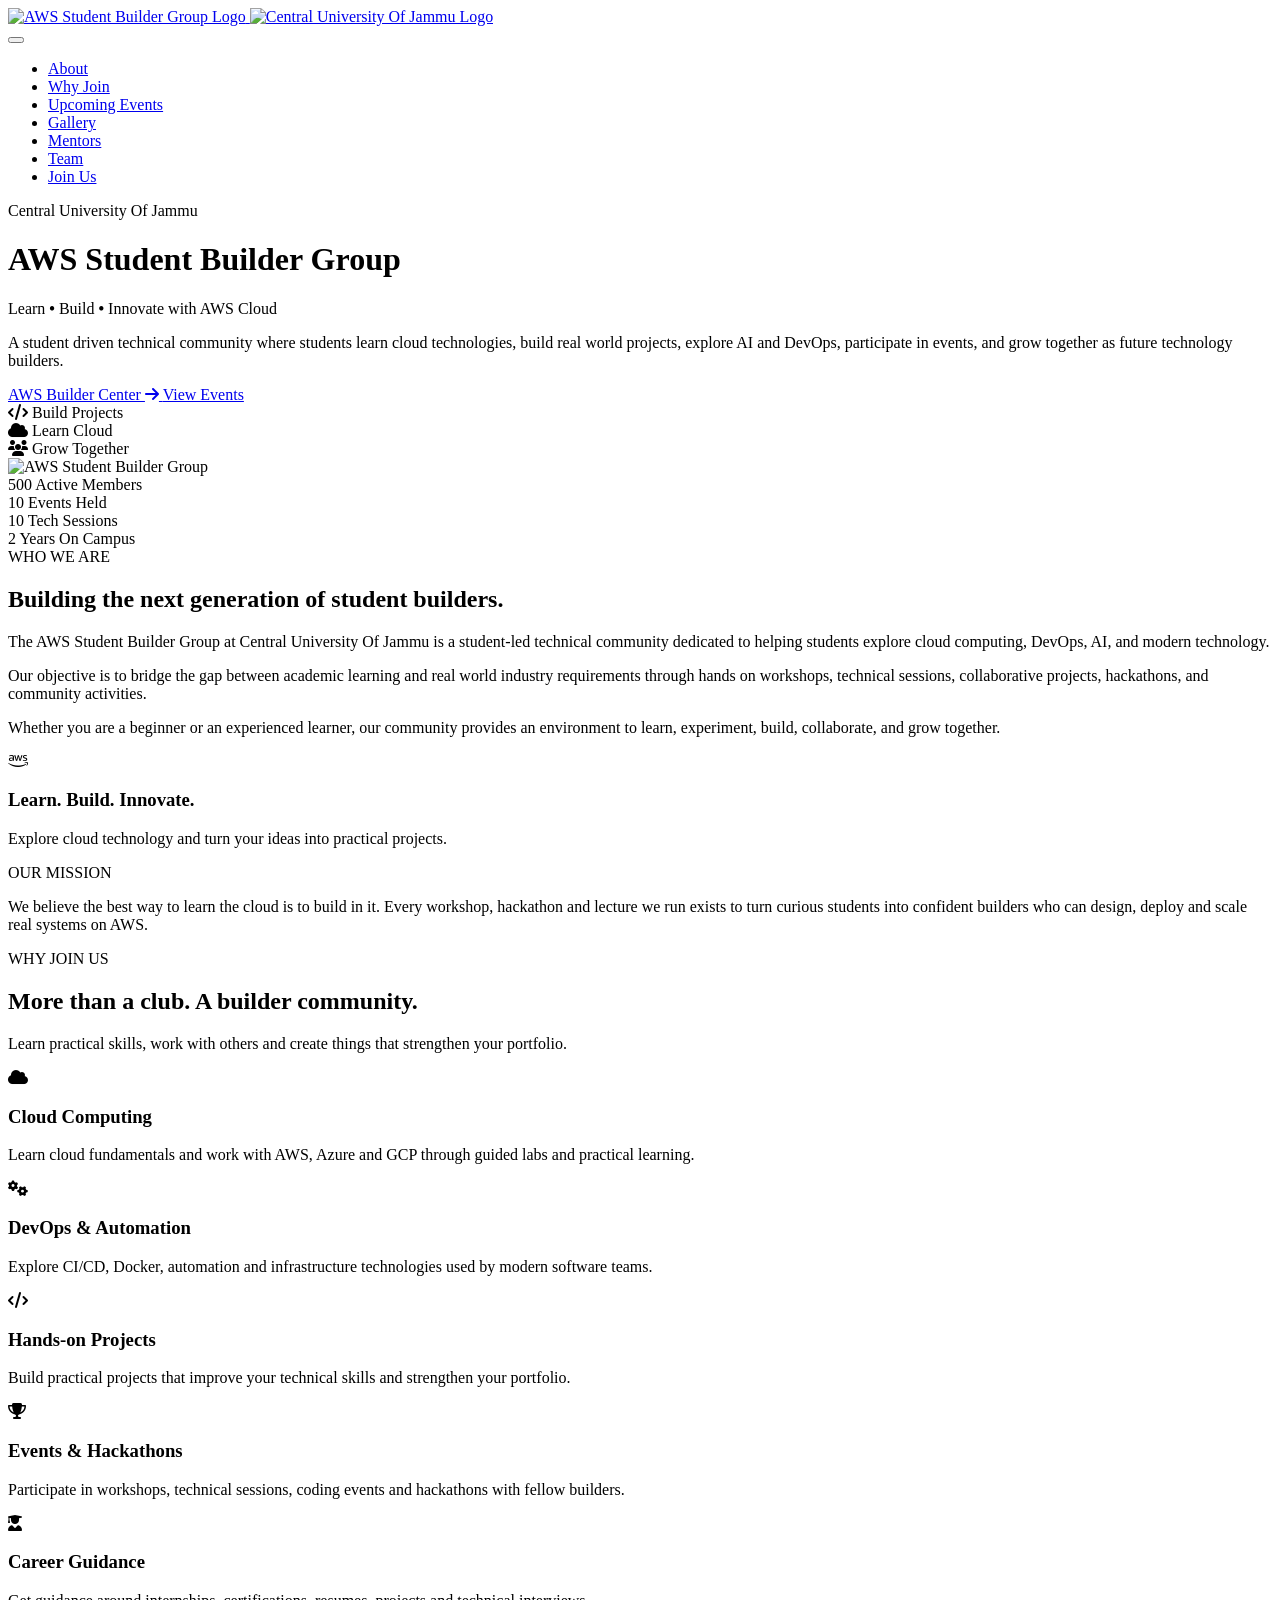
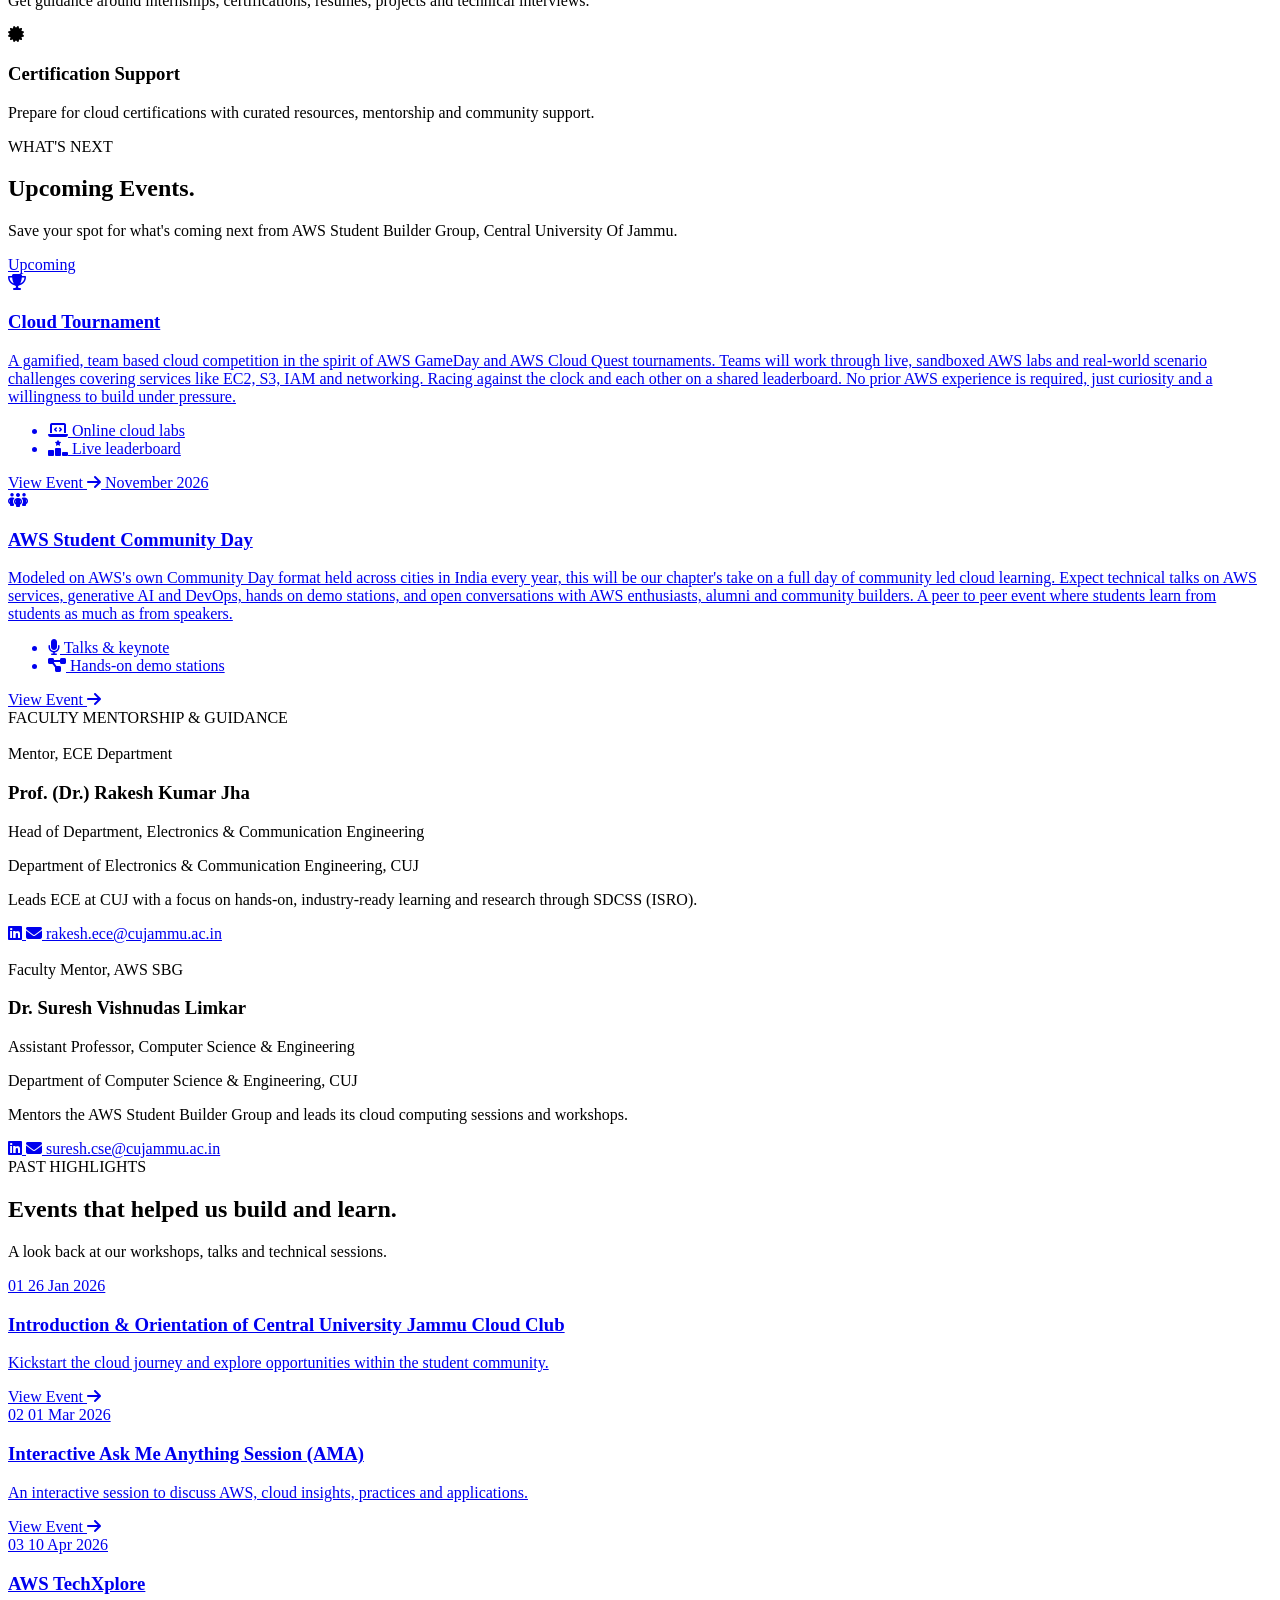
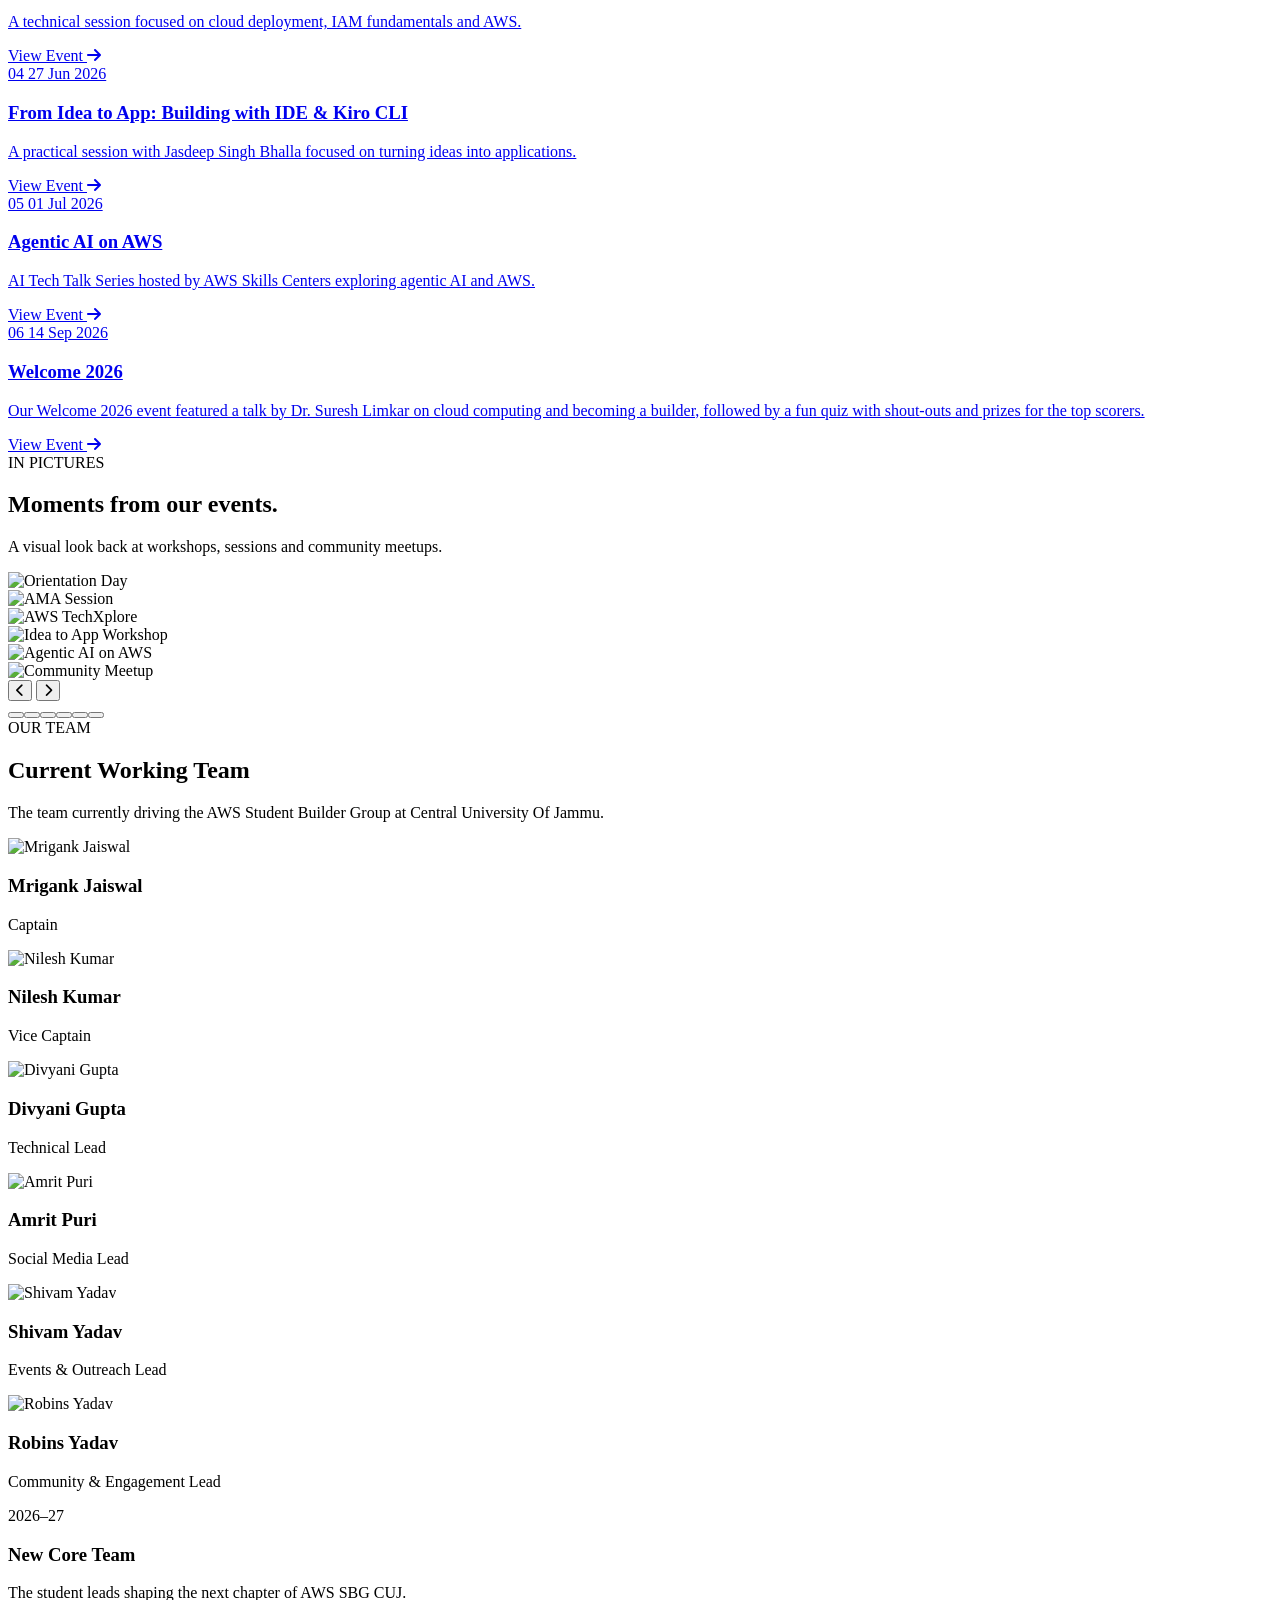
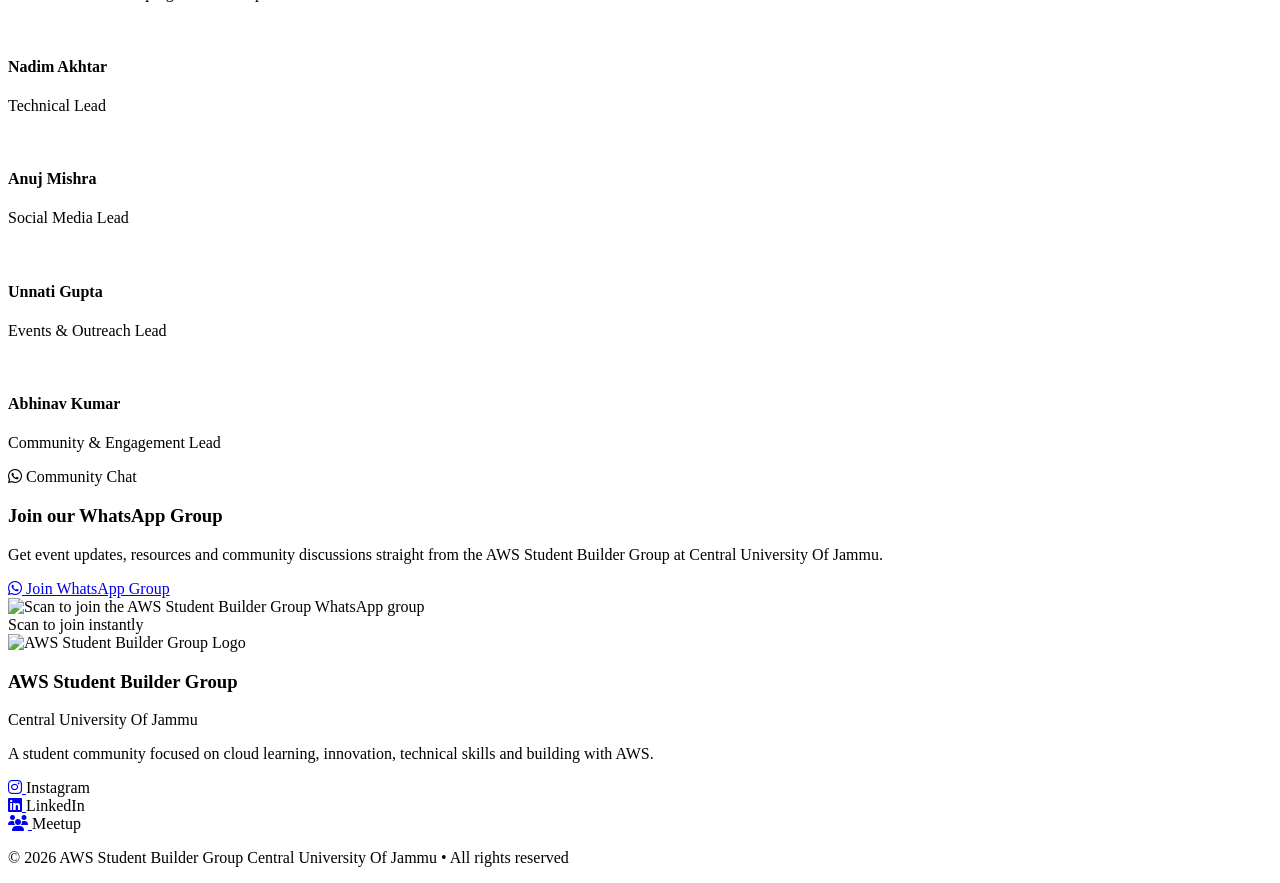
==== index.html @ 8587711b "update Welcome2026 event" ====
<!doctype html>
<html lang="en">
  <head>
    <meta charset="UTF-8" />

    <meta name="viewport" content="width=device-width, initial-scale=1.0" />

    <title>AWS Student Builder Group | Central University Of Jammu</title>

    <!-- Google Font -->

    <link rel="preconnect" href="https://fonts.googleapis.com" />

    <link rel="preconnect" href="https://fonts.gstatic.com" crossorigin />

    <link
      href="https://fonts.googleapis.com/css2?family=Inter:wght@400;500;600;700;800&display=swap"
      rel="stylesheet"
    />

    <!-- Font Awesome -->

    <link
      rel="stylesheet"
      href="https://cdnjs.cloudflare.com/ajax/libs/font-awesome/6.5.1/css/all.min.css"
    />

    <!-- CSS -->

    <link rel="stylesheet" href="style.css" />
  </head>

  <body>
    <!-- Navbar -->

    <nav class="navbar">
      <div class="nav-container">
        <a href="#" class="brand">
          <div class="logo-wrapper">
            <img
              src="assets/cloudclublogo.png"
              alt="AWS Student Builder Group Logo"
              class="nav-logo"
            />

            <img
              src="assets/cujlogo.png"
              alt="Central University Of Jammu Logo"
              class="nav-logo"
            />
          </div>
        </a>

        <!-- Hamburger -->

        <button
          class="hamburger"
          id="hamburger"
          aria-label="Open navigation menu"
          type="button"
        >
          <span></span>
          <span></span>
          <span></span>
        </button>

        <!-- Navigation -->

        <ul class="nav-links" id="navLinks">
          <li>
            <a href="#about">About</a>
          </li>

          <li>
            <a href="#why-join">Why Join</a>
          </li>

          <li>
            <a href="#upcoming-events">Upcoming Events</a>
          </li>

          <li>
            <a href="#gallery">Gallery</a>
          </li>

          <li>
            <a href="#mentors">Mentors</a>
          </li>

          <li>
            <a href="#members">Team</a>
          </li>

          <li>
            <a
              href="https://www.meetup.com/aws-sbg-at-central-university-of-jammu/?utm_medium"
              class="nav-btn"
              target="_blank"
              rel="noopener noreferrer"
            >
              Join Us
            </a>
          </li>
        </ul>
      </div>
    </nav>

    <!-- Hero Section -->

    <header class="hero">
      <div class="hero-background">
        <div class="hero-orb orb-one"></div>
        <div class="hero-orb orb-two"></div>

        <div class="hero-grid"></div>
      </div>

      <div class="hero-container">
        <!-- Left Side -->

        <div class="hero-content">
          <p class="hero-university">Central University Of Jammu</p>

          <h1>
            AWS Student
            <span>Builder Group</span>
          </h1>

          <p class="hero-subtitle">
            Learn
            <b>•</b>
            Build
            <b>•</b>
            Innovate with AWS Cloud
          </p>

          <p class="hero-description">
            A student driven technical community where students learn cloud
            technologies, build real world projects, explore AI and DevOps,
            participate in events, and grow together as future technology
            builders.
          </p>

          <div class="hero-buttons">
            <a
              href="https://bit.ly/3S8YEXM"
              class="btn primary"
              target="_blank"
              rel="noopener noreferrer"
            >
              AWS Builder Center
              <i class="fa-solid fa-arrow-right"></i>
            </a>

            <a href="#upcoming-events" class="btn secondary"> View Events </a>
          </div>

          <div class="hero-mini-info">
            <div>
              <i class="fa-solid fa-code"></i>
              <span>Build Projects</span>
            </div>

            <div>
              <i class="fa-solid fa-cloud"></i>
              <span>Learn Cloud</span>
            </div>

            <div>
              <i class="fa-solid fa-users"></i>
              <span>Grow Together</span>
            </div>
          </div>
        </div>

        <!-- Right Side Logo -->

        <div class="hero-logo-area">
          <img
            src="assets/cloudclublogo.png"
            alt="AWS Student Builder Group"
            class="hero-logo"
          />
        </div>
      </div>
    </header>

    <!-- Stats Bar -->

    <section class="stats-section">
      <div class="section-container stats-container">
        <div class="stat-item">
          <span class="stat-number" data-target="500" data-suffix="+"> 0 </span>

          <span class="stat-label"> Active Members </span>
        </div>

        <div class="stat-divider"></div>

        <div class="stat-item">
          <span class="stat-number" data-target="10" data-suffix="+"> 0 </span>

          <span class="stat-label"> Events Held </span>
        </div>

        <div class="stat-divider"></div>

        <div class="stat-item">
          <span class="stat-number" data-target="10" data-suffix="+"> 0 </span>

          <span class="stat-label"> Tech Sessions </span>
        </div>

        <div class="stat-divider"></div>

        <div class="stat-item">
          <span class="stat-number" data-target="2" data-suffix="+"> 0 </span>

          <span class="stat-label"> Years On Campus </span>
        </div>
      </div>
    </section>

    <!-- About Section -->

    <section id="about" class="section about-section">
      <div class="section-container">
        <div class="section-heading">
          <span class="section-label"> WHO WE ARE </span>

          <h2>
            Building the next generation
            <span>of student builders.</span>
          </h2>
        </div>

        <div class="about-grid">
          <div class="about-text">
            <p>
              The AWS Student Builder Group at Central University Of Jammu is a
              student-led technical community dedicated to helping students
              explore cloud computing, DevOps, AI, and modern technology.
            </p>

            <p>
              Our objective is to bridge the gap between academic learning and
              real world industry requirements through hands on workshops,
              technical sessions, collaborative projects, hackathons, and
              community activities.
            </p>

            <p>
              Whether you are a beginner or an experienced learner, our
              community provides an environment to learn, experiment, build,
              collaborate, and grow together.
            </p>
          </div>

          <div class="about-highlight">
            <div class="highlight-icon">
              <i class="fa-brands fa-aws"></i>
            </div>

            <h3>Learn. Build. Innovate.</h3>

            <p>
              Explore cloud technology and turn your ideas into practical
              projects.
            </p>
          </div>
        </div>
      </div>
    </section>

    <!-- Mission / Scroll Reveal Section -->

    <section id="mission" class="section mission-section">
      <div class="section-container">
        <span class="section-label"> OUR MISSION </span>

        <p class="reveal-text" data-reveal>
          We believe the best way to learn the cloud is to build in it. Every
          workshop, hackathon and lecture we run exists to turn curious students
          into confident builders who can design, deploy and scale real systems
          on AWS.
        </p>
      </div>
    </section>

    <!-- Why Join Section -->

    <section id="why-join" class="section light-section">
      <div class="section-container">
        <div class="section-heading centered">
          <span class="section-label"> WHY JOIN US </span>

          <h2>
            More than a club.
            <span>A builder community.</span>
          </h2>

          <p>
            Learn practical skills, work with others and create things that
            strengthen your portfolio.
          </p>
        </div>

        <div class="feature-grid">
          <div class="feature-card">
            <div class="feature-icon">
              <i class="fa-solid fa-cloud"></i>
            </div>

            <h3>Cloud Computing</h3>

            <p>
              Learn cloud fundamentals and work with AWS, Azure and GCP through
              guided labs and practical learning.
            </p>
          </div>

          <div class="feature-card">
            <div class="feature-icon">
              <i class="fa-solid fa-gears"></i>
            </div>

            <h3>DevOps & Automation</h3>

            <p>
              Explore CI/CD, Docker, automation and infrastructure technologies
              used by modern software teams.
            </p>
          </div>

          <div class="feature-card">
            <div class="feature-icon">
              <i class="fa-solid fa-code"></i>
            </div>

            <h3>Hands-on Projects</h3>

            <p>
              Build practical projects that improve your technical skills and
              strengthen your portfolio.
            </p>
          </div>

          <div class="feature-card">
            <div class="feature-icon">
              <i class="fa-solid fa-trophy"></i>
            </div>

            <h3>Events & Hackathons</h3>

            <p>
              Participate in workshops, technical sessions, coding events and
              hackathons with fellow builders.
            </p>
          </div>

          <div class="feature-card">
            <div class="feature-icon">
              <i class="fa-solid fa-user-graduate"></i>
            </div>

            <h3>Career Guidance</h3>

            <p>
              Get guidance around internships, certifications, resumes, projects
              and technical interviews.
            </p>
          </div>

          <div class="feature-card">
            <div class="feature-icon">
              <i class="fa-solid fa-certificate"></i>
            </div>

            <h3>Certification Support</h3>

            <p>
              Prepare for cloud certifications with curated resources,
              mentorship and community support.
            </p>
          </div>
        </div>
      </div>
    </section>

    <!-- Upcoming Events Section -->

    <section id="upcoming-events" class="section upcoming-section">
      <div class="section-container">
        <div class="section-heading centered">
          <span class="section-label"> WHAT'S NEXT </span>

          <h2>
            Upcoming
            <span>Events.</span>
          </h2>

          <p>
            Save your spot for what's coming next from AWS Student Builder
            Group, Central University Of Jammu.
          </p>
        </div>

        <div class="upcoming-grid">
          <!-- Upcoming Event 1 -->

          <a href="event.html?event=cloud-tournament" class="upcoming-card">
            <span class="upcoming-badge"> Upcoming </span>

            <div class="upcoming-icon">
              <i class="fa-solid fa-trophy"></i>
            </div>

            <h3>Cloud Tournament</h3>

            <p>
              A gamified, team based cloud competition in the spirit of AWS
              GameDay and AWS Cloud Quest tournaments. Teams will work through
              live, sandboxed AWS labs and real-world scenario challenges
              covering services like EC2, S3, IAM and networking. Racing against
              the clock and each other on a shared leaderboard. No prior AWS
              experience is required, just curiosity and a willingness to build
              under pressure.
            </p>

            <ul class="upcoming-meta">
              <li>
                <i class="fa-solid fa-laptop-code"></i>
                Online cloud labs
              </li>
              <li>
                <i class="fa-solid fa-ranking-star"></i>
                Live leaderboard
              </li>
            </ul>

            <span class="event-link">
              View Event
              <i class="fa-solid fa-arrow-right"></i>
            </span>
          </a>

          <!-- Upcoming Event 2 -->

          <a href="event.html?event=community-day" class="upcoming-card">
            <span class="upcoming-badge"> November 2026 </span>

            <div class="upcoming-icon">
              <i class="fa-solid fa-people-group"></i>
            </div>

            <h3>AWS Student Community Day</h3>

            <p>
              Modeled on AWS's own Community Day format held across cities in
              India every year, this will be our chapter's take on a full day of
              community led cloud learning. Expect technical talks on AWS
              services, generative AI and DevOps, hands on demo stations, and
              open conversations with AWS enthusiasts, alumni and community
              builders. A peer to peer event where students learn from students
              as much as from speakers.
            </p>

            <ul class="upcoming-meta">
              <li>
                <i class="fa-solid fa-microphone"></i>
                Talks & keynote
              </li>
              <li>
                <i class="fa-solid fa-diagram-project"></i>
                Hands-on demo stations
              </li>
            </ul>

            <span class="event-link">
              View Event
              <i class="fa-solid fa-arrow-right"></i>
            </span>
          </a>
        </div>
      </div>
    </section>

    <!-- Mentors Section -->

    <section id="mentors" class="section mentor-section">
      <div class="section-container">
        <span class="section-label mentor-kicker">
          FACULTY MENTORSHIP &amp; GUIDANCE
        </span>

        <div class="mentor-grid">
          <!-- Mentor 1 -->

          <div class="mentor-card">
            <div class="mentor-photo">
              <img src="assets/mentors/rakesh-kumar-jha.png" alt="" />
            </div>

            <div class="mentor-info">
              <span class="mentor-badge"> Mentor, ECE Department </span>

              <h3>Prof. (Dr.) Rakesh Kumar Jha</h3>

              <p class="mentor-title">
                Head of Department, Electronics &amp; Communication Engineering
              </p>

              <p class="mentor-dept">
                Department of Electronics &amp; Communication Engineering, CUJ
              </p>

              <p class="mentor-about">
                Leads ECE at CUJ with a focus on hands-on, industry-ready
                learning and research through SDCSS (ISRO).
              </p>

              <div class="mentor-contact">
                <a
                  href="https://www.linkedin.com/in/prof-rakesh-kumar-jha-42522222/"
                  aria-label="LinkedIn"
                >
                  <i class="fab fa-linkedin"></i>
                </a>

                <a href="mailto:rakesh.ece@cujammu.ac.in" aria-label="Email">
                  <i class="fa-solid fa-envelope"></i>
                  rakesh.ece@cujammu.ac.in
                </a>
              </div>
            </div>
          </div>

          <!-- Mentor 2 -->

          <div class="mentor-card">
            <div class="mentor-photo">
              <img src="assets/mentors/suresh-limkar.png" alt="" />
            </div>

            <div class="mentor-info">
              <span class="mentor-badge"> Faculty Mentor, AWS SBG </span>

              <h3>Dr. Suresh Vishnudas Limkar</h3>

              <p class="mentor-title">
                Assistant Professor, Computer Science &amp; Engineering
              </p>

              <p class="mentor-dept">
                Department of Computer Science &amp; Engineering, CUJ
              </p>

              <p class="mentor-about">
                Mentors the AWS Student Builder Group and leads its cloud
                computing sessions and workshops.
              </p>

              <div class="mentor-contact">
                <a
                  href="https://www.linkedin.com/in/suresh-limkar-7b8b7322a/"
                  aria-label="LinkedIn"
                >
                  <i class="fab fa-linkedin"></i>
                </a>

                <a href="mailto:suresh.cse@cujammu.ac.in" aria-label="Email">
                  <i class="fa-solid fa-envelope"></i>
                  suresh.cse@cujammu.ac.in
                </a>
              </div>
            </div>
          </div>
        </div>
      </div>
    </section>

    <!-- Past Events / Highlights Section -->

    <section id="past-events" class="section events-section">
      <div class="section-container">
        <div class="section-heading centered">
          <span class="section-label"> PAST HIGHLIGHTS </span>

          <h2>
            Events that helped us
            <span>build and learn.</span>
          </h2>

          <p>A look back at our workshops, talks and technical sessions.</p>
        </div>

        <div class="events-grid">
          <!-- Event 1 -->

          <a href="event.html?event=orientation" class="event-card">
            <div class="event-card-top">
              <span class="event-number"> 01 </span>

              <span class="event-date"> 26 Jan 2026 </span>
            </div>

            <h3>
              Introduction & Orientation of Central University Jammu Cloud Club
            </h3>

            <p>
              Kickstart the cloud journey and explore opportunities within the
              student community.
            </p>

            <span class="event-link">
              View Event
              <i class="fa-solid fa-arrow-right"></i>
            </span>
          </a>

          <!-- Event 2 -->

          <a href="event.html?event=ama" class="event-card">
            <div class="event-card-top">
              <span class="event-number"> 02 </span>

              <span class="event-date"> 01 Mar 2026 </span>
            </div>

            <h3>Interactive Ask Me Anything Session (AMA)</h3>

            <p>
              An interactive session to discuss AWS, cloud insights, practices
              and applications.
            </p>

            <span class="event-link">
              View Event
              <i class="fa-solid fa-arrow-right"></i>
            </span>
          </a>

          <!-- Event 3 -->

          <a href="event.html?event=techxplore" class="event-card">
            <div class="event-card-top">
              <span class="event-number"> 03 </span>

              <span class="event-date"> 10 Apr 2026 </span>
            </div>

            <h3>AWS TechXplore</h3>

            <p>
              A technical session focused on cloud deployment, IAM fundamentals
              and AWS.
            </p>

            <span class="event-link">
              View Event
              <i class="fa-solid fa-arrow-right"></i>
            </span>
          </a>

          <!-- Event 4 -->

          <a href="event.html?event=kiro" class="event-card">
            <div class="event-card-top">
              <span class="event-number"> 04 </span>

              <span class="event-date"> 27 Jun 2026 </span>
            </div>

            <h3>From Idea to App: Building with IDE & Kiro CLI</h3>

            <p>
              A practical session with Jasdeep Singh Bhalla focused on turning
              ideas into applications.
            </p>

            <span class="event-link">
              View Event
              <i class="fa-solid fa-arrow-right"></i>
            </span>
          </a>

          <!-- Event 5 -->

          <a href="event.html?event=agentic-ai" class="event-card">
            <div class="event-card-top">
              <span class="event-number"> 05 </span>

              <span class="event-date"> 01 Jul 2026 </span>
            </div>

            <h3>Agentic AI on AWS</h3>

            <p>
              AI Tech Talk Series hosted by AWS Skills Centers exploring agentic
              AI and AWS.
            </p>

            <span class="event-link">
              View Event
              <i class="fa-solid fa-arrow-right"></i>
            </span>
          </a>

          <!-- Event 6 -->

          <a href="event.html?event=welcome-2026" class="event-card">

            <div class="event-card-top">
              <span class="event-number"> 06 </span>

              <span class="event-date"> 14 Sep 2026 </span>
            </div>

            <h3>Welcome 2026</h3>

            <p>
              Our Welcome 2026 event featured a talk by Dr. Suresh Limkar on
              cloud computing and becoming a builder, followed by a fun quiz
              with shout-outs and prizes for the top scorers.
            </p>

            <span class="event-link">
              View Event
              <i class="fa-solid fa-arrow-right"></i>
            </span>
          </a>

        </div>
      </div>
    </section>

    <!-- Event Gallery -->

    <section id="gallery" class="section light-section gallery-section">
      <div class="section-container">
        <div class="section-heading centered">
          <span class="section-label"> IN PICTURES </span>

          <h2>
            Moments from our
            <span>events.</span>
          </h2>

          <p>
            A visual look back at workshops, sessions and community meetups.
          </p>
        </div>

        <div class="slider" id="gallerySlider">
          <div class="slider-track" id="sliderTrack">
            <div class="slide">
              <img src="assets/events/event-1.png" alt="Orientation Day" />
            </div>

            <div class="slide">
              <img src="assets/events/event-2.png" alt="AMA Session" />
            </div>

            <div class="slide">
              <img src="assets/events/event-3.png" alt="AWS TechXplore" />
            </div>

            <div class="slide">
              <img src="assets/events/event-4.png" alt="Idea to App Workshop" />
            </div>

            <div class="slide">
              <img src="assets/events/event-5.png" alt="Agentic AI on AWS" />
            </div>

            <div class="slide">
              <img src="assets/events/event-6.png" alt="Community Meetup" />
            </div>
          </div>

          <button
            class="slider-arrow prev"
            id="sliderPrev"
            aria-label="Previous photo"
          >
            <i class="fa-solid fa-chevron-left"></i>
          </button>

          <button
            class="slider-arrow next"
            id="sliderNext"
            aria-label="Next photo"
          >
            <i class="fa-solid fa-chevron-right"></i>
          </button>

          <div class="slider-dots" id="sliderDots"></div>
        </div>
      </div>
    </section>

    <!-- Current Core Team -->

    <section id="members" class="section light-section">
      <div class="section-container">
        <div class="section-heading centered">
          <span class="section-label"> OUR TEAM </span>

          <h2>Current Working Team</h2>

          <p>
            The team currently driving the AWS Student Builder Group at Central
            University Of Jammu.
          </p>
        </div>

        <div class="team-grid">
          <!-- Mrigank -->

          <div class="team-card">
            <div class="team-photo">
              <img src="assets/team/mrigank.jpg" alt="Mrigank Jaiswal" />
            </div>

            <h3>Mrigank Jaiswal</h3>

            <p>Captain</p>
          </div>

          <!-- Nilesh -->

          <div class="team-card">
            <div class="team-photo">
              <img src="assets/team/nilesh.jpg" alt="Nilesh Kumar" />
            </div>

            <h3>Nilesh Kumar</h3>

            <p>Vice Captain</p>
          </div>

          <!-- Divyani -->

          <div class="team-card">
            <div class="team-photo">
              <img src="assets/team/divyani.jpg" alt="Divyani Gupta" />
            </div>

            <h3>Divyani Gupta</h3>

            <p>Technical Lead</p>
          </div>

          <!-- Amrit -->

          <div class="team-card">
            <div class="team-photo">
              <img src="assets/team/amrit.jpg" alt="Amrit Puri" />
            </div>

            <h3>Amrit Puri</h3>

            <p>Social Media Lead</p>
          </div>

          <!-- Shivam -->

          <div class="team-card">
            <div class="team-photo">
              <img src="assets/team/shivam.jpg" alt="Shivam Yadav" />
            </div>

            <h3>Shivam Yadav</h3>

            <p>Events & Outreach Lead</p>
          </div>

          <!-- Robins -->

          <div class="team-card">
            <div class="team-photo">
              <img src="assets/team/robins.jpg" alt="Robins Yadav" />
            </div>

            <h3>Robins Yadav</h3>

            <p>Community & Engagement Lead</p>
          </div>
        </div>

        <!-- New Core Team -->

        <div class="new-core-team">
          <div class="new-core-team-heading">
            <span class="section-label"> 2026–27 </span>

            <h3>New Core Team</h3>

            <p>The student leads shaping the next chapter of AWS SBG CUJ.</p>
          </div>

          <div class="new-core-team-grid">
            <!-- Nadim -->

            <div class="new-core-team-card">
              <div class="new-core-photo">
                <img src="assets/team/nadim.png" alt="" />
              </div>

              <h4>Nadim Akhtar</h4>

              <p>Technical Lead</p>
            </div>

            <!-- Anuj -->

            <div class="new-core-team-card">
              <div class="new-core-photo">
                <img src="assets/team/anuj.png" alt="" />
              </div>

              <h4>Anuj Mishra</h4>

              <p>Social Media Lead</p>
            </div>

            <!-- Unnati -->

            <div class="new-core-team-card">
              <div class="new-core-photo">
                <img src="assets/team/unnati.png" alt="" />
              </div>

              <h4>Unnati Gupta</h4>

              <p>Events & Outreach Lead</p>
            </div>

            <!-- Abhinav -->

            <div class="new-core-team-card">
              <div class="new-core-photo">
                <img src="assets/team/abhinav.png" alt="" />
              </div>

              <h4>Abhinav Kumar</h4>

              <p>Community & Engagement Lead</p>
            </div>
          </div>
        </div>
      </div>
    </section>

    <!-- WhatsApp Community -->

    <section class="whatsapp-section">
      <div class="whatsapp-card">
        <div class="whatsapp-info">
          <span class="whatsapp-kicker">
            <i class="fa-brands fa-whatsapp"></i>
            Community Chat
          </span>

          <h3 class="whatsapp-heading">Join our WhatsApp Group</h3>

          <p class="whatsapp-text">
            Get event updates, resources and community discussions straight from
            the AWS Student Builder Group at Central University Of Jammu.
          </p>

          <a
            href="https://chat.whatsapp.com/Jc0kMEkO30XHVKgD3YGAwX?s=sh&p=a&mlu=4&ilr=4"
            class="whatsapp-btn"
            target="_blank"
            rel="noopener noreferrer"
          >
            <i class="fa-brands fa-whatsapp"></i>
            Join WhatsApp Group
          </a>
        </div>

        <div class="whatsapp-divider"></div>

        <div class="whatsapp-qr-block">
          <div class="whatsapp-qr-frame">
            <img
              src="assets/whatsapp-qr.png"
              alt="Scan to join the AWS Student Builder Group WhatsApp group"
            />
          </div>

          <span class="whatsapp-qr-label"> Scan to join instantly </span>
        </div>
      </div>
    </section>

    <!-- Footer -->

    <footer class="footer">
      <div class="footer-content">
        <div class="footer-brand">
          <img
            src="assets/cloudclublogo.png"
            alt="AWS Student Builder Group Logo"
          />

          <div>
            <h3>AWS Student Builder Group</h3>

            <p>Central University Of Jammu</p>
          </div>
        </div>

        <p class="footer-description">
          A student community focused on cloud learning, innovation, technical
          skills and building with AWS.
        </p>

        <div class="social-links">
          <!-- Instagram -->

          <div class="social-wrapper">
            <a
              href="https://www.instagram.com/aws.cujammu"
              target="_blank"
              rel="noopener noreferrer"
              class="social-icon instagram"
              aria-label="Instagram"
            >
              <i class="fab fa-instagram"></i>
            </a>

            <span class="social-label"> Instagram </span>
          </div>

          <!-- LinkedIn -->

          <div class="social-wrapper">
            <a
              href="https://www.linkedin.com/company/aws-cloud-club-central-university-of-jammu/"
              target="_blank"
              rel="noopener noreferrer"
              class="social-icon linkedin"
              aria-label="LinkedIn"
            >
              <i class="fab fa-linkedin"></i>
            </a>

            <span class="social-label"> LinkedIn </span>
          </div>

          <!-- Meetup -->

          <div class="social-wrapper">
            <a
              href="https://www.meetup.com/aws-cloud-club-at-central-university-of-jammu/members/?op=all"
              target="_blank"
              rel="noopener noreferrer"
              class="social-icon meetup"
              aria-label="Meetup"
            >
              <i class="fa-solid fa-users"></i>
            </a>

            <span class="social-label"> Meetup </span>
          </div>
        </div>

        <div class="footer-line"></div>

        <p class="footer-note">
          © 2026 AWS Student Builder Group Central University Of Jammu • All
          rights reserved
        </p>
      </div>
    </footer>

    <!-- JavaScript -->

    <script src="script.js"></script>
  </body>
</html>
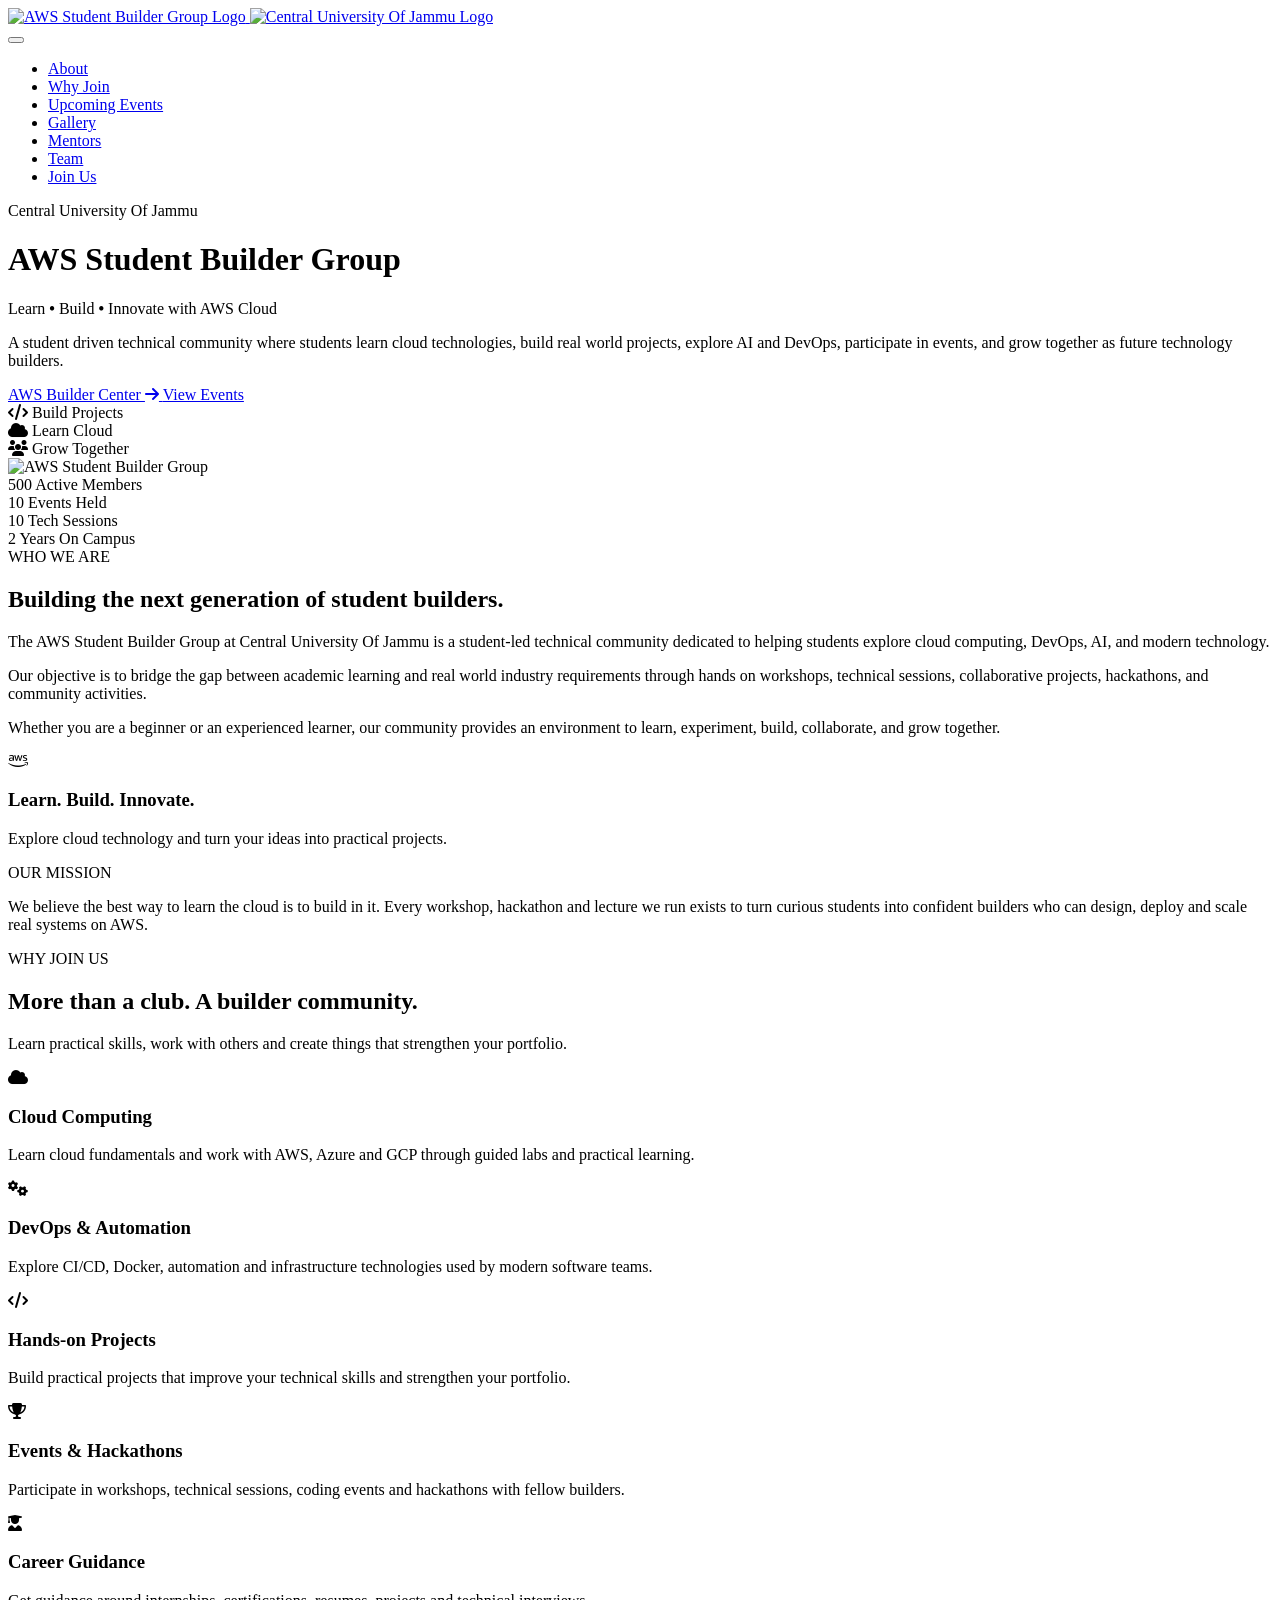
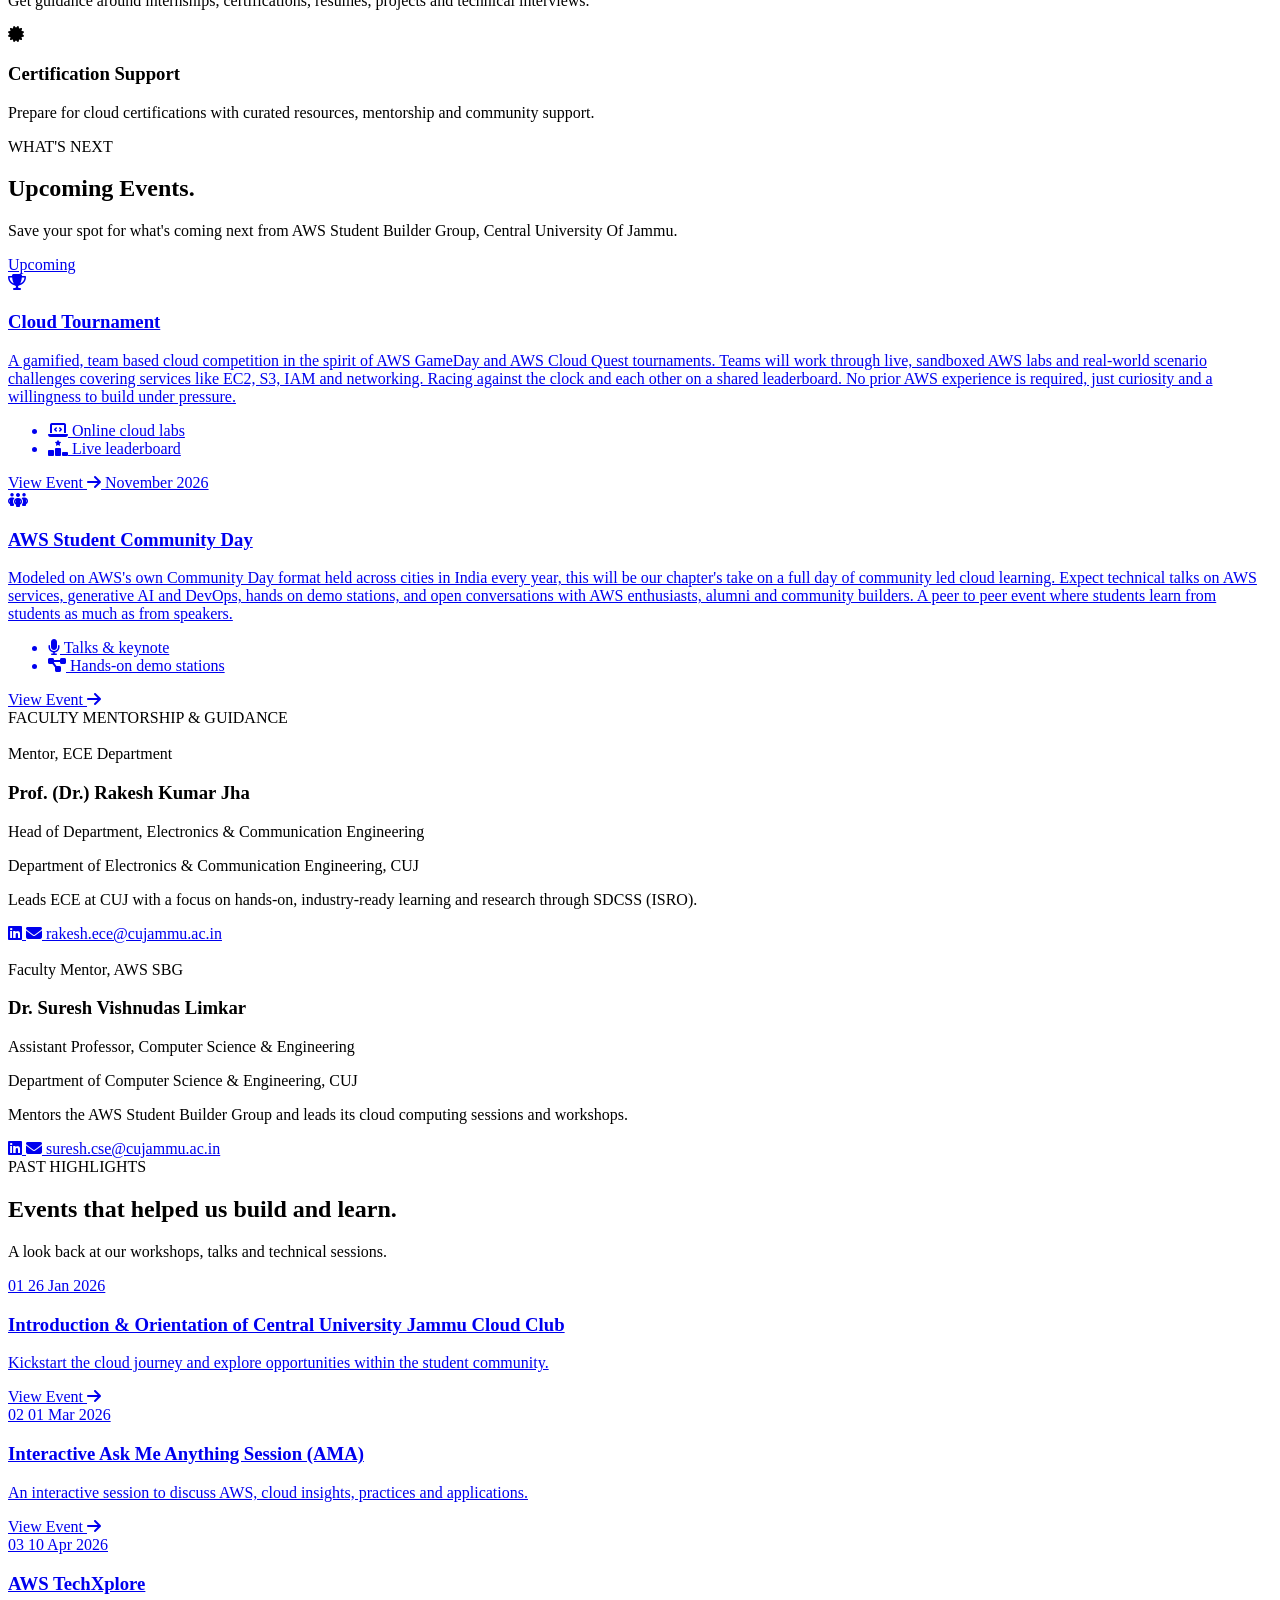
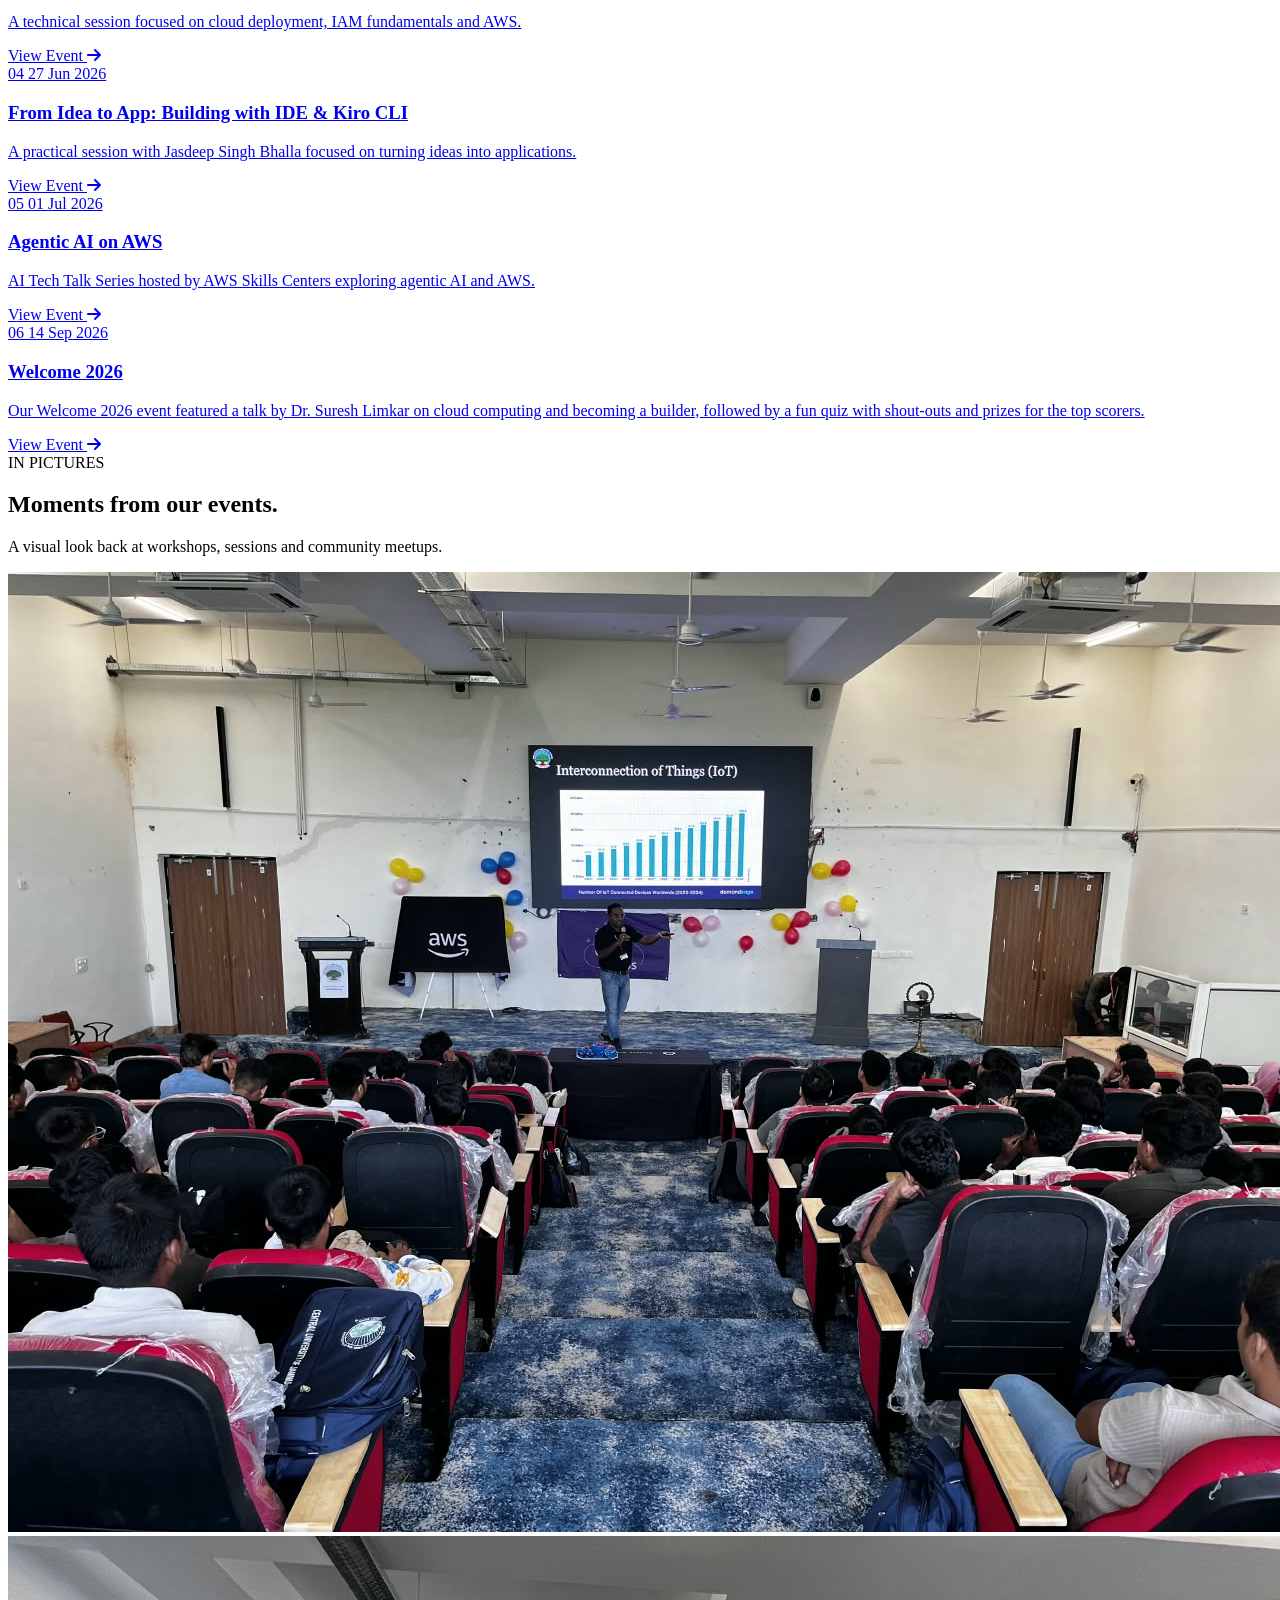
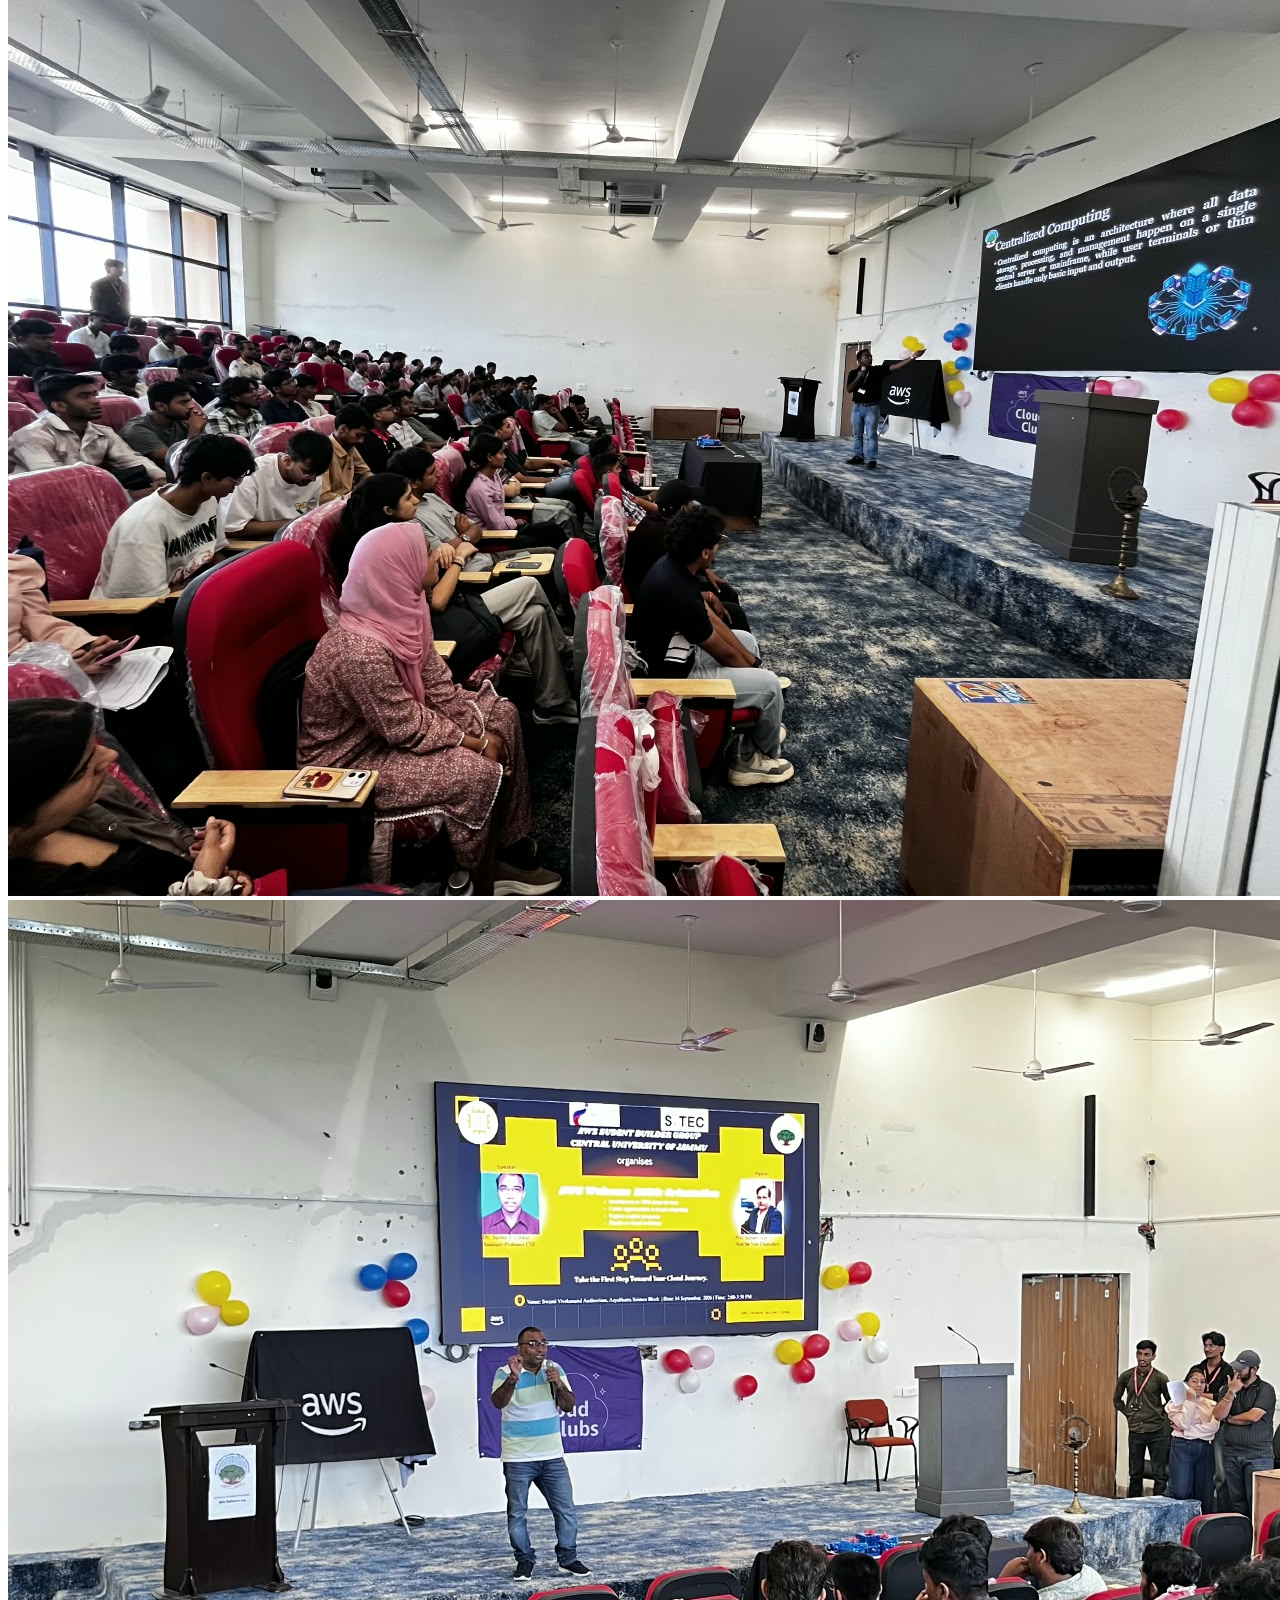
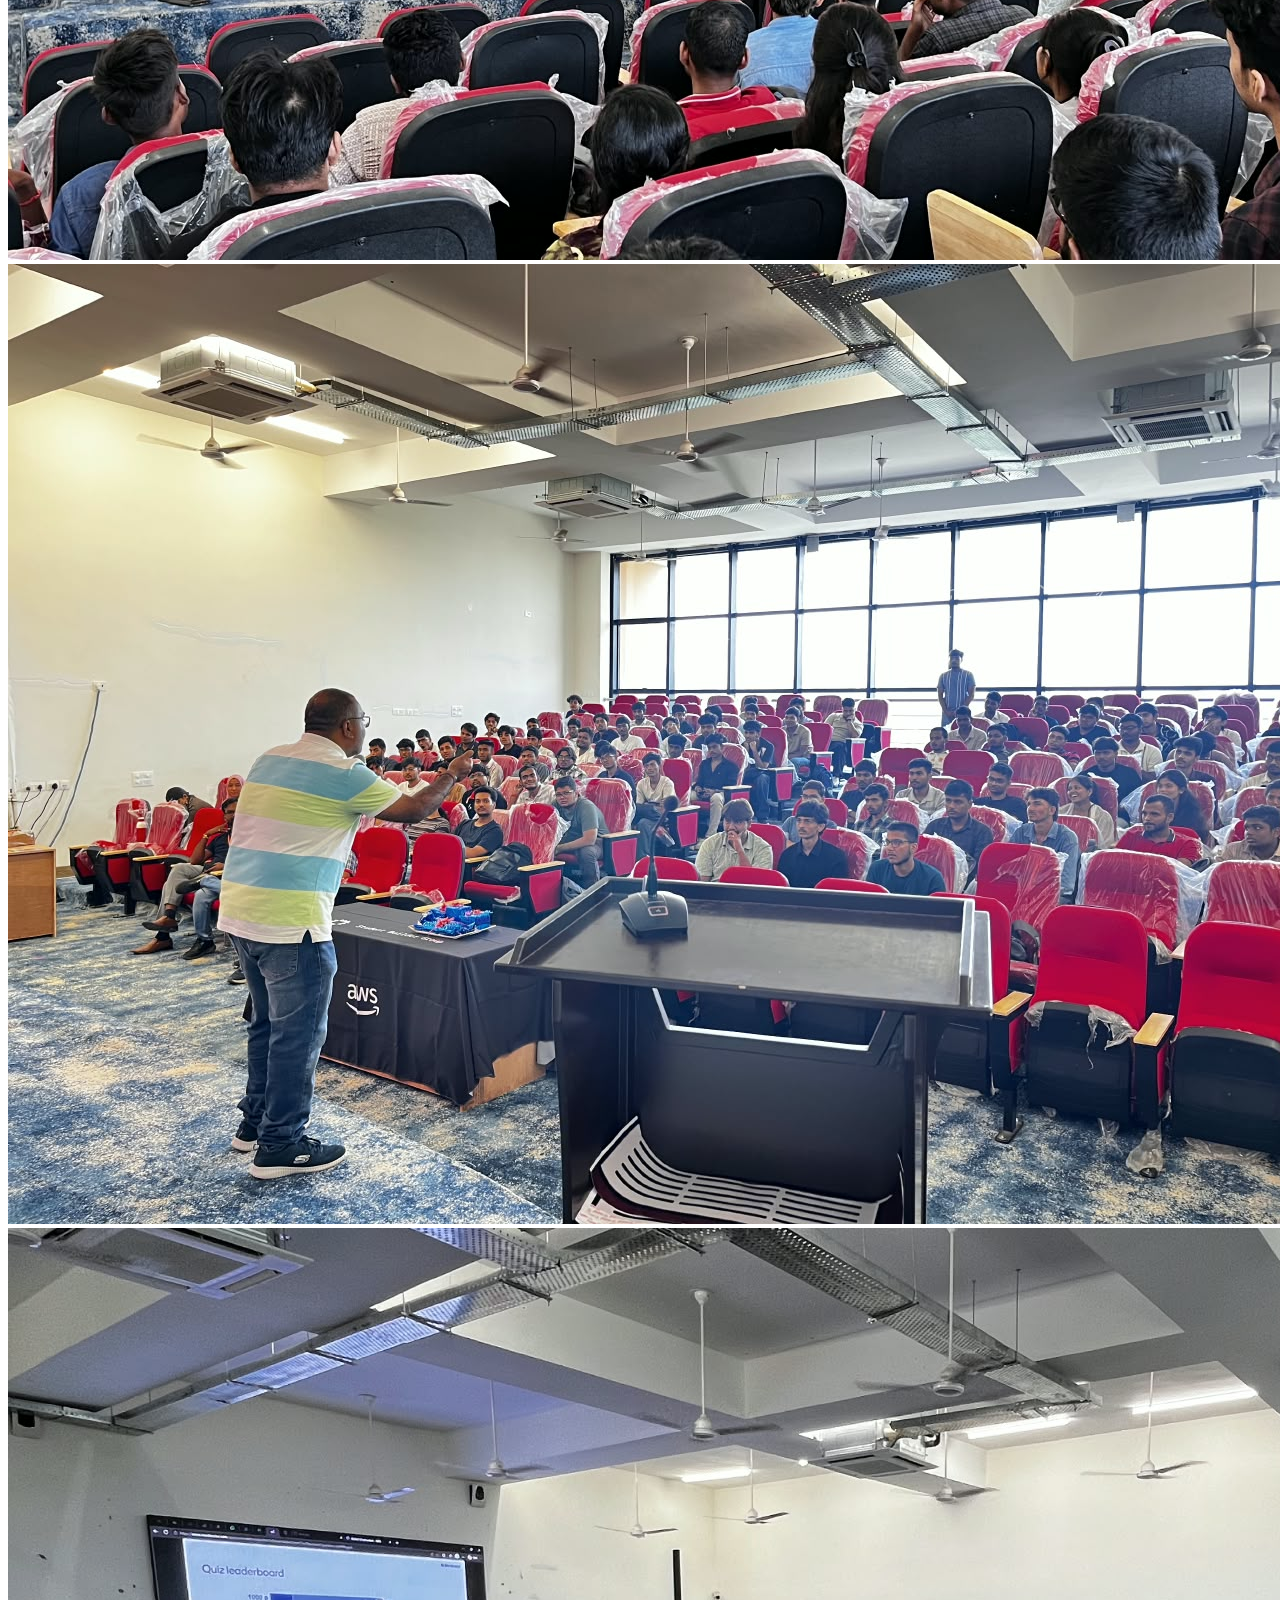
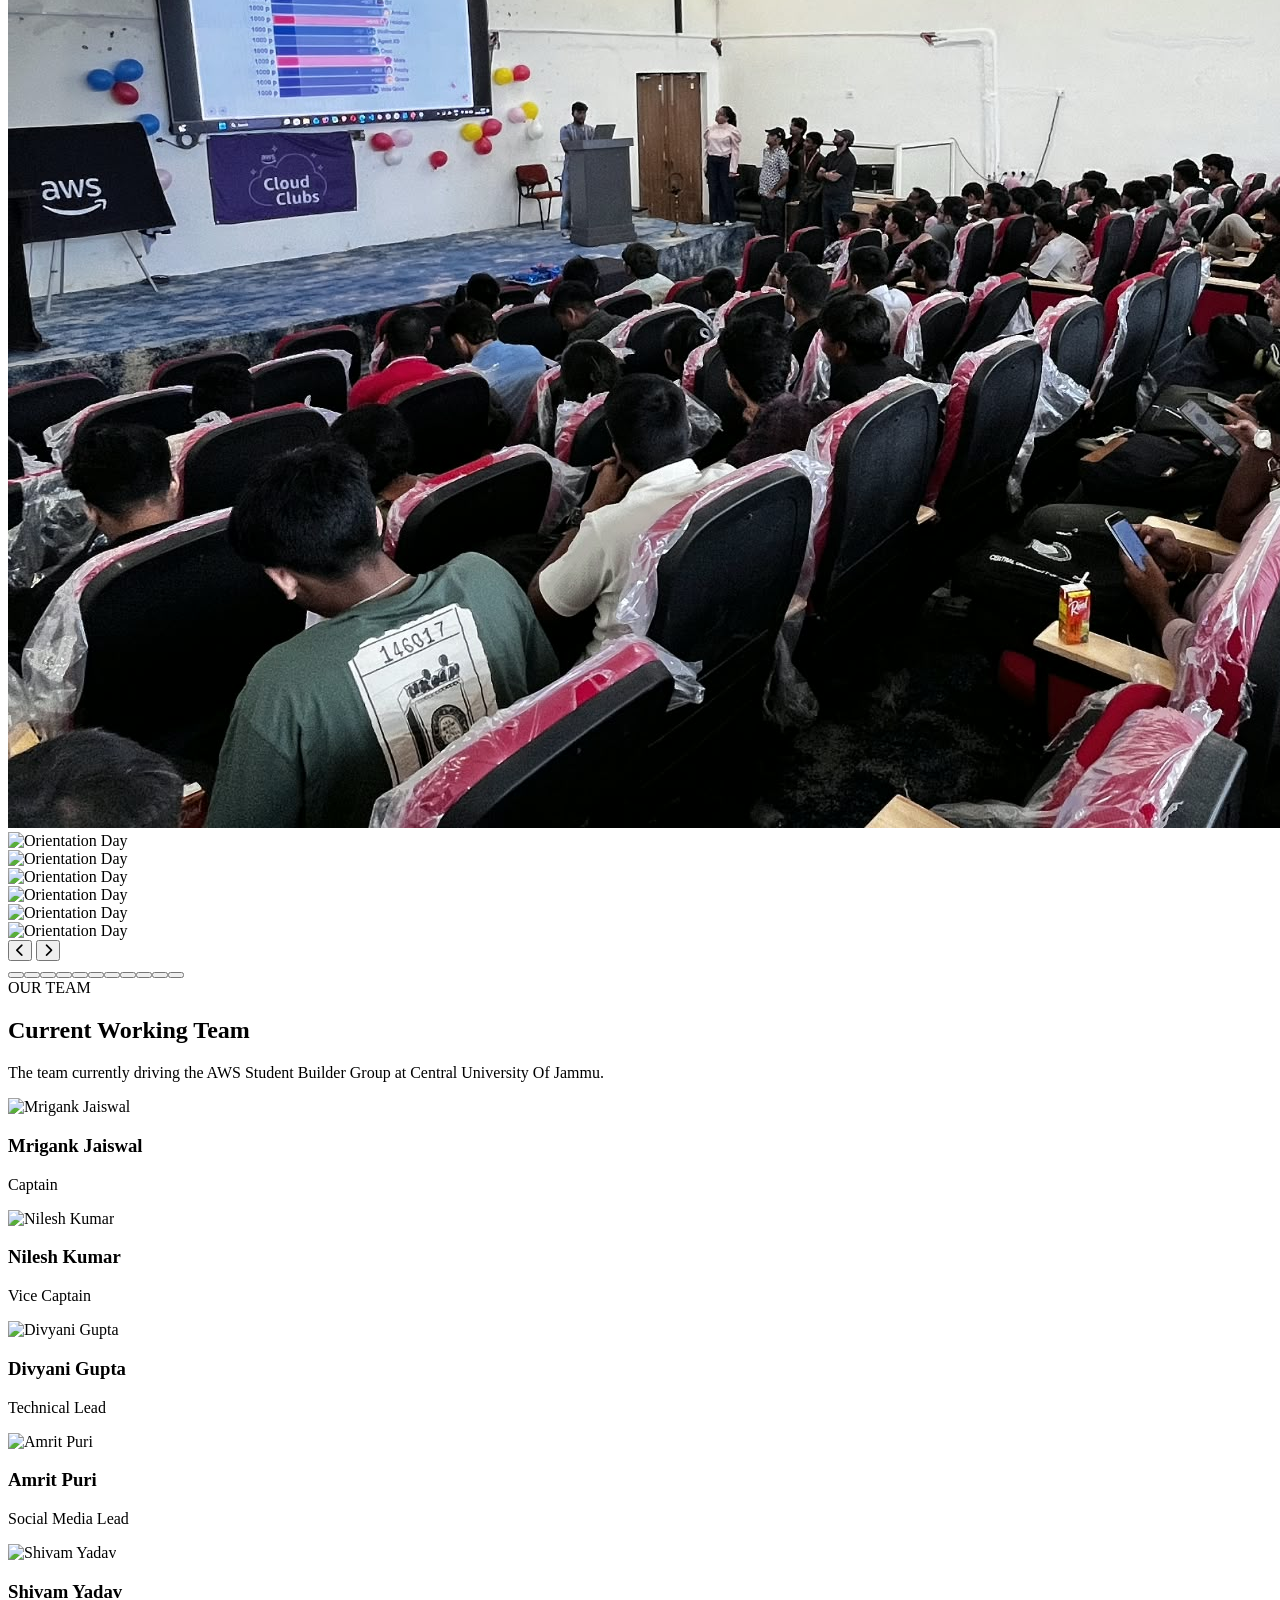
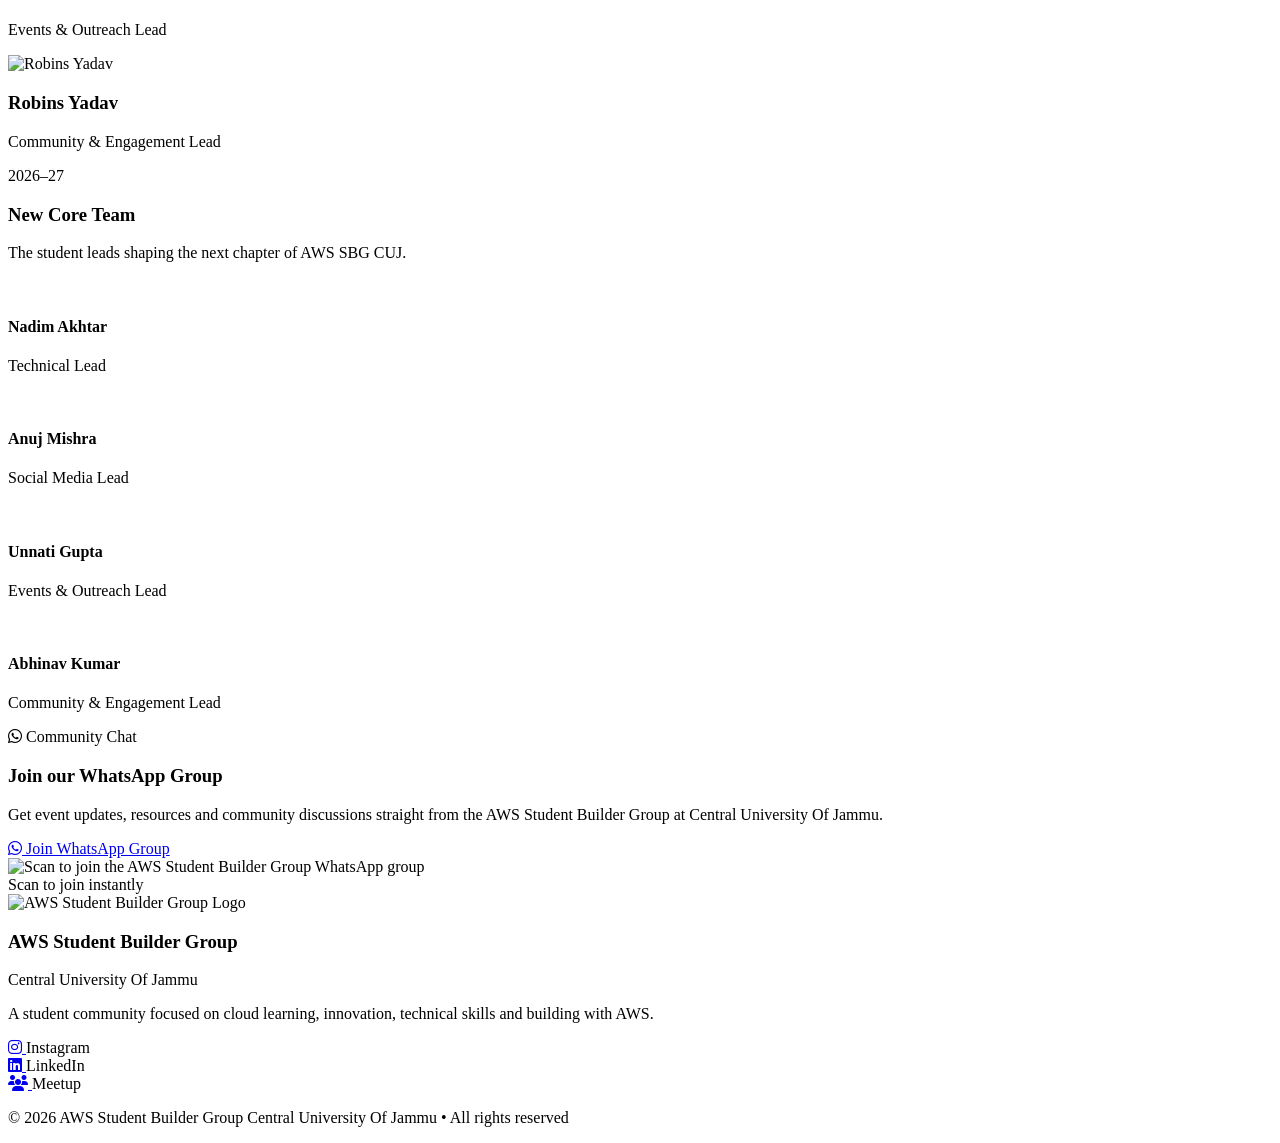
==== commit 23b8e9e2: "Update AWS Welcome 2026 Event" ====
--- a/index.html
+++ b/index.html
@@ -754,29 +754,51 @@
 
         <div class="slider" id="gallerySlider">
           <div class="slider-track" id="sliderTrack">
+
+               <div class="slide">
+              <img src="assets/events/event_2.1.jpeg" alt="AWS Welcome Session" />
+            </div>
+
+            <div class="slide">
+              <img src="assets/events/event_2.2.jpeg" alt="AWS Welcome Session" />
+            </div>
+
+            <div class="slide">
+              <img src="assets/events/event_2.3.jpeg" alt="AWS Welcome Session" />
+            </div>
+
+            <div class="slide">
+              <img src="assets/events/event_2.4.jpeg" alt="AWS Welcome Session" />
+            </div>
+
+            <div class="slide">
+              <img src="assets/events/event_2.5.jpeg" alt="AWS Welcome Session" />
+            </div>
+            
             <div class="slide">
               <img src="assets/events/event-1.png" alt="Orientation Day" />
             </div>
 
             <div class="slide">
-              <img src="assets/events/event-2.png" alt="AMA Session" />
+              <img src="assets/events/event-2.png" alt="Orientation Day" />
             </div>
 
             <div class="slide">
-              <img src="assets/events/event-3.png" alt="AWS TechXplore" />
+              <img src="assets/events/event-3.png" alt="Orientation Day" />
             </div>
 
             <div class="slide">
-              <img src="assets/events/event-4.png" alt="Idea to App Workshop" />
+              <img src="assets/events/event-4.png" alt="Orientation Day" />
             </div>
 
             <div class="slide">
-              <img src="assets/events/event-5.png" alt="Agentic AI on AWS" />
+              <img src="assets/events/event-5.png" alt="Orientation Day" />
             </div>
 
             <div class="slide">
-              <img src="assets/events/event-6.png" alt="Community Meetup" />
-            </div>
+              <img src="assets/events/event-6.png" alt="Orientation Day" />
+            </div>
+         
           </div>
 
           <button
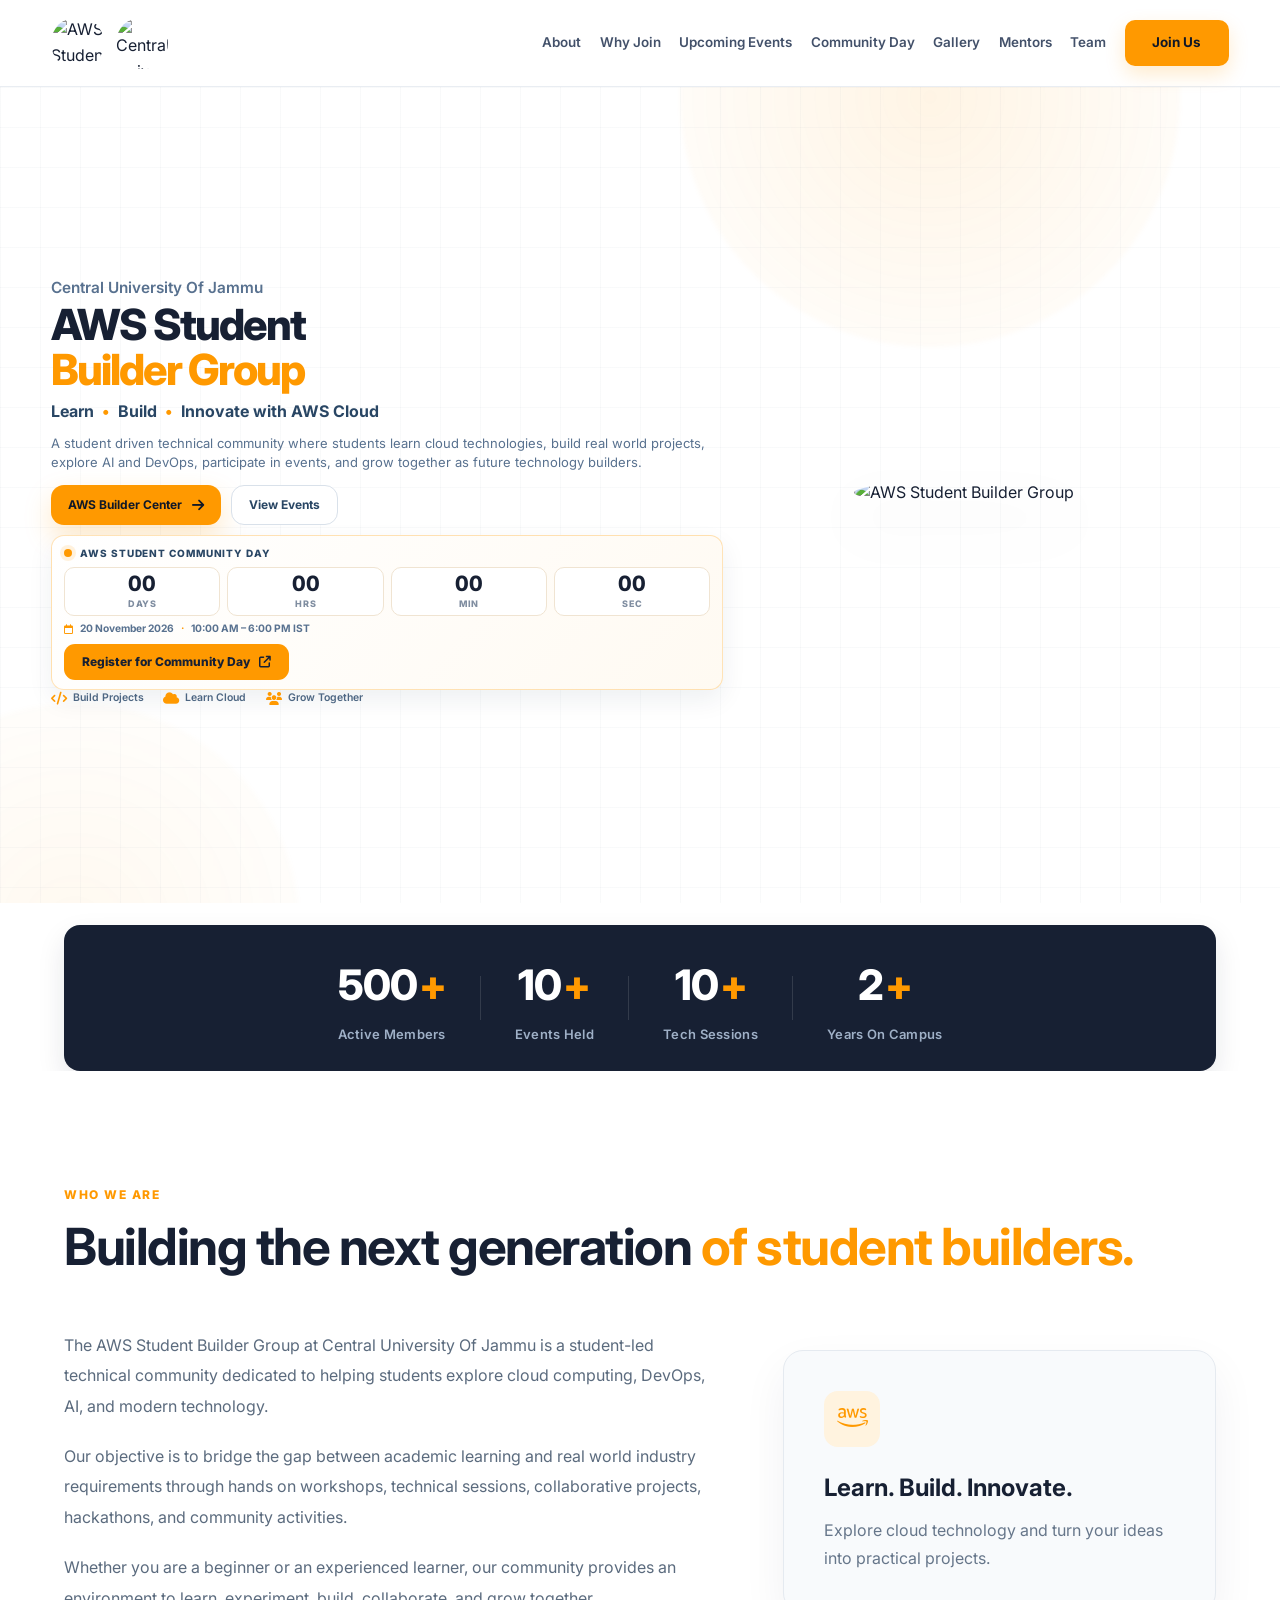
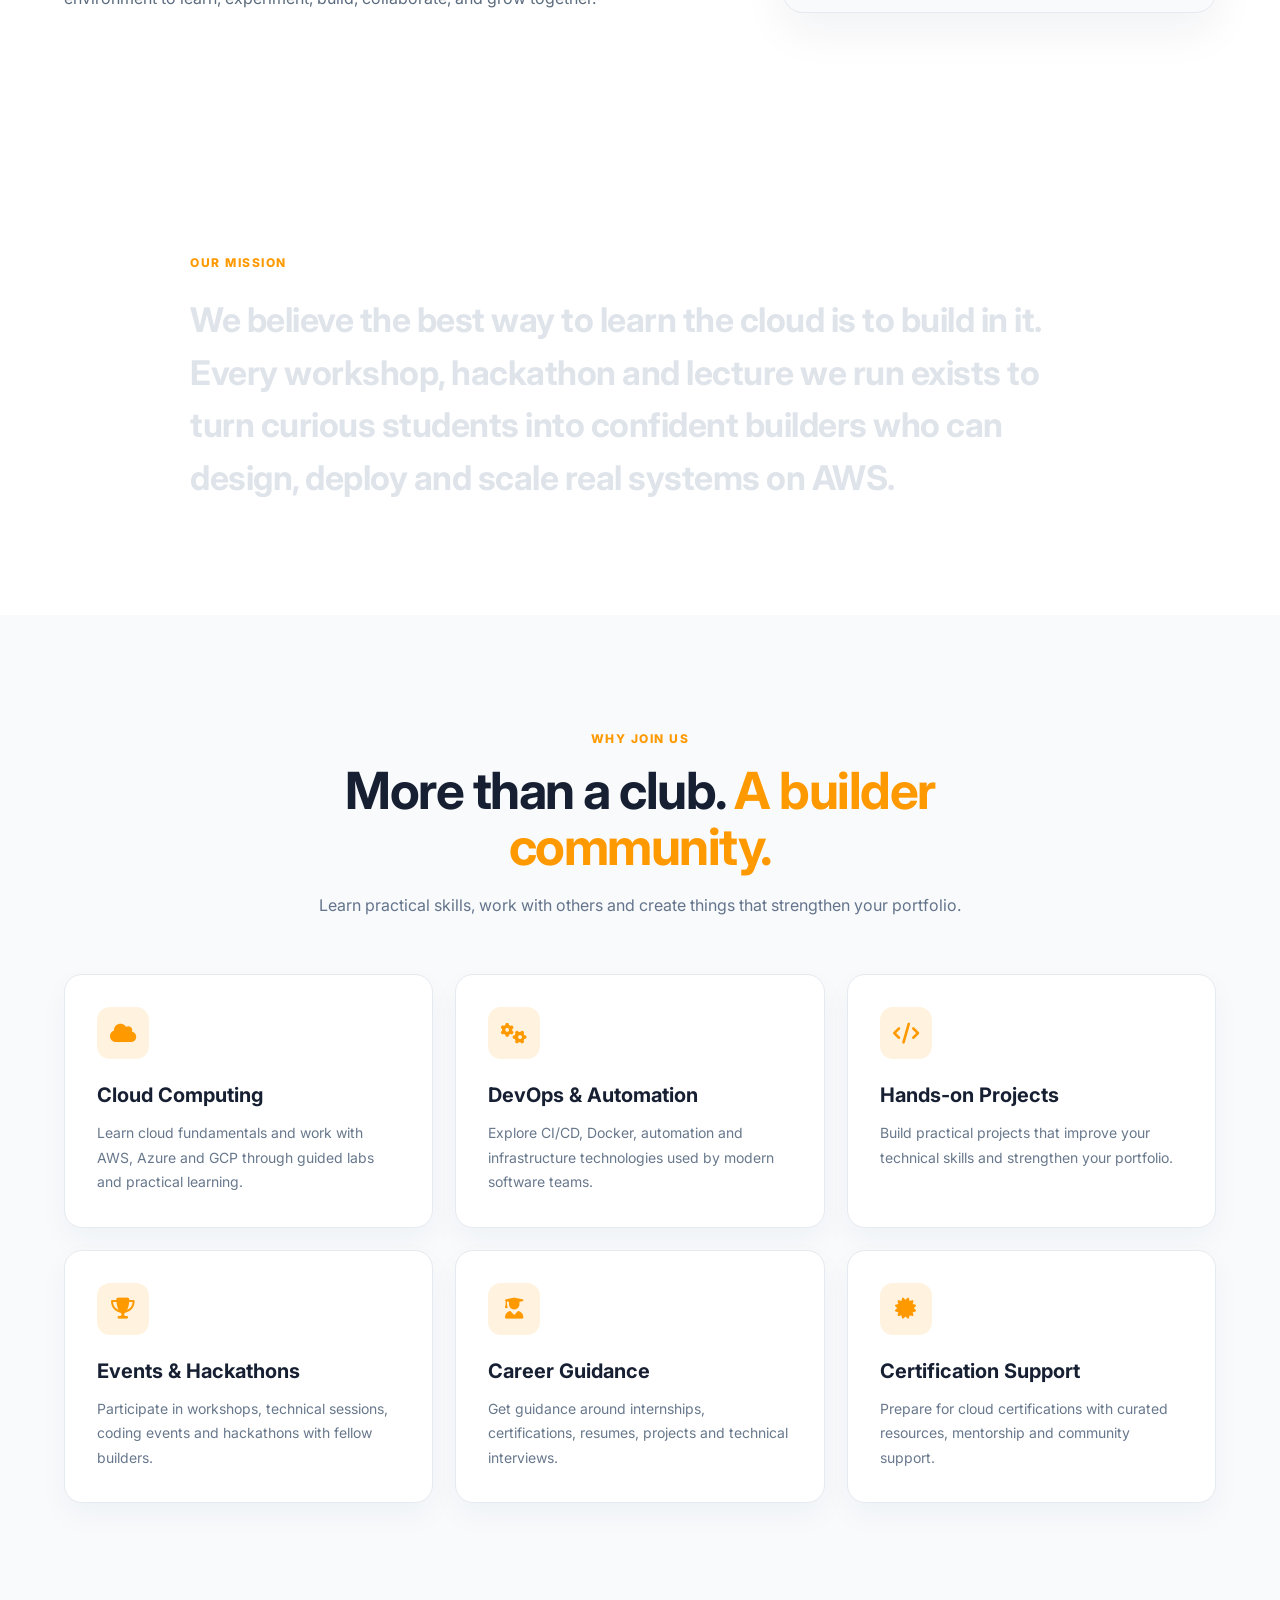
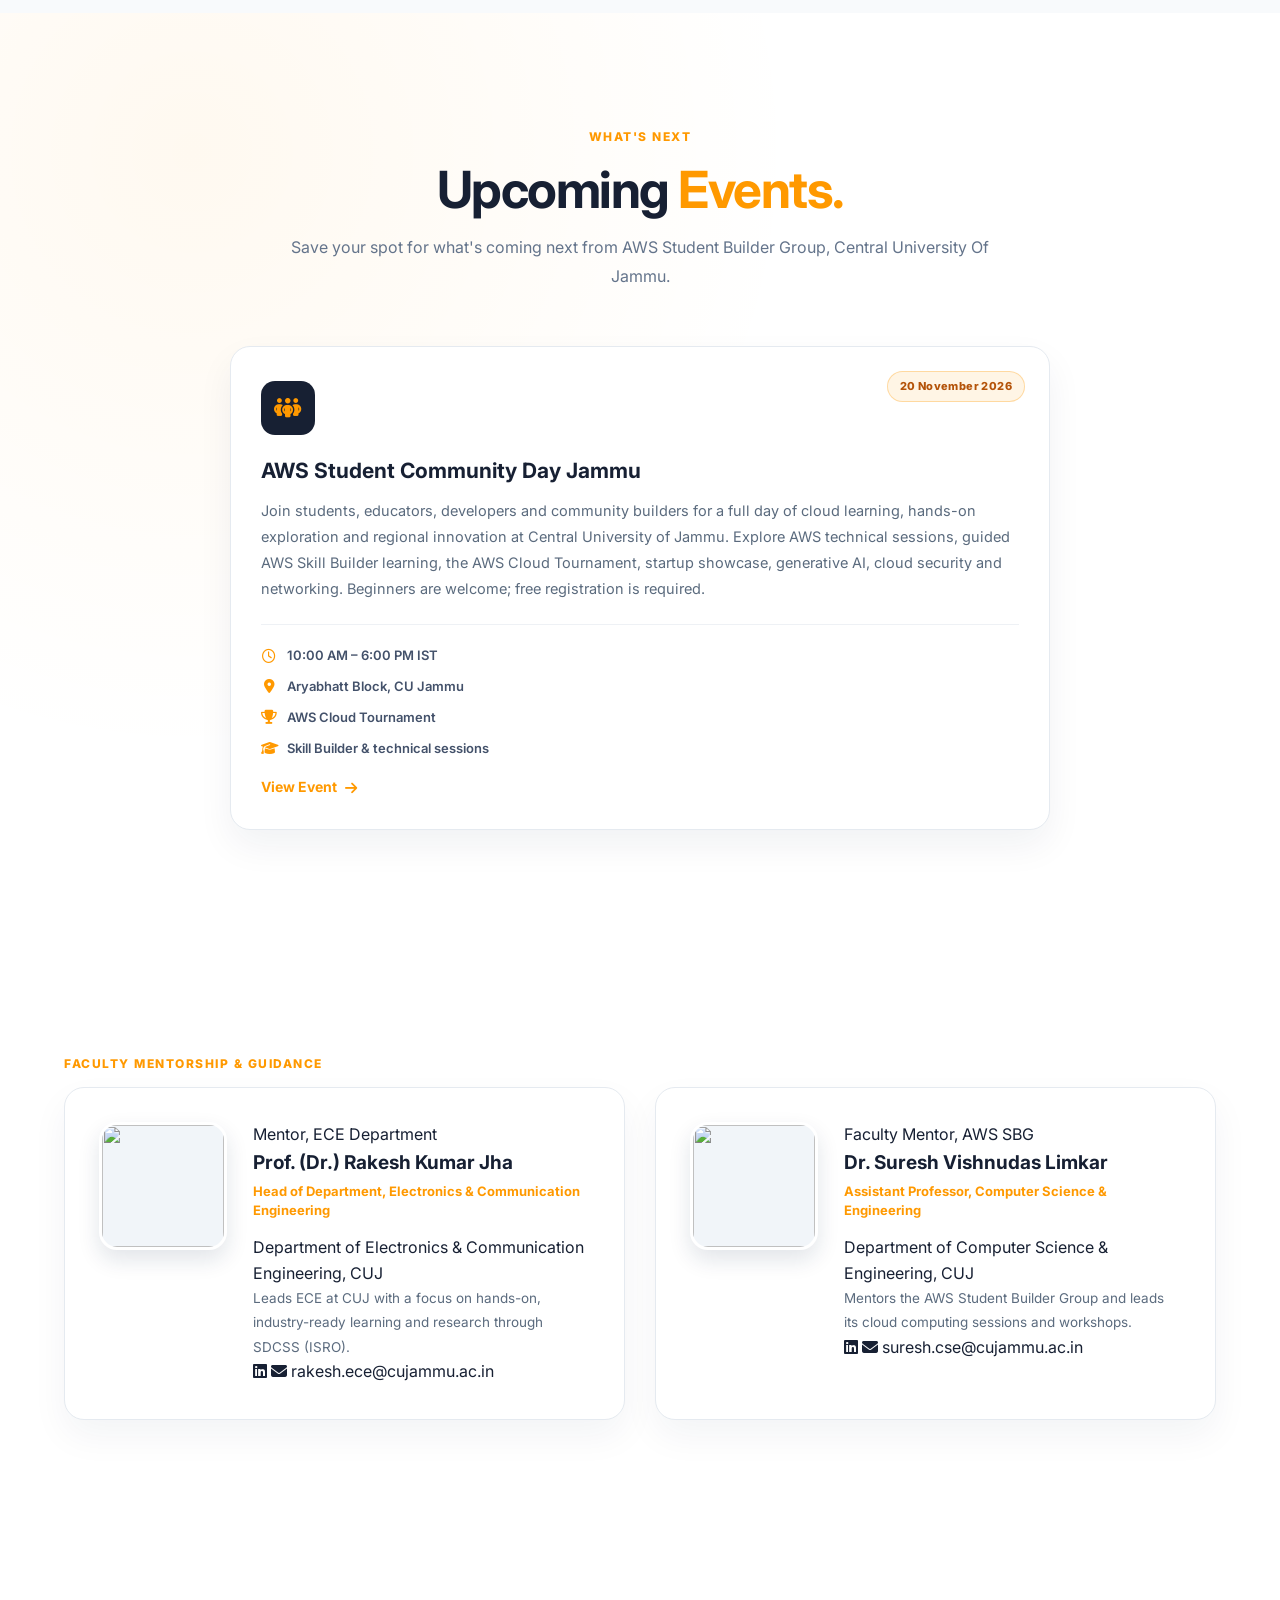
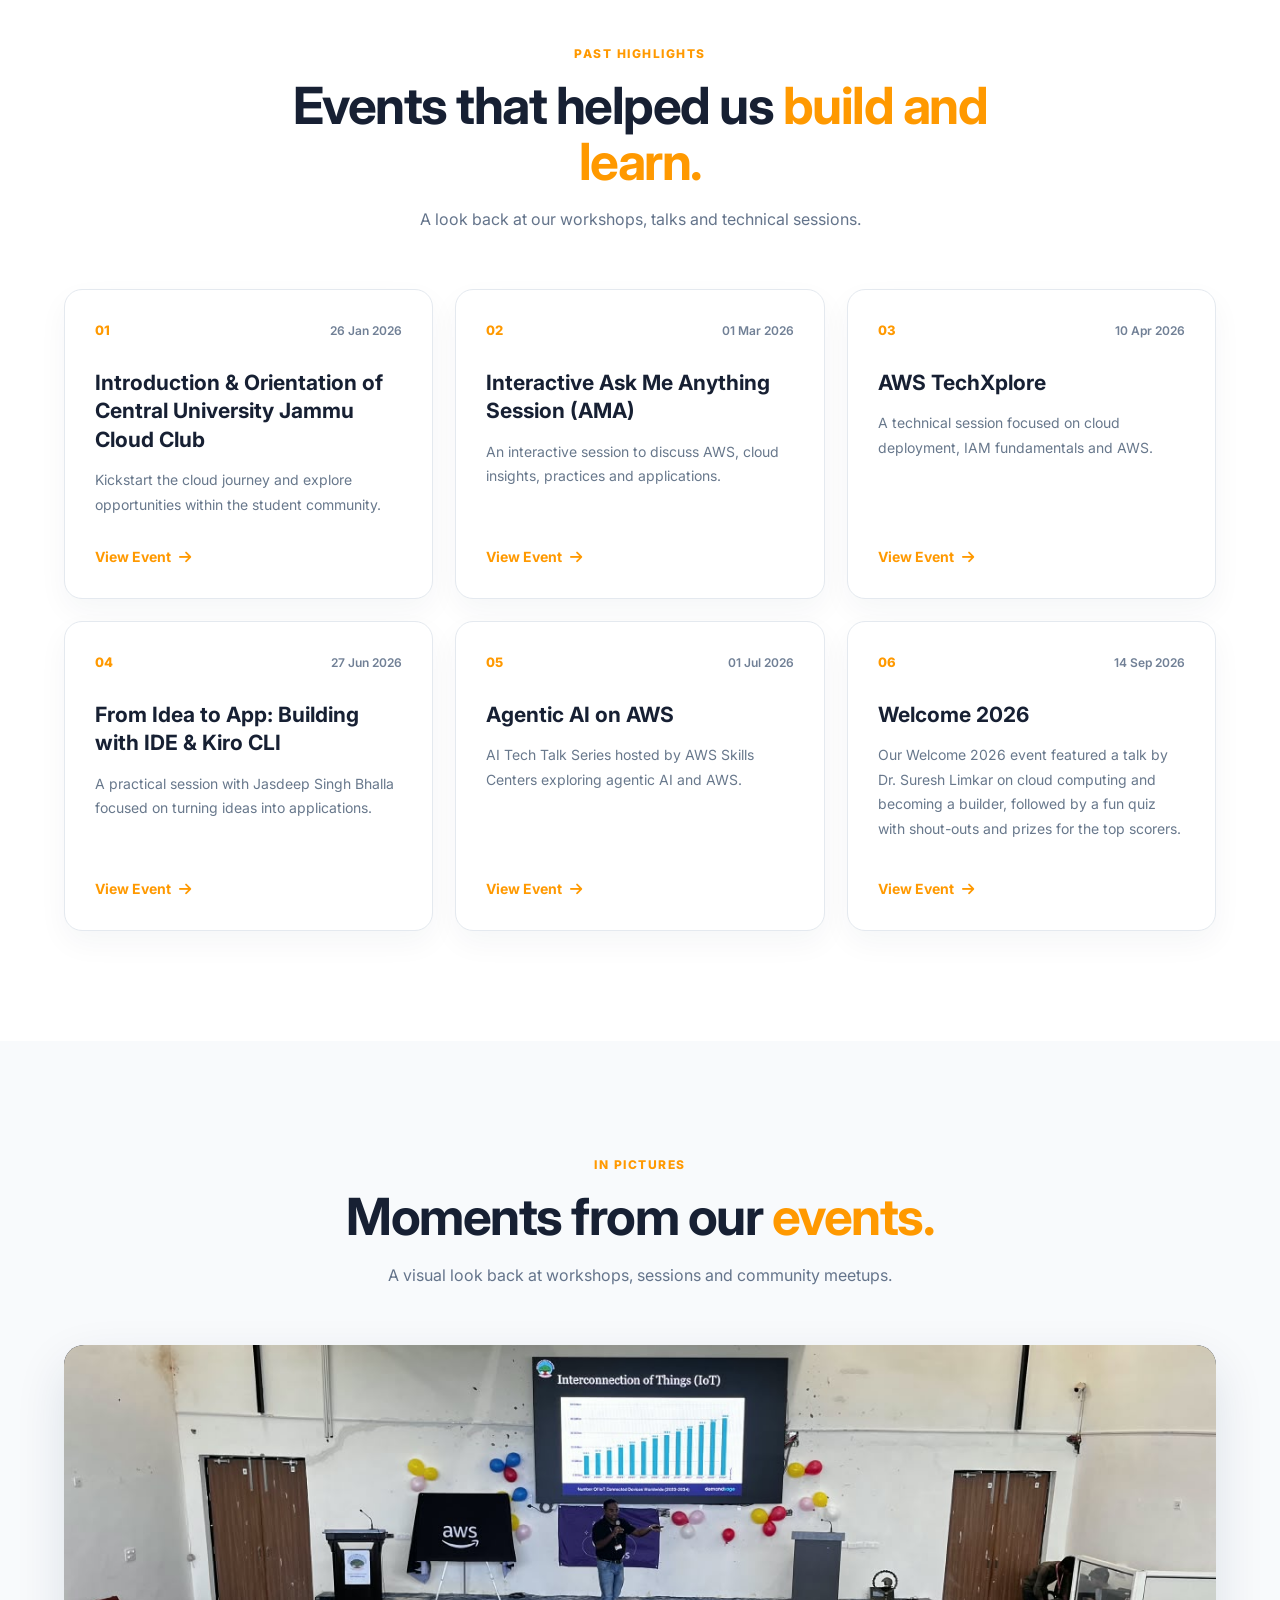
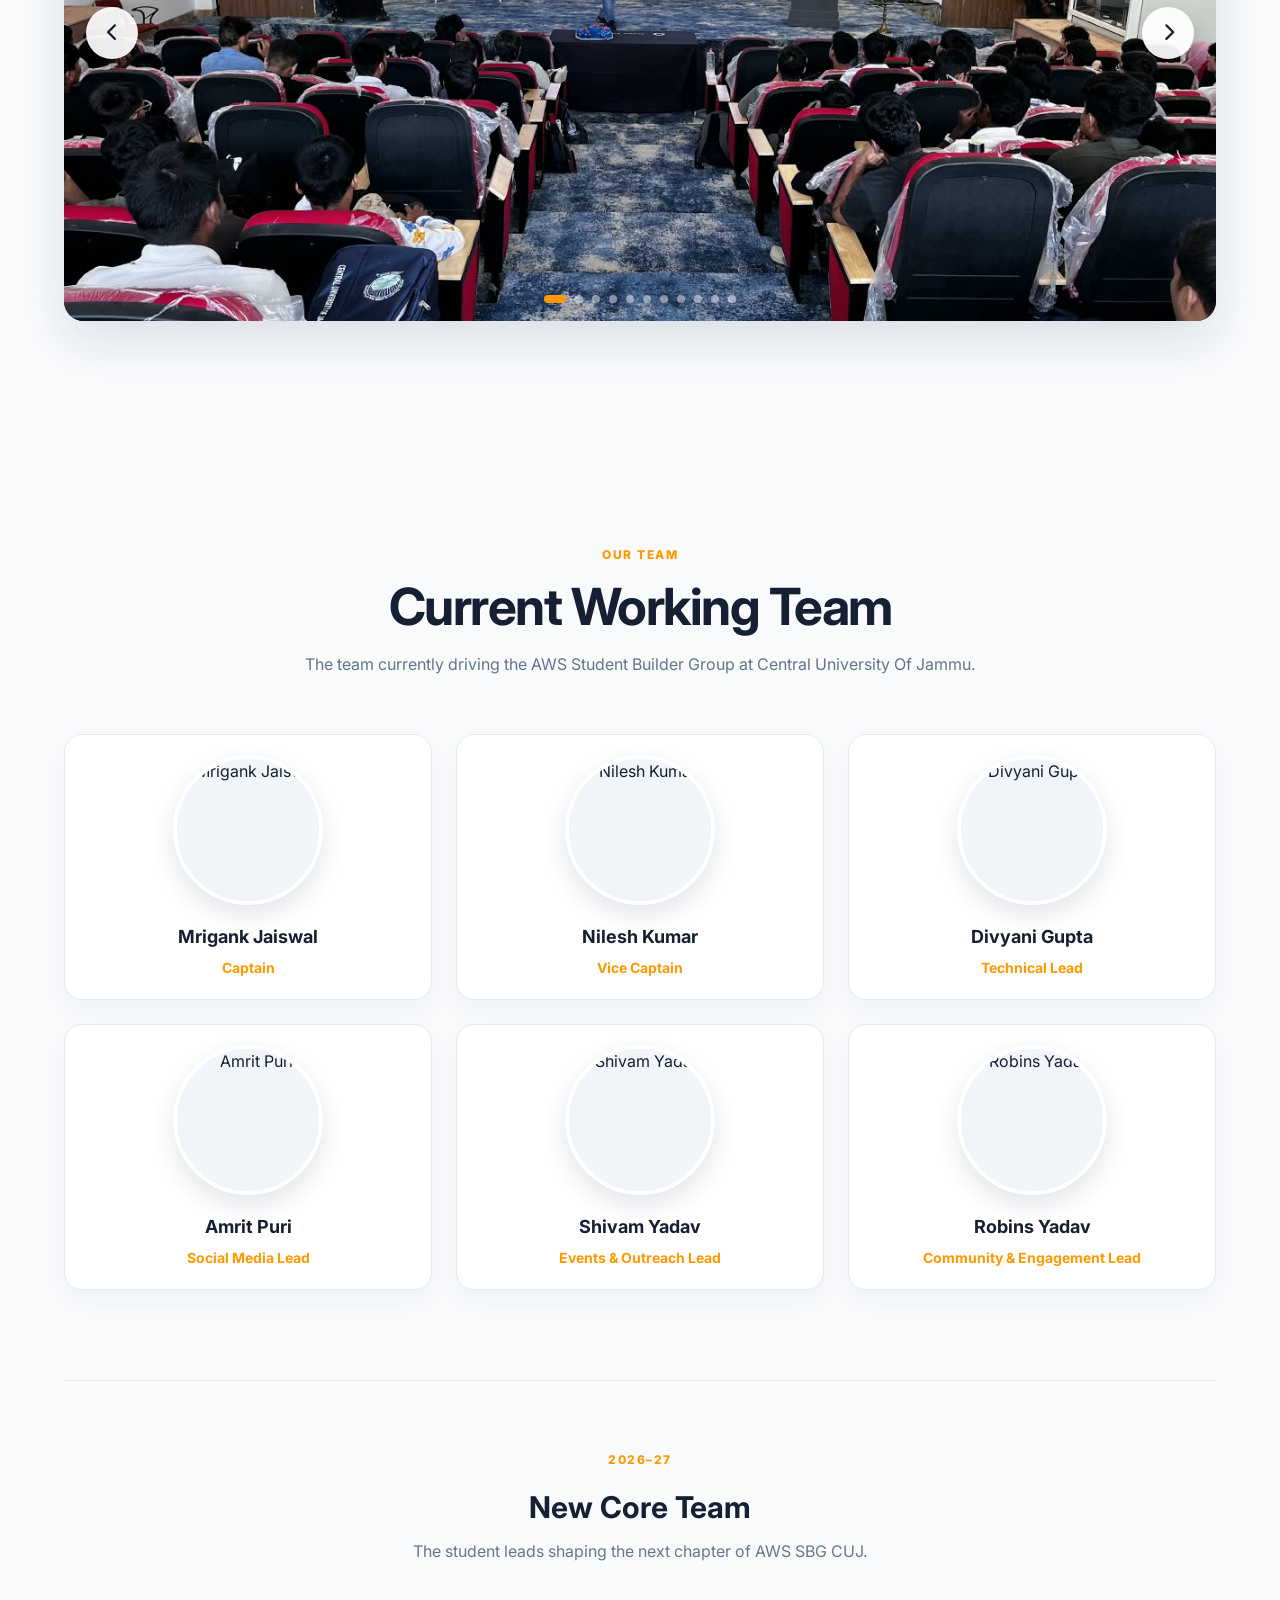
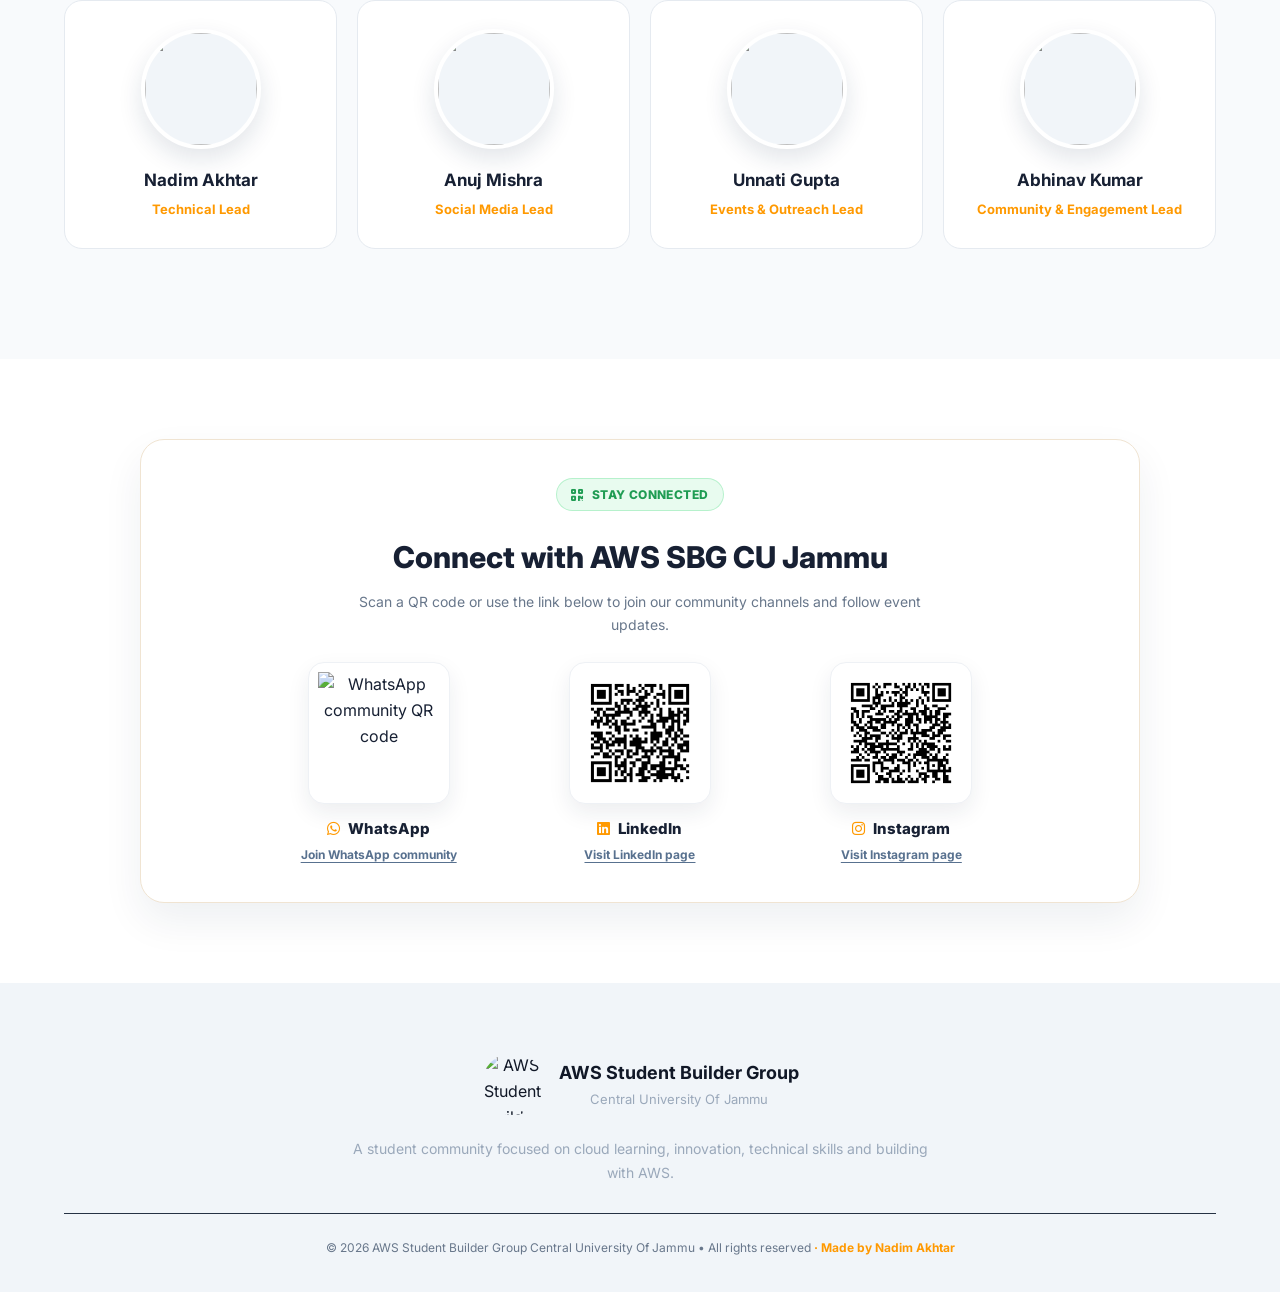
==== commit bcdd9391: "update community day" ====
--- a/index.html
+++ b/index.html
@@ -27,6 +27,8 @@
 
     <!-- CSS -->
 
+    <link rel="icon" type="image/png" href="assets/cloudclublogo.png" />
+    <link rel="apple-touch-icon" href="assets/cloudclublogo.png" />
     <link rel="stylesheet" href="style.css" />
   </head>
 
@@ -77,6 +79,9 @@
 
           <li>
             <a href="#upcoming-events">Upcoming Events</a>
+          </li>
+          <li>
+            <a href="community-day.html">Community Day</a>
           </li>
 
           <li>
@@ -155,6 +160,32 @@
             <a href="#upcoming-events" class="btn secondary"> View Events </a>
           </div>
 
+          <div class="community-countdown-card" aria-label="AWS Student Community Day countdown and registration">
+            <div class="community-countdown-heading">
+              <span class="community-countdown-dot"></span>
+              <span>AWS STUDENT COMMUNITY DAY</span>
+            </div>
+            <div class="community-countdown-units" id="heroCountdown">
+              <div><strong id="countdownDays">--</strong><span>DAYS</span></div>
+              <div><strong id="countdownHours">--</strong><span>HRS</span></div>
+              <div><strong id="countdownMinutes">--</strong><span>MIN</span></div>
+              <div><strong id="countdownSeconds">--</strong><span>SEC</span></div>
+            </div>
+            <div class="community-countdown-footer">
+              <i class="fa-regular fa-calendar"></i>
+              20 November 2026 <span>·</span> 10:00 AM – 6:00 PM IST
+            </div>
+            <a
+              class="community-register-btn"
+              href="https://www.meetup.com/aws-sbg-at-central-university-of-jammu/events/316878843/"
+              target="_blank"
+              rel="noopener noreferrer"
+            >
+              Register for Community Day
+              <i class="fa-solid fa-arrow-up-right-from-square"></i>
+            </a>
+          </div>
+
           <div class="hero-mini-info">
             <div>
               <i class="fa-solid fa-code"></i>
@@ -185,9 +216,8 @@
       </div>
     </header>
 
-    <!-- Stats Bar -->
-
-    <section class="stats-section">
+    <!-- Community statistics -->
+    <section class="stats-section" aria-label="AWS SBG CUJ community statistics">
       <div class="section-container stats-container">
         <div class="stat-item">
           <span class="stat-number" data-target="500" data-suffix="+"> 0 </span>
@@ -406,73 +436,42 @@
         </div>
 
         <div class="upcoming-grid">
-          <!-- Upcoming Event 1 -->
-
-          <a href="event.html?event=cloud-tournament" class="upcoming-card">
-            <span class="upcoming-badge"> Upcoming </span>
+          <!-- Upcoming Event 2 -->
+
+          <a href="community-day.html" class="upcoming-card">
+            <span class="upcoming-badge"> 20 November 2026 </span>
 
             <div class="upcoming-icon">
-              <i class="fa-solid fa-trophy"></i>
-            </div>
-
-            <h3>Cloud Tournament</h3>
-
-            <p>
-              A gamified, team based cloud competition in the spirit of AWS
-              GameDay and AWS Cloud Quest tournaments. Teams will work through
-              live, sandboxed AWS labs and real-world scenario challenges
-              covering services like EC2, S3, IAM and networking. Racing against
-              the clock and each other on a shared leaderboard. No prior AWS
-              experience is required, just curiosity and a willingness to build
-              under pressure.
+              <i class="fa-solid fa-people-group"></i>
+            </div>
+
+            <h3>AWS Student Community Day Jammu</h3>
+
+            <p>
+              Join students, educators, developers and community builders for a
+              full day of cloud learning, hands-on exploration and regional
+              innovation at Central University of Jammu. Explore AWS technical
+              sessions, guided AWS Skill Builder learning, the AWS Cloud
+              Tournament, startup showcase, generative AI, cloud security and
+              networking. Beginners are welcome; free registration is required.
             </p>
 
             <ul class="upcoming-meta">
               <li>
-                <i class="fa-solid fa-laptop-code"></i>
-                Online cloud labs
+                <i class="fa-regular fa-clock"></i>
+                10:00 AM – 6:00 PM IST
               </li>
               <li>
-                <i class="fa-solid fa-ranking-star"></i>
-                Live leaderboard
-              </li>
-            </ul>
-
-            <span class="event-link">
-              View Event
-              <i class="fa-solid fa-arrow-right"></i>
-            </span>
-          </a>
-
-          <!-- Upcoming Event 2 -->
-
-          <a href="event.html?event=community-day" class="upcoming-card">
-            <span class="upcoming-badge"> November 2026 </span>
-
-            <div class="upcoming-icon">
-              <i class="fa-solid fa-people-group"></i>
-            </div>
-
-            <h3>AWS Student Community Day</h3>
-
-            <p>
-              Modeled on AWS's own Community Day format held across cities in
-              India every year, this will be our chapter's take on a full day of
-              community led cloud learning. Expect technical talks on AWS
-              services, generative AI and DevOps, hands on demo stations, and
-              open conversations with AWS enthusiasts, alumni and community
-              builders. A peer to peer event where students learn from students
-              as much as from speakers.
-            </p>
-
-            <ul class="upcoming-meta">
-              <li>
-                <i class="fa-solid fa-microphone"></i>
-                Talks & keynote
+                <i class="fa-solid fa-location-dot"></i>
+                Aryabhatt Block, CU Jammu
               </li>
               <li>
-                <i class="fa-solid fa-diagram-project"></i>
-                Hands-on demo stations
+                <i class="fa-solid fa-trophy"></i>
+                AWS Cloud Tournament
+              </li>
+              <li>
+                <i class="fa-solid fa-graduation-cap"></i>
+                Skill Builder & technical sessions
               </li>
             </ul>
 
@@ -975,45 +974,43 @@
       </div>
     </section>
 
-    <!-- WhatsApp Community -->
-
-    <section class="whatsapp-section">
-      <div class="whatsapp-card">
-        <div class="whatsapp-info">
+    <!-- Connect With Our Community -->
+
+    <section class="whatsapp-section social-connect-section" id="connect">
+      <div class="social-connect-card">
+        <div class="social-connect-heading">
           <span class="whatsapp-kicker">
-            <i class="fa-brands fa-whatsapp"></i>
-            Community Chat
+            <i class="fa-solid fa-qrcode"></i>
+            STAY CONNECTED
           </span>
-
-          <h3 class="whatsapp-heading">Join our WhatsApp Group</h3>
-
-          <p class="whatsapp-text">
-            Get event updates, resources and community discussions straight from
-            the AWS Student Builder Group at Central University Of Jammu.
-          </p>
-
-          <a
-            href="https://chat.whatsapp.com/Jc0kMEkO30XHVKgD3YGAwX?s=sh&p=a&mlu=4&ilr=4"
-            class="whatsapp-btn"
-            target="_blank"
-            rel="noopener noreferrer"
-          >
-            <i class="fa-brands fa-whatsapp"></i>
-            Join WhatsApp Group
-          </a>
-        </div>
-
-        <div class="whatsapp-divider"></div>
-
-        <div class="whatsapp-qr-block">
-          <div class="whatsapp-qr-frame">
-            <img
-              src="assets/whatsapp-qr.png"
-              alt="Scan to join the AWS Student Builder Group WhatsApp group"
-            />
-          </div>
-
-          <span class="whatsapp-qr-label"> Scan to join instantly </span>
+          <h3>Connect with AWS SBG CU Jammu</h3>
+          <p>Scan a QR code or use the link below to join our community channels and follow event updates.</p>
+        </div>
+
+        <div class="community-qr-row" aria-label="WhatsApp, LinkedIn and Instagram QR codes">
+          <div class="community-qr-item">
+            <div class="community-qr-image">
+              <img src="assets/whatsapp-qr.png" alt="WhatsApp community QR code" />
+            </div>
+            <h4><i class="fa-brands fa-whatsapp"></i> WhatsApp</h4>
+            <a href="https://chat.whatsapp.com/Jc0kMEkO30XHVKgD3YGAwX?s=sh&p=a&mlu=4&ilr=4" target="_blank" rel="noopener noreferrer">Join WhatsApp community</a>
+          </div>
+
+          <div class="community-qr-item">
+            <div class="community-qr-image">
+              <img src="assets/linkedin-qr.png" alt="AWS SBG CU Jammu LinkedIn QR code" />
+            </div>
+            <h4><i class="fa-brands fa-linkedin"></i> LinkedIn</h4>
+            <a href="https://www.linkedin.com/company/aws-sbg-cujammu/" target="_blank" rel="noopener noreferrer">Visit LinkedIn page</a>
+          </div>
+
+          <div class="community-qr-item">
+            <div class="community-qr-image">
+              <img src="assets/instagram-qr.png" alt="AWS SBG CU Jammu Instagram QR code" />
+            </div>
+            <h4><i class="fa-brands fa-instagram"></i> Instagram</h4>
+            <a href="https://www.instagram.com/aws_sbg_cu_jammu" target="_blank" rel="noopener noreferrer">Visit Instagram page</a>
+          </div>
         </div>
       </div>
     </section>
@@ -1040,61 +1037,11 @@
           skills and building with AWS.
         </p>
 
-        <div class="social-links">
-          <!-- Instagram -->
-
-          <div class="social-wrapper">
-            <a
-              href="https://www.instagram.com/aws.cujammu"
-              target="_blank"
-              rel="noopener noreferrer"
-              class="social-icon instagram"
-              aria-label="Instagram"
-            >
-              <i class="fab fa-instagram"></i>
-            </a>
-
-            <span class="social-label"> Instagram </span>
-          </div>
-
-          <!-- LinkedIn -->
-
-          <div class="social-wrapper">
-            <a
-              href="https://www.linkedin.com/company/aws-cloud-club-central-university-of-jammu/"
-              target="_blank"
-              rel="noopener noreferrer"
-              class="social-icon linkedin"
-              aria-label="LinkedIn"
-            >
-              <i class="fab fa-linkedin"></i>
-            </a>
-
-            <span class="social-label"> LinkedIn </span>
-          </div>
-
-          <!-- Meetup -->
-
-          <div class="social-wrapper">
-            <a
-              href="https://www.meetup.com/aws-cloud-club-at-central-university-of-jammu/members/?op=all"
-              target="_blank"
-              rel="noopener noreferrer"
-              class="social-icon meetup"
-              aria-label="Meetup"
-            >
-              <i class="fa-solid fa-users"></i>
-            </a>
-
-            <span class="social-label"> Meetup </span>
-          </div>
-        </div>
-
         <div class="footer-line"></div>
 
         <p class="footer-note">
           © 2026 AWS Student Builder Group Central University Of Jammu • All
-          rights reserved
+          rights reserved <span class="footer-credit">· Made by Nadim Akhtar</span>
         </p>
       </div>
     </footer>
--- a/style.css
+++ b/style.css
@@ -0,0 +1,3203 @@
+/* Global Styles */
+
+* {
+  margin: 0;
+  padding: 0;
+  box-sizing: border-box;
+}
+
+html {
+  scroll-behavior: smooth;
+}
+
+body {
+  font-family: 'Inter', sans-serif;
+  background: #ffffff;
+  color: #172033;
+  line-height: 1.6;
+}
+
+a {
+  text-decoration: none;
+  color: inherit;
+}
+
+ul {
+  list-style: none;
+}
+
+img {
+  max-width: 100%;
+  display: block;
+}
+
+
+/* Navbar */
+
+.navbar {
+  position: sticky;
+  top: 0;
+  z-index: 1000;
+
+  width: 100%;
+  height: 84px;
+
+  background: rgba(255, 255, 255, 0.96);
+  border-bottom: 1px solid #e9edf2;
+
+  backdrop-filter: blur(12px);
+}
+
+.nav-container {
+  width: min(1480px, 90%);
+  height: 100%;
+  margin: 0 auto;
+
+  display: flex;
+  align-items: center;
+  justify-content: space-between;
+}
+
+
+/* Navbar Logos */
+
+.brand {
+  display: flex;
+  align-items: center;
+}
+
+.logo-wrapper {
+  display: flex;
+  align-items: center;
+  gap: 12px;
+}
+
+.nav-logo {
+  width: 52px;
+  height: 52px;
+  object-fit: contain;
+
+  border-radius: 50%;
+}
+
+
+/* Navigation Links */
+
+.nav-links {
+  display: flex;
+  align-items: center;
+  gap: 26px;
+}
+
+.nav-links li {
+  display: flex;
+  align-items: center;
+}
+
+.nav-links a {
+  position: relative;
+
+  font-size: 15px;
+  font-weight: 600;
+  color: #43516a;
+
+  white-space: nowrap;
+
+  transition:
+    color 0.25s ease,
+    transform 0.25s ease;
+}
+
+.nav-links a:not(.nav-btn)::after {
+  content: "";
+
+  position: absolute;
+  left: 0;
+  bottom: -7px;
+
+  width: 0;
+  height: 2px;
+
+  background: #ff9900;
+
+  transition: width 0.25s ease;
+}
+
+.nav-links a:not(.nav-btn):hover {
+  color: #172033;
+}
+
+.nav-links a:not(.nav-btn):hover::after {
+  width: 100%;
+}
+
+
+/* Join Button */
+
+.nav-btn {
+  display: inline-flex;
+  align-items: center;
+  justify-content: center;
+
+  min-width: 104px;
+  padding: 12px 24px;
+
+  border-radius: 10px;
+
+  background: #ff9900;
+  color: #111827 !important;
+
+  font-weight: 700 !important;
+
+  box-shadow:
+    0 8px 20px rgba(255, 153, 0, 0.20);
+
+  transition:
+    transform 0.25s ease,
+    box-shadow 0.25s ease,
+    background 0.25s ease;
+}
+
+.nav-btn:hover {
+  background: #ffad24;
+
+  transform: translateY(-2px);
+
+  box-shadow:
+    0 12px 26px rgba(255, 153, 0, 0.28);
+}
+
+
+/* Hamburger Menu */
+
+.hamburger {
+  display: none;
+
+  width: 42px;
+  height: 42px;
+
+  border: none;
+  background: transparent;
+
+  cursor: pointer;
+
+  flex-direction: column;
+  justify-content: center;
+  align-items: center;
+
+  gap: 5px;
+}
+
+.hamburger span {
+  width: 23px;
+  height: 2px;
+
+  border-radius: 5px;
+
+  background: #172033;
+
+  transition: 0.25s ease;
+}
+
+
+/* Hero Section */
+
+.hero {
+  position: relative;
+
+  min-height: calc(100vh - 84px);
+
+  display: flex;
+  align-items: center;
+
+  overflow: hidden;
+
+  padding: 30px 0 40px;
+}
+
+
+/* Hero Background */
+
+.hero-background {
+  position: absolute;
+  inset: 0;
+
+  overflow: hidden;
+
+  pointer-events: none;
+  z-index: 0;
+}
+
+.hero-grid {
+  position: absolute;
+  inset: 0;
+
+  background-image:
+    linear-gradient(
+      rgba(35, 65, 100, 0.045) 1px,
+      transparent 1px
+    ),
+    linear-gradient(
+      90deg,
+      rgba(35, 65, 100, 0.045) 1px,
+      transparent 1px
+    );
+
+  background-size: 40px 40px;
+
+  opacity: 0.7;
+}
+
+.hero-orb {
+  position: absolute;
+
+  border-radius: 50%;
+
+  filter: blur(2px);
+
+  pointer-events: none;
+}
+
+.orb-one {
+  width: 500px;
+  height: 500px;
+
+  top: -240px;
+  right: 100px;
+
+  background: radial-gradient(
+    circle,
+    rgba(255, 153, 0, 0.10),
+    rgba(255, 153, 0, 0)
+  );
+}
+
+.orb-two {
+  width: 450px;
+  height: 450px;
+
+  bottom: -250px;
+  left: -150px;
+
+  background: radial-gradient(
+    circle,
+    rgba(255, 153, 0, 0.06),
+    rgba(255, 153, 0, 0)
+  );
+}
+
+
+/* Hero Container */
+
+.hero-container {
+  position: relative;
+  z-index: 1;
+
+  width: min(1480px, 90%);
+
+  margin: 0 auto;
+
+  display: grid;
+
+  grid-template-columns: 1fr 1fr;
+
+  align-items: center;
+
+  gap: 45px;
+}
+
+
+/* Hero Content */
+
+.hero-content {
+  display: flex;
+  flex-direction: column;
+  justify-content: center;
+
+  padding-left: 5px;
+}
+
+.hero-university {
+  margin-bottom: 10px;
+
+  font-size: 20px;
+  line-height: 1.3;
+
+  font-weight: 600;
+
+  color: #58718f;
+}
+
+.hero-content h1 {
+  margin-bottom: 16px;
+
+  font-size: clamp(44px, 4vw, 68px);
+
+  line-height: 1;
+
+  letter-spacing: -2.5px;
+
+  font-weight: 800;
+
+  color: #172033;
+}
+
+.hero-content h1 span {
+  display: block;
+
+  margin-top: 8px;
+
+  color: #ff9900;
+}
+
+
+/* Hero Subtitle */
+
+.hero-subtitle {
+  display: flex;
+  align-items: center;
+  flex-wrap: wrap;
+
+  gap: 10px;
+
+  margin-bottom: 16px;
+
+  font-size: 21px;
+
+  font-weight: 700;
+
+  color: #294664;
+}
+
+.hero-subtitle b {
+  color: #ff9900;
+
+  font-size: 20px;
+}
+
+
+/* Hero Description */
+
+.hero-description {
+  max-width: 640px;
+
+  margin-bottom: 24px;
+
+  font-size: 16px;
+
+  line-height: 1.7;
+
+  color: #58718f;
+}
+
+
+/* Hero Buttons */
+
+.hero-buttons {
+  display: flex;
+  align-items: center;
+
+  gap: 16px;
+
+  margin-bottom: 26px;
+}
+
+.btn {
+  display: inline-flex;
+  align-items: center;
+  justify-content: center;
+
+  gap: 10px;
+
+  min-height: 58px;
+
+  padding: 0 28px;
+
+  border-radius: 11px;
+
+  font-size: 15px;
+
+  font-weight: 700;
+
+  transition:
+    transform 0.25s ease,
+    box-shadow 0.25s ease,
+    background 0.25s ease,
+    border-color 0.25s ease;
+}
+
+
+/* Primary Button */
+
+.btn.primary {
+  background: #ff9900;
+
+  color: #111827;
+
+  box-shadow:
+    0 12px 28px rgba(255, 153, 0, 0.22);
+}
+
+.btn.primary:hover {
+  background: #ffad24;
+
+  transform: translateY(-3px);
+
+  box-shadow:
+    0 16px 34px rgba(255, 153, 0, 0.30);
+}
+
+.btn.primary i {
+  font-size: 14px;
+}
+
+
+/* Secondary Button */
+
+.btn.secondary {
+  background: #ffffff;
+
+  color: #294664;
+
+  border: 1px solid #d9e1ea;
+}
+
+.btn.secondary:hover {
+  border-color: #ff9900;
+
+  color: #172033;
+
+  transform: translateY(-3px);
+
+  box-shadow:
+    0 10px 24px rgba(30, 50, 80, 0.08);
+}
+
+
+/* Hero Mini Information */
+
+.hero-mini-info {
+  display: flex;
+  align-items: center;
+  flex-wrap: wrap;
+
+  gap: 30px;
+}
+
+.hero-mini-info > div {
+  display: flex;
+  align-items: center;
+
+  gap: 9px;
+
+  font-size: 14px;
+
+  font-weight: 600;
+
+  color: #4d6682;
+}
+
+.hero-mini-info i {
+  color: #ff9900;
+
+  font-size: 17px;
+}
+
+
+/* Hero Logo */
+
+.hero-logo-area {
+  position: relative;
+
+  width: 100%;
+  min-height: 440px;
+
+  display: flex;
+  align-items: center;
+  justify-content: center;
+}
+
+.hero-logo {
+  position: relative;
+  z-index: 2;
+
+  width: min(420px, 88%);
+
+  height: auto;
+
+  object-fit: contain;
+
+  border-radius: 50%;
+
+  filter:
+    drop-shadow(0 25px 30px rgba(15, 23, 42, 0.14));
+
+  transition:
+    transform 0.35s ease,
+    filter 0.35s ease;
+}
+
+.hero-logo:hover {
+  transform: scale(1.015);
+
+  filter:
+    drop-shadow(0 30px 38px rgba(15, 23, 42, 0.18));
+}
+
+
+/* ===================================================
+   STATS BAR
+=================================================== */
+
+.stats-section {
+  position: relative;
+  grid-column: 1 / -1;
+  width: 100%;
+  background: #172033;
+  border-radius: 16px;
+  padding: 18px 12px;
+  margin-top: 4px;
+  box-shadow: 0 12px 28px rgba(23, 32, 51, 0.10);
+}
+
+.stats-container {
+  display: flex;
+  align-items: center;
+  justify-content: center;
+
+  flex-wrap: wrap;
+
+  gap: 0;
+}
+
+.stat-item {
+  display: flex;
+  flex-direction: column;
+  align-items: center;
+
+  padding: 8px 34px;
+}
+
+.stat-number {
+  display: inline-flex;
+  align-items: baseline;
+
+  font-size: clamp(30px, 3.4vw, 42px);
+
+  font-weight: 800;
+
+  letter-spacing: -1px;
+
+  color: #ffffff;
+}
+
+.stat-number::after {
+  content: attr(data-suffix);
+
+  margin-left: 2px;
+
+  color: #ff9900;
+}
+
+.stat-label {
+  margin-top: 6px;
+
+  font-size: 13px;
+
+  font-weight: 600;
+
+  letter-spacing: 0.3px;
+
+  color: #9fb0c7;
+}
+
+.stat-divider {
+  width: 1px;
+  height: 44px;
+
+  background: rgba(255, 255, 255, 0.12);
+}
+
+
+/* ===================================================
+   MISSION / SCROLL REVEAL TEXT
+=================================================== */
+
+.mission-section {
+  padding: 90px 0;
+
+  background: #ffffff;
+}
+
+.mission-section .section-container {
+  max-width: 900px;
+}
+
+.mission-section .section-label {
+  display: block;
+
+  margin-bottom: 22px;
+}
+
+.reveal-text {
+  font-size: clamp(22px, 3vw, 34px);
+
+  line-height: 1.55;
+
+  letter-spacing: -0.5px;
+
+  font-weight: 700;
+}
+
+.reveal-word {
+  color: #dfe4ea;
+
+  transition: color 0.35s ease;
+}
+
+.reveal-word.is-active {
+  color: #172033;
+}
+
+.reveal-word.is-accent {
+  color: #ff9900;
+}
+
+
+/* General Sections */
+
+.section {
+  position: relative;
+
+  padding: 110px 0;
+}
+
+.section-container {
+  width: min(1200px, 90%);
+
+  margin: 0 auto;
+}
+
+.light-section {
+  background: #f8fafc;
+}
+
+.about-section,
+.events-section {
+  background: #ffffff;
+}
+
+
+/* Section Headings */
+
+.section-heading {
+  margin-bottom: 55px;
+}
+
+.section-heading.centered {
+  max-width: 760px;
+
+  margin-left: auto;
+  margin-right: auto;
+
+  text-align: center;
+}
+
+.section-label {
+  display: inline-block;
+
+  margin-bottom: 14px;
+
+  font-size: 12px;
+
+  font-weight: 800;
+
+  letter-spacing: 1.5px;
+
+  color: #ff9900;
+}
+
+.section-heading h2 {
+  margin-bottom: 16px;
+
+  font-size: clamp(34px, 4vw, 52px);
+
+  line-height: 1.1;
+
+  letter-spacing: -1.5px;
+
+  color: #172033;
+}
+
+.section-heading h2 span {
+  color: #ff9900;
+}
+
+.section-heading p {
+  color: #64748b;
+
+  font-size: 16px;
+
+  line-height: 1.8;
+}
+
+.section-heading p code {
+  padding: 2px 6px;
+
+  border-radius: 5px;
+
+  background: #eef1f5;
+
+  color: #172033;
+
+  font-size: 13px;
+}
+
+
+/* About Section */
+
+.about-grid {
+  display: grid;
+
+  grid-template-columns: 1.5fr 1fr;
+
+  gap: 70px;
+
+  align-items: center;
+}
+
+.about-text p {
+  margin-bottom: 20px;
+
+  color: #5b6b7e;
+
+  font-size: 16px;
+
+  line-height: 1.9;
+}
+
+.about-highlight {
+  padding: 40px;
+
+  border-radius: 20px;
+
+  background: #f8fafc;
+
+  border: 1px solid #e5eaf0;
+
+  box-shadow:
+    0 18px 45px rgba(20, 40, 70, 0.06);
+}
+
+.highlight-icon {
+  width: 56px;
+  height: 56px;
+
+  display: flex;
+  align-items: center;
+  justify-content: center;
+
+  margin-bottom: 22px;
+
+  border-radius: 14px;
+
+  background: #fff3df;
+
+  color: #ff9900;
+
+  font-size: 25px;
+}
+
+.about-highlight h3 {
+  margin-bottom: 10px;
+
+  font-size: 24px;
+
+  color: #172033;
+}
+
+.about-highlight p {
+  color: #66768a;
+
+  line-height: 1.7;
+}
+
+
+/* Feature Cards */
+
+.feature-grid {
+  display: grid;
+
+  grid-template-columns: repeat(3, 1fr);
+
+  gap: 22px;
+}
+
+.feature-card {
+  padding: 32px;
+
+  background: #ffffff;
+
+  border: 1px solid #e5eaf0;
+
+  border-radius: 18px;
+
+  box-shadow:
+    0 12px 30px rgba(20, 40, 70, 0.04);
+
+  transition:
+    transform 0.25s ease,
+    box-shadow 0.25s ease,
+    border-color 0.25s ease;
+}
+
+.feature-card:hover {
+  transform: translateY(-6px);
+
+  border-color: rgba(255, 153, 0, 0.45);
+
+  box-shadow:
+    0 20px 42px rgba(20, 40, 70, 0.09);
+}
+
+.feature-icon {
+  width: 52px;
+  height: 52px;
+
+  display: flex;
+  align-items: center;
+  justify-content: center;
+
+  margin-bottom: 20px;
+
+  border-radius: 13px;
+
+  background: #fff3df;
+
+  color: #ff9900;
+
+  font-size: 21px;
+}
+
+.feature-card h3 {
+  margin-bottom: 10px;
+
+  color: #172033;
+
+  font-size: 20px;
+}
+
+.feature-card p {
+  color: #68788c;
+
+  font-size: 14px;
+
+  line-height: 1.75;
+}
+
+
+/* ===================================================
+   UPCOMING EVENTS
+=================================================== */
+
+.upcoming-section {
+  background:
+    radial-gradient(
+      circle at 15% 15%,
+      rgba(255, 153, 0, 0.06),
+      transparent 45%
+    ),
+    #ffffff;
+}
+
+.upcoming-grid {
+  display: grid;
+
+  grid-template-columns: minmax(0, 820px);
+
+  justify-content: center;
+
+  gap: 26px;
+}
+
+.upcoming-card {
+  position: relative;
+
+  display: flex;
+  flex-direction: column;
+
+  padding: 34px 30px 30px;
+
+  background: #ffffff;
+
+  border: 1px solid #e5eaf0;
+
+  border-radius: 20px;
+
+  box-shadow:
+    0 16px 36px rgba(20, 40, 70, 0.06);
+
+  transition:
+    transform 0.25s ease,
+    box-shadow 0.25s ease,
+    border-color 0.25s ease;
+}
+
+.upcoming-card:hover {
+  transform: translateY(-6px);
+
+  border-color: rgba(255, 153, 0, 0.5);
+
+  box-shadow:
+    0 22px 48px rgba(20, 40, 70, 0.11);
+}
+
+.upcoming-badge {
+  position: absolute;
+
+  top: 24px;
+  right: 24px;
+
+  padding: 6px 12px;
+
+  border-radius: 999px;
+
+  background: rgba(255, 153, 0, 0.1);
+
+  border: 1px solid rgba(255, 153, 0, 0.3);
+
+  color: #b45309;
+
+  font-size: 11px;
+
+  font-weight: 800;
+
+  letter-spacing: 0.4px;
+}
+
+.upcoming-icon {
+  width: 54px;
+  height: 54px;
+
+  display: flex;
+  align-items: center;
+  justify-content: center;
+
+  margin-bottom: 22px;
+
+  border-radius: 14px;
+
+  background: #172033;
+
+  color: #ff9900;
+
+  font-size: 22px;
+}
+
+.upcoming-card h3 {
+  margin-bottom: 14px;
+
+  padding-right: 70px;
+
+  font-size: 21px;
+
+  line-height: 1.3;
+
+  color: #172033;
+}
+
+.upcoming-card p {
+  color: #5b6b7e;
+
+  font-size: 14.5px;
+
+  line-height: 1.8;
+
+  margin-bottom: 22px;
+}
+
+.upcoming-meta {
+  display: flex;
+  flex-direction: column;
+
+  gap: 10px;
+
+  margin-top: auto;
+
+  padding-top: 20px;
+
+  border-top: 1px solid #eef1f5;
+}
+
+.upcoming-meta li {
+  display: flex;
+  align-items: center;
+
+  gap: 10px;
+
+  font-size: 13px;
+
+  font-weight: 600;
+
+  color: #43516a;
+}
+
+.upcoming-meta i {
+  color: #ff9900;
+
+  font-size: 14px;
+
+  width: 16px;
+
+  text-align: center;
+}
+
+.upcoming-card .event-link {
+  margin-top: 18px;
+}
+
+.upcoming-card:hover .event-link i {
+  transform: translateX(4px);
+}
+
+
+/* ===================================================
+   MENTORS
+=================================================== */
+
+.mentor-grid {
+  display: grid;
+
+  grid-template-columns: repeat(2, 1fr);
+
+  gap: 30px;
+}
+
+.mentor-card {
+  display: flex;
+
+  gap: 26px;
+
+  padding: 34px;
+
+  background: #ffffff;
+
+  border: 1px solid #e5eaf0;
+
+  border-radius: 20px;
+
+  box-shadow:
+    0 16px 36px rgba(20, 40, 70, 0.05);
+
+  transition:
+    transform 0.25s ease,
+    box-shadow 0.25s ease,
+    border-color 0.25s ease;
+}
+
+.mentor-card:hover {
+  transform: translateY(-5px);
+
+  border-color: rgba(255, 153, 0, 0.4);
+
+  box-shadow:
+    0 22px 44px rgba(20, 40, 70, 0.09);
+}
+
+.mentor-photo {
+  flex-shrink: 0;
+
+  width: 128px;
+  height: 128px;
+
+  overflow: hidden;
+
+  border-radius: 18px;
+
+  background: #f1f5f9;
+
+  border: 3px solid #ffffff;
+
+  box-shadow:
+    0 10px 22px rgba(20, 40, 70, 0.12);
+}
+
+.mentor-photo img {
+  width: 100%;
+  height: 100%;
+
+  object-fit: cover;
+  object-position: center 15%;
+}
+
+.mentor-info h3 {
+  margin-bottom: 4px;
+
+  font-size: 19px;
+
+  color: #172033;
+}
+
+.mentor-title {
+  margin-bottom: 14px;
+
+  color: #ff9900;
+
+  font-size: 13px;
+
+  font-weight: 700;
+
+  line-height: 1.5;
+}
+
+.mentor-about {
+  color: #5b6b7e;
+
+  font-size: 13.5px;
+
+  line-height: 1.8;
+}
+
+
+/* Events */
+
+.events-grid {
+  display: grid;
+
+  grid-template-columns: repeat(3, 1fr);
+
+  gap: 22px;
+}
+
+.event-card {
+  display: flex;
+  flex-direction: column;
+
+  min-height: 310px;
+
+  padding: 30px;
+
+  border-radius: 18px;
+
+  background: #ffffff;
+
+  border: 1px solid #e4e9ef;
+
+  box-shadow:
+    0 12px 30px rgba(20, 40, 70, 0.045);
+
+  transition:
+    transform 0.25s ease,
+    box-shadow 0.25s ease,
+    border-color 0.25s ease;
+}
+
+.event-card:hover {
+  transform: translateY(-6px);
+
+  border-color: rgba(255, 153, 0, 0.45);
+
+  box-shadow:
+    0 20px 42px rgba(20, 40, 70, 0.09);
+}
+
+.event-card-top {
+  display: flex;
+  align-items: center;
+  justify-content: space-between;
+
+  margin-bottom: 28px;
+}
+
+.event-number {
+  font-size: 13px;
+
+  font-weight: 800;
+
+  color: #ff9900;
+}
+
+.event-date {
+  font-size: 12px;
+
+  font-weight: 600;
+
+  color: #718096;
+}
+
+.event-card h3 {
+  margin-bottom: 14px;
+
+  font-size: 21px;
+
+  line-height: 1.35;
+
+  color: #172033;
+}
+
+.event-card p {
+  color: #68788c;
+
+  font-size: 14px;
+
+  line-height: 1.75;
+
+  margin-bottom: 24px;
+}
+
+.event-link {
+  display: inline-flex;
+  align-items: center;
+
+  gap: 8px;
+
+  margin-top: auto;
+
+  font-size: 14px;
+
+  font-weight: 700;
+
+  color: #ff9900;
+}
+
+.event-link i {
+  transition: transform 0.2s ease;
+}
+
+.event-card:hover .event-link i {
+  transform: translateX(4px);
+}
+
+
+/* ===================================================
+   EVENT GALLERY — FULL WIDTH SLIDER
+=================================================== */
+
+.slider {
+  position: relative;
+
+  width: 100%;
+
+  aspect-ratio: 16 / 8;
+
+  overflow: hidden;
+
+  border-radius: 20px;
+
+  background: #172033;
+
+  box-shadow:
+    0 20px 50px rgba(20, 40, 70, 0.12);
+}
+
+.slider-track {
+  display: flex;
+
+  width: 100%;
+  height: 100%;
+
+  transition: transform 0.5s cubic-bezier(0.65, 0, 0.35, 1);
+}
+
+.slide {
+  position: relative;
+
+  flex: 0 0 100%;
+
+  width: 100%;
+  height: 100%;
+}
+
+.slide img {
+  width: 100%;
+  height: 100%;
+
+  object-fit: cover;
+}
+
+
+/* Arrows */
+
+.slider-arrow {
+  position: absolute;
+
+  top: 50%;
+
+  transform: translateY(-50%);
+
+  width: 52px;
+  height: 52px;
+
+  display: flex;
+  align-items: center;
+  justify-content: center;
+
+  border: none;
+
+  border-radius: 50%;
+
+  background: rgba(255, 255, 255, 0.92);
+
+  color: #172033;
+
+  font-size: 18px;
+
+  cursor: pointer;
+
+  box-shadow:
+    0 10px 26px rgba(0, 0, 0, 0.22);
+
+  transition:
+    background 0.25s ease,
+    transform 0.25s ease;
+
+  z-index: 3;
+}
+
+.slider-arrow:hover {
+  background: #ff9900;
+
+  color: #111827;
+
+  transform: translateY(-50%) scale(1.06);
+}
+
+.slider-arrow.prev {
+  left: 22px;
+}
+
+.slider-arrow.next {
+  right: 22px;
+}
+
+
+/* Dots */
+
+.slider-dots {
+  position: absolute;
+
+  left: 0;
+  right: 0;
+  bottom: 18px;
+
+  display: flex;
+  align-items: center;
+  justify-content: center;
+
+  gap: 9px;
+
+  z-index: 3;
+}
+
+.slider-dot {
+  width: 8px;
+  height: 8px;
+
+  border-radius: 50%;
+
+  background: rgba(255, 255, 255, 0.45);
+
+  border: none;
+
+  cursor: pointer;
+
+  transition:
+    background 0.25s ease,
+    width 0.25s ease;
+}
+
+.slider-dot.active {
+  width: 22px;
+
+  border-radius: 5px;
+
+  background: #ff9900;
+}
+
+
+/* Mobile */
+
+@media (max-width: 850px) {
+
+  .slider {
+    aspect-ratio: 4 / 5;
+
+    border-radius: 16px;
+  }
+
+  .slider-arrow {
+    width: 42px;
+    height: 42px;
+
+    font-size: 15px;
+  }
+
+  .slider-arrow.prev {
+    left: 12px;
+  }
+
+  .slider-arrow.next {
+    right: 12px;
+  }
+
+  .slide-caption {
+    padding: 45px 20px 20px;
+
+    font-size: 15px;
+  }
+}
+
+@media (max-width: 500px) {
+
+  .slider {
+    aspect-ratio: 3 / 4;
+  }
+}
+
+
+/* Current Team */
+
+.team-grid {
+  display: grid;
+
+  grid-template-columns: repeat(3, 1fr);
+
+  gap: 24px;
+}
+
+.team-card {
+  padding: 20px;
+
+  text-align: center;
+
+  background: #ffffff;
+
+  border: 1px solid #e5eaf0;
+
+  border-radius: 18px;
+
+  box-shadow:
+    0 12px 30px rgba(20, 40, 70, 0.04);
+
+  transition:
+    transform 0.25s ease,
+    box-shadow 0.25s ease;
+}
+
+.team-card:hover {
+  transform: translateY(-5px);
+
+  box-shadow:
+    0 18px 38px rgba(20, 40, 70, 0.08);
+}
+
+.team-photo {
+  width: 150px;
+  height: 150px;
+
+  margin: 0 auto 18px;
+
+  overflow: hidden;
+
+  border-radius: 50%;
+
+  background: #f1f5f9;
+
+  border: 4px solid #ffffff;
+
+  box-shadow:
+    0 10px 25px rgba(20, 40, 70, 0.12);
+}
+
+.team-photo img {
+  width: 100%;
+  height: 100%;
+
+  object-fit: cover;
+  object-position: center 15%;
+}
+
+.team-card h3 {
+  margin-bottom: 5px;
+
+  font-size: 18px;
+
+  color: #172033;
+}
+
+.team-card p {
+  font-size: 14px;
+
+  color: #ff9900;
+
+  font-weight: 700;
+}
+
+
+/* New Core Team */
+
+.new-core-team {
+  margin-top: 90px;
+
+  padding-top: 65px;
+
+  border-top: 1px solid #e5eaf0;
+}
+
+.new-core-team-heading {
+  margin-bottom: 35px;
+
+  text-align: center;
+}
+
+.new-core-team-heading h3 {
+  margin-bottom: 8px;
+
+  font-size: 30px;
+
+  color: #172033;
+}
+
+.new-core-team-heading p {
+  color: #68788c;
+}
+
+.new-core-team-grid {
+  display: grid;
+
+  grid-template-columns: repeat(4, 1fr);
+
+  gap: 20px;
+}
+
+.new-core-team-card {
+  padding: 28px 20px;
+
+  text-align: center;
+
+  background: #ffffff;
+
+  border: 1px solid #e5eaf0;
+
+  border-radius: 18px;
+
+  transition:
+    transform 0.25s ease,
+    border-color 0.25s ease,
+    box-shadow 0.25s ease;
+}
+
+.new-core-team-card:hover {
+  transform: translateY(-6px);
+
+  border-color: rgba(255, 153, 0, 0.5);
+
+  box-shadow:
+    0 18px 38px rgba(20, 40, 70, 0.08);
+}
+
+
+/* New Core Team Photos */
+
+.new-core-photo {
+  width: 120px;
+  height: 120px;
+
+  margin: 0 auto 18px;
+
+  overflow: hidden;
+
+  border-radius: 50%;
+
+  background: #f1f5f9;
+
+  border: 4px solid #ffffff;
+
+  box-shadow:
+    0 10px 25px rgba(20, 40, 70, 0.12);
+}
+
+.new-core-photo img {
+  width: 100%;
+  height: 100%;
+
+  object-fit: cover;
+  object-position: center 15%;
+
+  display: block;
+}
+
+.new-core-team-card h4 {
+  margin-bottom: 5px;
+
+  color: #172033;
+
+  font-size: 17px;
+}
+
+.new-core-team-card p {
+  color: #ff9900;
+
+  font-size: 13px;
+
+  font-weight: 700;
+}
+
+/* WhatsApp Community */
+/* A contained card - not a full-width bare strip - with a
+   soft orange glow tucked behind its top-left edge, and a
+   scannable QR code alongside the join button. */
+
+.whatsapp-section {
+  position: relative;
+
+  width: 100%;
+
+  padding: 80px 20px;
+
+  display: flex;
+  justify-content: center;
+
+  background: #ffffff;
+}
+
+.whatsapp-card {
+  position: relative;
+
+  display: flex;
+  align-items: center;
+
+  gap: 40px;
+
+  width: fit-content;
+
+  max-width: 760px;
+
+  margin: 0 auto;
+
+  padding: 42px 48px;
+
+  border-radius: 26px;
+
+  background: #ffffff;
+
+  border: 1px solid #f0e4d2;
+
+  box-shadow:
+    -18px -14px 46px rgba(255, 153, 0, 0.14),
+    0 18px 40px rgba(20, 40, 70, 0.06);
+
+  overflow: hidden;
+}
+
+.whatsapp-card::before {
+  content: "";
+
+  position: absolute;
+
+  top: -80px;
+  left: -80px;
+
+  width: 220px;
+  height: 220px;
+
+  border-radius: 50%;
+
+  background:
+    radial-gradient(
+      circle,
+      rgba(255, 153, 0, 0.28),
+      rgba(255, 153, 0, 0)
+    );
+
+  filter: blur(10px);
+
+  pointer-events: none;
+}
+
+.whatsapp-info {
+  position: relative;
+  z-index: 1;
+
+  display: flex;
+  flex-direction: column;
+
+  align-items: flex-start;
+
+  max-width: 320px;
+}
+
+.whatsapp-kicker {
+  display: inline-flex;
+  align-items: center;
+
+  gap: 8px;
+
+  margin-bottom: 14px;
+
+  padding: 6px 14px;
+
+  border-radius: 999px;
+
+  background: rgba(37, 211, 102, 0.1);
+
+  border: 1px solid rgba(37, 211, 102, 0.25);
+
+  color: #1f9c53;
+
+  font-size: 12px;
+
+  font-weight: 800;
+
+  letter-spacing: 0.4px;
+}
+
+.whatsapp-kicker i {
+  font-size: 14px;
+}
+
+.whatsapp-heading {
+  margin-bottom: 10px;
+
+  font-size: 22px;
+
+  font-weight: 800;
+
+  color: #172033;
+}
+
+.whatsapp-text {
+  margin: 0 0 22px;
+
+  font-family: 'Inter', sans-serif;
+
+  font-size: 14.5px;
+  font-weight: 500;
+
+  line-height: 1.7;
+
+  color: #5b6b7e;
+}
+
+.whatsapp-btn {
+  position: relative;
+  z-index: 1;
+
+  display: inline-flex;
+
+  align-items: center;
+  justify-content: center;
+
+  gap: 10px;
+
+  width: max-content;
+
+  padding: 15px 28px;
+
+  border: none;
+
+  border-radius: 50px;
+
+  background: #25d366;
+
+  color: #ffffff;
+
+  font-family: 'Inter', sans-serif;
+
+  font-size: 15px;
+  font-weight: 700;
+
+  white-space: nowrap;
+
+  box-shadow:
+    0 10px 25px rgba(37, 211, 102, 0.22);
+
+  transition:
+    transform 0.25s ease,
+    box-shadow 0.25s ease,
+    background 0.25s ease;
+}
+
+.whatsapp-btn:hover {
+  background: #20bd5a;
+
+  transform: translateY(-3px);
+
+  box-shadow:
+    0 14px 30px rgba(37, 211, 102, 0.28);
+}
+
+.whatsapp-btn i {
+  font-size: 19px;
+}
+
+.whatsapp-divider {
+  position: relative;
+  z-index: 1;
+
+  align-self: stretch;
+
+  width: 1px;
+
+  background: #eef1f5;
+}
+
+.whatsapp-qr-block {
+  position: relative;
+  z-index: 1;
+
+  display: flex;
+  flex-direction: column;
+
+  align-items: center;
+
+  gap: 10px;
+
+  flex-shrink: 0;
+}
+
+.whatsapp-qr-frame {
+  width: 148px;
+  height: 148px;
+
+  padding: 10px;
+
+  display: flex;
+  align-items: center;
+  justify-content: center;
+
+  border-radius: 16px;
+
+  background: #ffffff;
+
+  border: 1px solid #eef1f5;
+
+  box-shadow:
+    0 10px 22px rgba(20, 40, 70, 0.08);
+}
+
+.whatsapp-qr-frame img {
+  width: 100%;
+  height: 100%;
+
+  object-fit: contain;
+}
+
+.whatsapp-qr-label {
+  font-size: 12px;
+
+  font-weight: 700;
+
+  color: #7f8da0;
+
+  text-align: center;
+}
+
+
+/* WhatsApp Mobile */
+
+@media (max-width: 700px) {
+
+  .whatsapp-card {
+    flex-direction: column;
+
+    text-align: center;
+
+    gap: 26px;
+
+    max-width: 100%;
+  }
+
+  .whatsapp-info {
+    align-items: center;
+
+    max-width: 100%;
+  }
+
+  .whatsapp-divider {
+    width: 100%;
+    height: 1px;
+  }
+}
+
+@media (max-width: 500px) {
+
+  .whatsapp-section {
+    padding: 50px 16px;
+  }
+
+  .whatsapp-card {
+    padding: 34px 24px;
+  }
+
+  .whatsapp-heading {
+    font-size: 19px;
+  }
+
+  .whatsapp-text {
+    font-size: 14px;
+  }
+
+  .whatsapp-btn {
+    width: 100%;
+
+    padding: 15px 20px;
+
+    font-size: 15px;
+  }
+
+  .whatsapp-btn i {
+    font-size: 18px;
+  }
+
+  .whatsapp-qr-frame {
+    width: 130px;
+    height: 130px;
+  }
+}
+
+
+
+/* Footer */
+
+.footer {
+  padding: 70px 0 35px;
+
+  background: #f1f5f9;
+
+  color: #111827;
+}
+
+.footer-content {
+  width: min(1200px, 90%);
+
+  margin: 0 auto;
+
+  text-align: center;
+}
+
+.footer-brand {
+  display: flex;
+  align-items: center;
+  justify-content: center;
+
+  gap: 15px;
+
+  margin-bottom: 22px;
+}
+
+.footer-brand img {
+  width: 62px;
+  height: 62px;
+
+  object-fit: contain;
+
+  border-radius: 50%;
+}
+
+.footer-brand h3 {
+  margin-bottom: 2px;
+
+  font-size: 18px;
+}
+
+.footer-brand p {
+  color: #9aa8ba;
+
+  font-size: 13px;
+}
+
+.footer-description {
+  max-width: 580px;
+
+  margin: 0 auto 28px;
+
+  color: #9aa8ba;
+
+  font-size: 14px;
+
+  line-height: 1.7;
+}
+
+
+/* Social Links */
+
+.social-links {
+  display: flex;
+  align-items: center;
+  justify-content: center;
+
+  gap: 30px;
+
+  margin-bottom: 35px;
+}
+
+.social-wrapper {
+  display: flex;
+  flex-direction: column;
+  align-items: center;
+
+  gap: 7px;
+}
+
+.social-icon {
+  width: 42px;
+  height: 42px;
+
+  display: flex;
+  align-items: center;
+  justify-content: center;
+
+  border-radius: 50%;
+
+  background: #1c2738;
+
+  color: #ffffff;
+
+  transition:
+    transform 0.25s ease,
+    background 0.25s ease;
+}
+
+.social-icon:hover {
+  background: #ff9900;
+
+  color: #111827;
+
+  transform: translateY(-3px);
+}
+
+.social-label {
+  font-size: 11px;
+
+  color: #7f8da0;
+}
+
+.footer-line {
+  width: 100%;
+
+  height: 1px;
+
+  margin-bottom: 24px;
+
+  background: #263244;
+}
+
+.footer-note {
+  color: #68778b;
+
+  font-size: 12px;
+}
+
+
+/* Tablet */
+
+@media (max-width: 1250px) {
+
+  .nav-links {
+    gap: 18px;
+  }
+}
+
+@media (max-width: 1100px) {
+
+  .nav-container {
+    width: 92%;
+  }
+
+  .hero-container {
+    width: 92%;
+
+    gap: 20px;
+  }
+
+  .hero-content h1 {
+    font-size: clamp(40px, 5vw, 60px);
+  }
+
+  .hero-logo-area {
+    min-height: 380px;
+  }
+
+  .hero-logo {
+    width: min(360px, 80%);
+  }
+
+  .feature-grid {
+    grid-template-columns: repeat(2, 1fr);
+  }
+
+  .upcoming-grid {
+    grid-template-columns: repeat(2, 1fr);
+  }
+
+  .events-grid {
+    grid-template-columns: repeat(2, 1fr);
+  }
+
+  .team-grid {
+    grid-template-columns: repeat(2, 1fr);
+  }
+
+  .new-core-team-grid {
+    grid-template-columns: repeat(2, 1fr);
+  }
+
+  .gallery-grid {
+    grid-template-columns: repeat(3, 1fr);
+  }
+
+  .stat-item {
+    padding: 10px 26px;
+  }
+}
+
+
+/* Mobile */
+
+@media (max-width: 850px) {
+
+  .navbar {
+    height: 72px;
+  }
+
+  .nav-container {
+    width: calc(100% - 40px);
+  }
+
+  .nav-logo {
+    width: 45px;
+    height: 45px;
+  }
+
+  .hamburger {
+    display: flex;
+  }
+
+  .nav-links {
+    position: absolute;
+
+    top: 72px;
+    left: 0;
+
+    width: 100%;
+
+    display: none;
+
+    flex-direction: column;
+    align-items: center;
+
+    gap: 20px;
+
+    padding: 25px 20px;
+
+    background: #ffffff;
+
+    border-bottom: 1px solid #e5eaf0;
+
+    box-shadow:
+      0 15px 25px rgba(20, 40, 70, 0.08);
+  }
+
+  .nav-links.show {
+    display: flex;
+  }
+
+  .nav-btn {
+    margin-top: 5px;
+  }
+
+
+  /* Mobile Hero */
+
+  .hero {
+    min-height: auto;
+
+    padding: 50px 0 75px;
+  }
+
+  .hero-container {
+    width: calc(100% - 40px);
+
+    display: flex;
+    flex-direction: column;
+
+    gap: 40px;
+
+    text-align: center;
+  }
+
+  .hero-logo-area {
+    order: -1;
+
+    width: 100%;
+
+    min-height: auto;
+
+    height: auto;
+
+    padding: 0;
+  }
+
+  .hero-logo {
+    width: min(430px, 88vw);
+  }
+
+  .hero-content {
+    align-items: center;
+
+    padding-left: 0;
+  }
+
+  .hero-university {
+    font-size: 18px;
+  }
+
+  .hero-content h1 {
+    font-size: clamp(44px, 12vw, 62px);
+
+    letter-spacing: -2px;
+  }
+
+  .hero-subtitle {
+    justify-content: center;
+
+    font-size: 20px;
+  }
+
+  .hero-description {
+    max-width: 650px;
+
+    font-size: 15px;
+
+    line-height: 1.75;
+  }
+
+  .hero-buttons {
+    justify-content: center;
+
+    flex-wrap: wrap;
+  }
+
+  .hero-mini-info {
+    justify-content: center;
+
+    gap: 20px;
+  }
+
+
+  /* Sections */
+
+  .section {
+    padding: 80px 0;
+  }
+
+  .section-container {
+    width: calc(100% - 40px);
+  }
+
+  .section-heading {
+    margin-bottom: 40px;
+  }
+
+  .about-grid {
+    grid-template-columns: 1fr;
+
+    gap: 35px;
+  }
+
+  .feature-grid,
+  .events-grid,
+  .upcoming-grid {
+    grid-template-columns: 1fr;
+  }
+
+  .mentor-grid {
+    grid-template-columns: 1fr;
+  }
+
+  .mentor-card {
+    flex-direction: column;
+
+    align-items: center;
+
+    text-align: center;
+  }
+
+  .mentor-photo {
+    width: 140px;
+    height: 140px;
+  }
+
+  .team-grid {
+    grid-template-columns: repeat(2, 1fr);
+  }
+
+  .new-core-team-grid {
+    grid-template-columns: repeat(2, 1fr);
+  }
+
+  .gallery-grid {
+    grid-template-columns: repeat(2, 1fr);
+  }
+
+  .stat-item {
+    padding: 8px 22px;
+  }
+
+  .stat-number {
+    font-size: 28px;
+  }
+}
+
+
+/* Small Mobile */
+
+@media (max-width: 500px) {
+
+  .navbar {
+    height: 68px;
+  }
+
+  .nav-links {
+    top: 68px;
+  }
+
+  .nav-logo {
+    width: 42px;
+    height: 42px;
+  }
+
+
+  /* Small Mobile Hero */
+
+  .hero {
+    padding: 40px 0 65px;
+  }
+
+  .hero-container {
+    width: calc(100% - 32px);
+
+    gap: 35px;
+  }
+
+  .hero-logo {
+    width: min(340px, 88vw);
+  }
+
+  .hero-university {
+    font-size: 16px;
+
+    margin-bottom: 10px;
+  }
+
+  .hero-content h1 {
+    font-size: 43px;
+
+    letter-spacing: -1.8px;
+
+    margin-bottom: 16px;
+  }
+
+  .hero-subtitle {
+    font-size: 17px;
+
+    gap: 7px;
+  }
+
+  .hero-subtitle b {
+    font-size: 15px;
+  }
+
+  .hero-description {
+    font-size: 14px;
+
+    line-height: 1.7;
+
+    margin-bottom: 24px;
+  }
+
+  .hero-buttons {
+    width: 100%;
+
+    flex-direction: column;
+
+    gap: 12px;
+  }
+
+  .btn {
+    width: 100%;
+
+    min-height: 54px;
+  }
+
+  .hero-mini-info {
+    width: 100%;
+
+    flex-direction: column;
+
+    gap: 13px;
+  }
+
+
+  /* Small Mobile Sections */
+
+  .section {
+    padding: 65px 0;
+  }
+
+  .section-container {
+    width: calc(100% - 32px);
+  }
+
+  .section-heading h2 {
+    font-size: 32px;
+  }
+
+  .section-heading p {
+    font-size: 14px;
+  }
+
+  .about-highlight {
+    padding: 28px;
+  }
+
+  .feature-card {
+    padding: 26px;
+  }
+
+  .upcoming-card {
+    padding: 28px 22px 24px;
+  }
+
+  .event-card {
+    min-height: 280px;
+
+    padding: 26px;
+  }
+
+  .mentor-card {
+    padding: 26px;
+  }
+
+  .team-grid {
+    grid-template-columns: 1fr;
+  }
+
+  .new-core-team-grid {
+    grid-template-columns: 1fr;
+  }
+
+  .team-photo {
+    width: 135px;
+    height: 135px;
+  }
+
+  .new-core-photo {
+    width: 130px;
+    height: 130px;
+  }
+
+  .social-links {
+    gap: 20px;
+  }
+
+  .gallery-grid {
+    grid-template-columns: repeat(2, 1fr);
+
+    gap: 10px;
+  }
+
+  .stat-divider {
+    display: none;
+  }
+
+  .stat-item {
+    width: 50%;
+
+    padding: 12px 10px;
+  }
+}
+
+/* =====================================================
+   COMMUNITY DAY COUNTDOWN — MATCHES THE EXISTING THEME
+===================================================== */
+.community-countdown-card {
+  display: block;
+  width: min(100%, 520px);
+  margin: 0 0 22px;
+  padding: 15px 18px;
+  border: 1px solid rgba(255, 153, 0, 0.28);
+  border-radius: 16px;
+  background: linear-gradient(135deg, #ffffff, #fffaf2);
+  box-shadow: 0 10px 26px rgba(20, 40, 70, 0.07);
+  color: #172033;
+  text-decoration: none;
+  transition: transform .2s ease, box-shadow .2s ease;
+}
+.community-countdown-card:hover {
+  transform: translateY(-2px);
+  box-shadow: 0 14px 30px rgba(20, 40, 70, 0.10);
+}
+.community-register-btn {
+  display: inline-flex;
+  align-items: center;
+  justify-content: center;
+  gap: 9px;
+  margin-top: 12px;
+  padding: 10px 16px;
+  border-radius: 9px;
+  background: #ff9900;
+  color: #172033;
+  font-size: 12px;
+  font-weight: 800;
+  text-decoration: none;
+  transition: background .2s ease, transform .2s ease;
+}
+.community-register-btn:hover {
+  background: #f5a623;
+  transform: translateY(-1px);
+}
+.community-register-btn:focus-visible {
+  outline: 3px solid rgba(255, 153, 0, .35);
+  outline-offset: 3px;
+}
+.community-countdown-heading {
+  display: flex;
+  align-items: center;
+  gap: 8px;
+  color: #294664;
+  font-size: 11px;
+  font-weight: 800;
+  letter-spacing: 1.1px;
+}
+.community-countdown-dot {
+  width: 8px;
+  height: 8px;
+  border-radius: 50%;
+  background: #ff9900;
+  box-shadow: 0 0 0 4px rgba(255,153,0,.13);
+}
+.community-countdown-units {
+  display: grid;
+  grid-template-columns: repeat(4, minmax(0, 1fr));
+  gap: 10px;
+  margin: 12px 0;
+}
+.community-countdown-units > div {
+  display: flex;
+  flex-direction: column;
+  align-items: center;
+  padding: 8px 4px;
+  border-radius: 10px;
+  background: #fff;
+  border: 1px solid #f0e4d2;
+}
+.community-countdown-units strong {
+  color: #172033;
+  font-size: 25px;
+  line-height: 1.1;
+  font-weight: 800;
+  font-variant-numeric: tabular-nums;
+}
+.community-countdown-units span {
+  margin-top: 4px;
+  color: #7f8da0;
+  font-size: 9px;
+  font-weight: 800;
+  letter-spacing: .8px;
+}
+.community-countdown-footer {
+  display: flex;
+  align-items: center;
+  flex-wrap: wrap;
+  gap: 7px;
+  color: #58718f;
+  font-size: 11px;
+  font-weight: 700;
+}
+.community-countdown-footer i,
+.community-countdown-footer span {
+  color: #ff9900;
+}
+
+/* Social QR codes stay on one line on desktop. */
+.whatsapp-card {
+  max-width: 1040px;
+}
+.community-qr-row {
+  position: relative;
+  z-index: 1;
+  display: flex;
+  flex-direction: row;
+  align-items: flex-start;
+  justify-content: center;
+  gap: 12px;
+  flex-shrink: 0;
+}
+.community-qr-row .whatsapp-qr-frame {
+  width: 104px;
+  height: 104px;
+  padding: 7px;
+}
+.community-qr-row .whatsapp-qr-label {
+  white-space: nowrap;
+}
+.footer-credit {
+  color: #ff9900;
+  font-weight: 700;
+}
+@media (max-width: 700px) {
+  .community-qr-row {
+    width: 100%;
+    flex-direction: row;
+    justify-content: space-around;
+    gap: 8px;
+  }
+  .community-qr-row .whatsapp-qr-frame {
+    width: clamp(76px, 22vw, 104px);
+    height: clamp(76px, 22vw, 104px);
+  }
+  .community-countdown-card {
+    margin-left: auto;
+    margin-right: auto;
+  }
+}
+
+
+/* =====================================================
+   SOCIAL QR CONNECT SECTION — ORIGINAL AWS CUJ THEME
+===================================================== */
+.social-connect-card {
+  position: relative;
+  width: min(100%, 1000px);
+  margin: 0 auto;
+  padding: 38px 36px;
+  border-radius: 24px;
+  background: #ffffff;
+  border: 1px solid #f0e4d2;
+  box-shadow: 0 18px 40px rgba(20, 40, 70, 0.07);
+}
+.social-connect-heading {
+  text-align: center;
+  margin: 0 auto 26px;
+  max-width: 620px;
+}
+.social-connect-heading .whatsapp-kicker {
+  justify-content: center;
+}
+.social-connect-heading h3 {
+  margin: 8px 0 9px;
+  color: #172033;
+  font-size: clamp(22px, 3vw, 30px);
+  font-weight: 800;
+}
+.social-connect-heading p {
+  margin: 0;
+  color: #68778b;
+  font-size: 14px;
+  line-height: 1.65;
+}
+.community-qr-row {
+  display: grid;
+  grid-template-columns: repeat(3, minmax(0, 1fr));
+  align-items: start;
+  gap: 24px;
+  width: min(100%, 760px);
+  margin: 0 auto;
+}
+.community-qr-item {
+  display: flex;
+  flex-direction: column;
+  align-items: center;
+  text-align: center;
+  min-width: 0;
+}
+.community-qr-image {
+  width: 142px;
+  height: 142px;
+  padding: 9px;
+  display: flex;
+  align-items: center;
+  justify-content: center;
+  border: 1px solid #eef1f5;
+  border-radius: 16px;
+  background: #fff;
+  box-shadow: 0 9px 22px rgba(20, 40, 70, 0.08);
+}
+.community-qr-image img {
+  width: 100%;
+  height: 100%;
+  object-fit: contain;
+}
+.community-qr-item h4 {
+  margin: 13px 0 5px;
+  color: #172033;
+  font-size: 15px;
+  font-weight: 800;
+}
+.community-qr-item h4 i {
+  margin-right: 5px;
+  color: #ff9900;
+}
+.community-qr-item a {
+  color: #58718f;
+  font-size: 12px;
+  font-weight: 700;
+  text-decoration: underline;
+  text-underline-offset: 3px;
+  line-height: 1.5;
+}
+.community-qr-item a:hover {
+  color: #d97706;
+}
+@media (max-width: 700px) {
+  .social-connect-card {
+    padding: 28px 16px;
+  }
+  .community-qr-row {
+    gap: 10px;
+  }
+  .community-qr-image {
+    width: clamp(82px, 25vw, 118px);
+    height: clamp(82px, 25vw, 118px);
+    padding: 6px;
+    border-radius: 12px;
+  }
+  .community-qr-item h4 {
+    font-size: 12px;
+  }
+  .community-qr-item a {
+    font-size: 10px;
+    overflow-wrap: anywhere;
+  }
+}
+
+/* =====================================================
+   VIEWPORT-FIT HERO + RESPONSIVE PAGE ALIGNMENT
+   Keeps the original AWS orange/white/navy visual theme.
+===================================================== */
+html, body {
+  width: 100%;
+  overflow-x: hidden;
+}
+
+section[id], header[id], main[id] {
+  scroll-margin-top: 96px;
+}
+
+@media (min-width: 851px) {
+  .navbar {
+    height: clamp(68px, 9.7vh, 92px);
+  }
+
+  .nav-container {
+    width: min(1480px, 92%);
+  }
+
+  .nav-logo {
+    width: clamp(42px, 4.1vw, 54px);
+    height: clamp(42px, 4.1vw, 54px);
+  }
+
+  .nav-links {
+    gap: clamp(12px, 1.45vw, 24px);
+  }
+
+  .nav-links a {
+    font-size: clamp(12px, 1.05vw, 15px);
+  }
+
+  .hero {
+    min-height: calc(100svh - clamp(68px, 9.7vh, 92px));
+    height: calc(100svh - clamp(68px, 9.7vh, 92px));
+    padding: clamp(12px, 2vh, 22px) 0;
+  }
+
+  .hero-container {
+    width: min(1480px, 92%);
+    height: 100%;
+    grid-template-columns: minmax(0, 1.12fr) minmax(0, .88fr);
+    align-items: center;
+    gap: clamp(18px, 3vw, 48px);
+  }
+
+  .hero-content {
+    min-width: 0;
+    padding-left: 0;
+  }
+
+  .hero-university {
+    margin-bottom: 5px;
+    font-size: clamp(14px, 1.25vw, 18px);
+  }
+
+  .hero-content h1 {
+    margin-bottom: 10px;
+    font-size: clamp(38px, 3.65vw, 62px);
+    line-height: .98;
+    letter-spacing: -2px;
+  }
+
+  .hero-content h1 span {
+    margin-top: 4px;
+  }
+
+  .hero-subtitle {
+    gap: 8px;
+    margin-bottom: 9px;
+    font-size: clamp(15px, 1.35vw, 20px);
+  }
+
+  .hero-subtitle b {
+    font-size: inherit;
+  }
+
+  .hero-description {
+    max-width: 620px;
+    margin-bottom: 14px;
+    font-size: clamp(13px, 1.05vw, 15px);
+    line-height: 1.5;
+  }
+
+  .hero-buttons {
+    gap: 12px;
+    margin-bottom: 12px;
+  }
+
+  .btn {
+    min-height: clamp(44px, 6vh, 54px);
+    padding: 0 clamp(17px, 2vw, 26px);
+    font-size: clamp(12px, 1vw, 14px);
+  }
+
+  .community-countdown-card {
+    width: min(100%, 570px);
+    margin: 0 0 10px;
+    padding: clamp(9px, 1.25vh, 13px) clamp(11px, 1.3vw, 17px);
+    border-radius: 14px;
+  }
+
+  .community-countdown-heading {
+    font-size: 10px;
+  }
+
+  .community-countdown-units {
+    gap: 8px;
+    margin: 8px 0;
+  }
+
+  .community-countdown-units > div {
+    padding: 6px 3px;
+  }
+
+  .community-countdown-units strong {
+    font-size: clamp(20px, 2vw, 26px);
+  }
+
+  .community-countdown-footer {
+    font-size: clamp(10px, .9vw, 12px);
+  }
+
+  .hero-mini-info {
+    gap: clamp(12px, 2vw, 26px);
+  }
+
+  .hero-mini-info > div {
+    gap: 7px;
+    font-size: clamp(11px, .95vw, 13px);
+  }
+
+  .hero-mini-info i {
+    font-size: 14px;
+  }
+
+  .hero-logo-area {
+    min-height: 0;
+    height: 100%;
+    display: flex;
+    align-items: center;
+    justify-content: center;
+  }
+
+  .hero-logo {
+    width: min(100%, clamp(300px, 34vw, 560px));
+    max-height: 78svh;
+    object-fit: contain;
+  }
+}
+
+@media (min-width: 851px) and (max-height: 760px) {
+  .hero-content h1 { font-size: clamp(36px, 3.2vw, 52px); }
+  .hero-description { font-size: 13px; line-height: 1.4; margin-bottom: 10px; }
+  .community-countdown-card { padding: 7px 11px; }
+  .community-countdown-units { margin: 6px 0; }
+  .community-countdown-units > div { padding: 4px 2px; }
+  .hero-logo { width: min(100%, 40vw, 440px); }
+}
+
+@media (max-width: 850px) {
+  .hero {
+    height: auto;
+    min-height: 0;
+  }
+  .hero-logo-area { min-height: 0; }
+  .community-countdown-card { max-width: 520px; }
+}
+
+
+@media (max-width: 700px) {
+  .stats-section {
+    margin-top: 8px;
+    padding: 14px 8px;
+  }
+
+  .stat-item {
+    padding: 8px 14px;
+    min-width: 42%;
+  }
+
+  .stat-divider {
+    display: none;
+  }
+}
+
+/* Community statistics appear below the full-height hero. */
+.stats-section {
+  width: min(1480px, 90%);
+  margin: 22px auto 0;
+  grid-column: auto;
+  opacity: 1;
+}
+
+.stats-section .stat-item {
+  opacity: 0;
+  transform: translateY(18px);
+  transition: opacity 650ms ease, transform 650ms ease;
+}
+
+.stats-section.is-visible .stat-item {
+  opacity: 1;
+  transform: translateY(0);
+}
+
+.stats-section.is-visible .stat-item:nth-of-type(3) { transition-delay: 100ms; }
+.stats-section.is-visible .stat-item:nth-of-type(5) { transition-delay: 200ms; }
+.stats-section.is-visible .stat-item:nth-of-type(7) { transition-delay: 300ms; }
+
+@media (prefers-reduced-motion: reduce) {
+  .stats-section .stat-item { opacity: 1; transform: none; transition: none; }
+}
+
+/* Final desktop hero fit: balanced logo and a fully visible Community Day CTA. */
+@media (min-width: 851px) {
+  .hero {
+    height: calc(100svh - 84px);
+    min-height: 650px;
+    padding: 12px 0;
+    box-sizing: border-box;
+  }
+
+  .hero-container {
+    width: min(1480px, 92%);
+    height: 100%;
+    grid-template-columns: minmax(0, 1.18fr) minmax(300px, .82fr);
+    gap: clamp(22px, 3vw, 44px);
+    align-items: center;
+  }
+
+  .hero-content {
+    min-width: 0;
+    padding: 0;
+  }
+
+  .hero-university {
+    margin-bottom: 5px;
+    font-size: clamp(15px, 1.2vw, 18px);
+  }
+
+  .hero-content h1 {
+    margin-bottom: 9px;
+    font-size: clamp(42px, 3.35vw, 58px);
+    line-height: .98;
+    letter-spacing: -2px;
+  }
+
+  .hero-content h1 span { margin-top: 3px; }
+
+  .hero-subtitle {
+    gap: 8px;
+    margin-bottom: 9px;
+    font-size: clamp(15px, 1.25vw, 19px);
+  }
+
+  .hero-subtitle b { font-size: inherit; }
+
+  .hero-description {
+    max-width: 700px;
+    margin-bottom: 13px;
+    font-size: clamp(13px, .98vw, 15px);
+    line-height: 1.45;
+  }
+
+  .hero-buttons {
+    gap: 12px;
+    margin-bottom: 12px;
+  }
+
+  .hero-buttons .btn {
+    min-height: 48px;
+    padding: 0 clamp(16px, 1.7vw, 24px);
+    font-size: 13px;
+  }
+
+  .community-countdown-card {
+    box-sizing: border-box;
+    width: 100%;
+    max-width: none;
+    margin: 0 0 10px;
+    padding: 10px 13px;
+    border-radius: 13px;
+  }
+
+  .community-countdown-heading {
+    font-size: 10px;
+    letter-spacing: .9px;
+  }
+
+  .community-countdown-units {
+    gap: 8px;
+    margin: 7px 0;
+  }
+
+  .community-countdown-units > div {
+    padding: 5px 3px;
+  }
+
+  .community-countdown-units strong {
+    font-size: clamp(20px, 1.8vw, 25px);
+  }
+
+  .community-countdown-units span {
+    margin-top: 3px;
+    font-size: 9px;
+  }
+
+  .community-countdown-footer {
+    gap: 7px;
+    font-size: clamp(10px, .85vw, 12px);
+    line-height: 1.35;
+  }
+
+  .community-register-btn {
+    display: flex;
+    width: 100%;
+    min-height: 40px;
+    box-sizing: border-box;
+    margin-top: 9px;
+    padding: 8px 12px;
+    font-size: 12px;
+    line-height: 1.2;
+    text-align: center;
+  }
+
+  .hero-mini-info {
+    gap: clamp(12px, 1.5vw, 22px);
+  }
+
+  .hero-mini-info > div {
+    gap: 6px;
+    font-size: clamp(10px, .82vw, 12px);
+  }
+
+  .hero-mini-info i { font-size: 13px; }
+
+  .hero-logo-area {
+    min-height: 0;
+    height: 100%;
+  }
+
+  .hero-logo {
+    width: min(100%, clamp(280px, 25vw, 420px));
+    max-height: 68svh;
+  }
+}
+
+@media (min-width: 851px) and (max-height: 760px) {
+  .hero { min-height: 0; }
+  .hero-content h1 { font-size: clamp(38px, 3vw, 50px); }
+  .hero-description { font-size: 12px; line-height: 1.35; margin-bottom: 9px; }
+  .community-countdown-card { padding: 7px 11px; }
+  .community-countdown-units { margin: 5px 0; }
+  .community-countdown-units > div { padding: 3px 2px; }
+  .community-register-btn { min-height: 35px; margin-top: 6px; }
+  .hero-logo { width: min(100%, 23vw, 360px); }
+}
+
+
+/* Final refinement: compact hero actions and prevent the Community Day card
+   from being clipped by the next section on shorter desktop viewports. */
+@media (min-width: 851px) {
+  .hero {
+    height: auto;
+    min-height: calc(100svh - 84px);
+    padding: clamp(12px, 1.8vh, 22px) 0 clamp(18px, 2.4vh, 28px);
+    box-sizing: border-box;
+  }
+  .hero-container {
+    height: auto;
+    min-height: calc(100svh - 124px);
+    align-items: center;
+  }
+  .hero-content { align-self: center; }
+  .hero-buttons { gap: 10px; margin-bottom: 10px; }
+  .hero-buttons .btn {
+    min-height: 40px;
+    padding: 0 17px;
+    border-radius: 13px;
+    font-size: 12px;
+  }
+  .community-countdown-card {
+    margin-bottom: 0;
+    padding: 9px 12px;
+  }
+  .community-countdown-units { gap: 7px; margin: 6px 0; }
+  .community-countdown-units > div { padding: 4px 3px; }
+  .community-countdown-units strong { font-size: clamp(19px, 1.65vw, 23px); }
+  .community-countdown-units span { margin-top: 2px; }
+  .community-countdown-footer { font-size: clamp(10px, .8vw, 11px); }
+  .community-register-btn {
+    display: inline-flex;
+    width: auto;
+    min-height: 36px;
+    margin: 8px auto 0;
+    padding: 8px 18px;
+    align-items: center;
+    justify-content: center;
+    gap: 9px;
+    border-radius: 11px;
+    font-size: 12px;
+    line-height: 1.15;
+    white-space: nowrap;
+  }
+  .hero-logo { width: min(100%, clamp(250px, 22vw, 350px)); max-height: 58svh; }
+}
+@media (min-width: 851px) and (max-height: 760px) {
+  .hero { min-height: calc(100svh - 84px); padding-top: 8px; padding-bottom: 12px; }
+  .hero-container { min-height: 0; }
+  .hero-university { font-size: 14px; margin-bottom: 3px; }
+  .hero-content h1 { font-size: clamp(34px, 2.8vw, 44px); line-height: .96; margin-bottom: 6px; }
+  .hero-subtitle { font-size: 14px; margin-bottom: 6px; }
+  .hero-description { font-size: 11px; line-height: 1.3; margin-bottom: 7px; }
+  .hero-buttons { margin-bottom: 7px; }
+  .hero-buttons .btn { min-height: 34px; padding: 0 13px; font-size: 11px; }
+  .community-countdown-card { padding: 7px 9px; }
+  .community-countdown-heading { font-size: 9px; }
+  .community-countdown-units { margin: 4px 0; gap: 5px; }
+  .community-countdown-units > div { padding: 3px 2px; }
+  .community-countdown-units strong { font-size: 19px; }
+  .community-countdown-footer { font-size: 10px; }
+  .community-register-btn { min-height: 32px; margin-top: 6px; padding: 7px 14px; font-size: 11px; }
+  .hero-mini-info { margin-top: 6px; }
+  .hero-logo { width: min(100%, 21vw, 300px); max-height: 52svh; }
+}
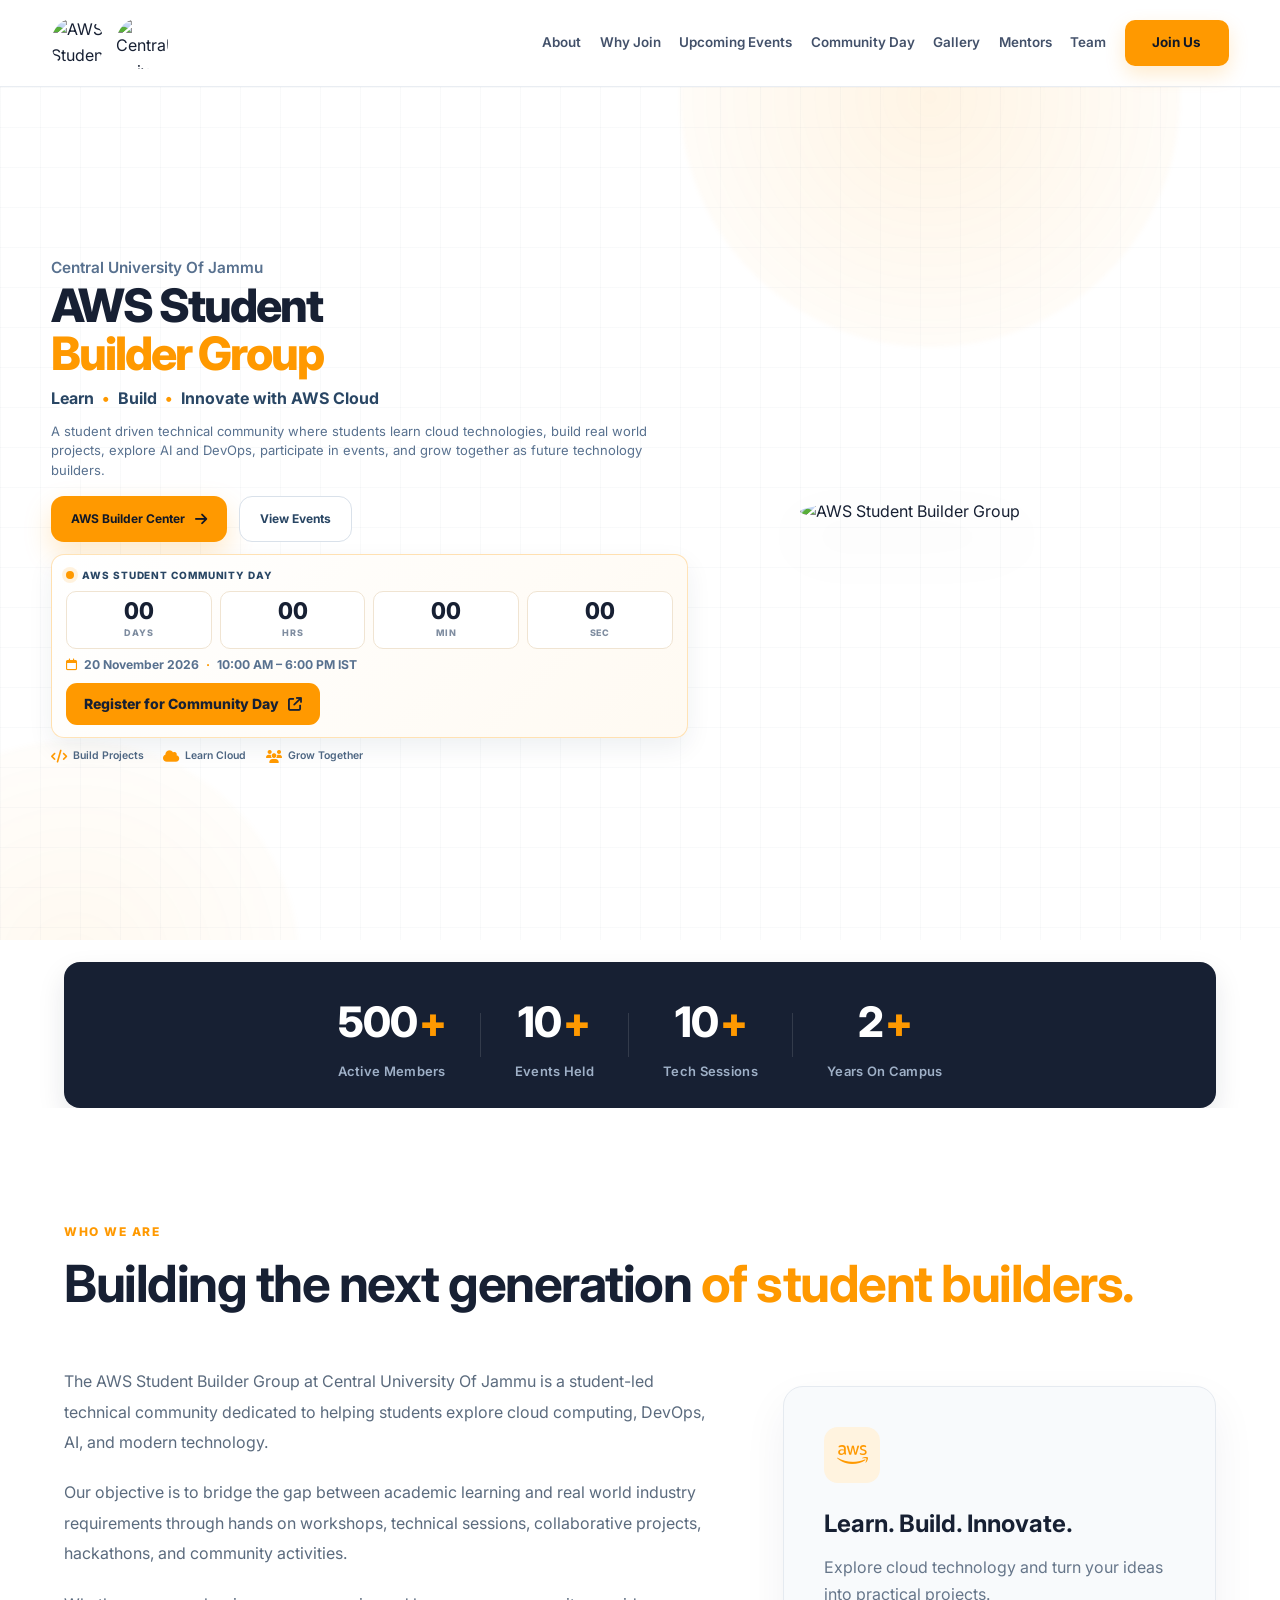
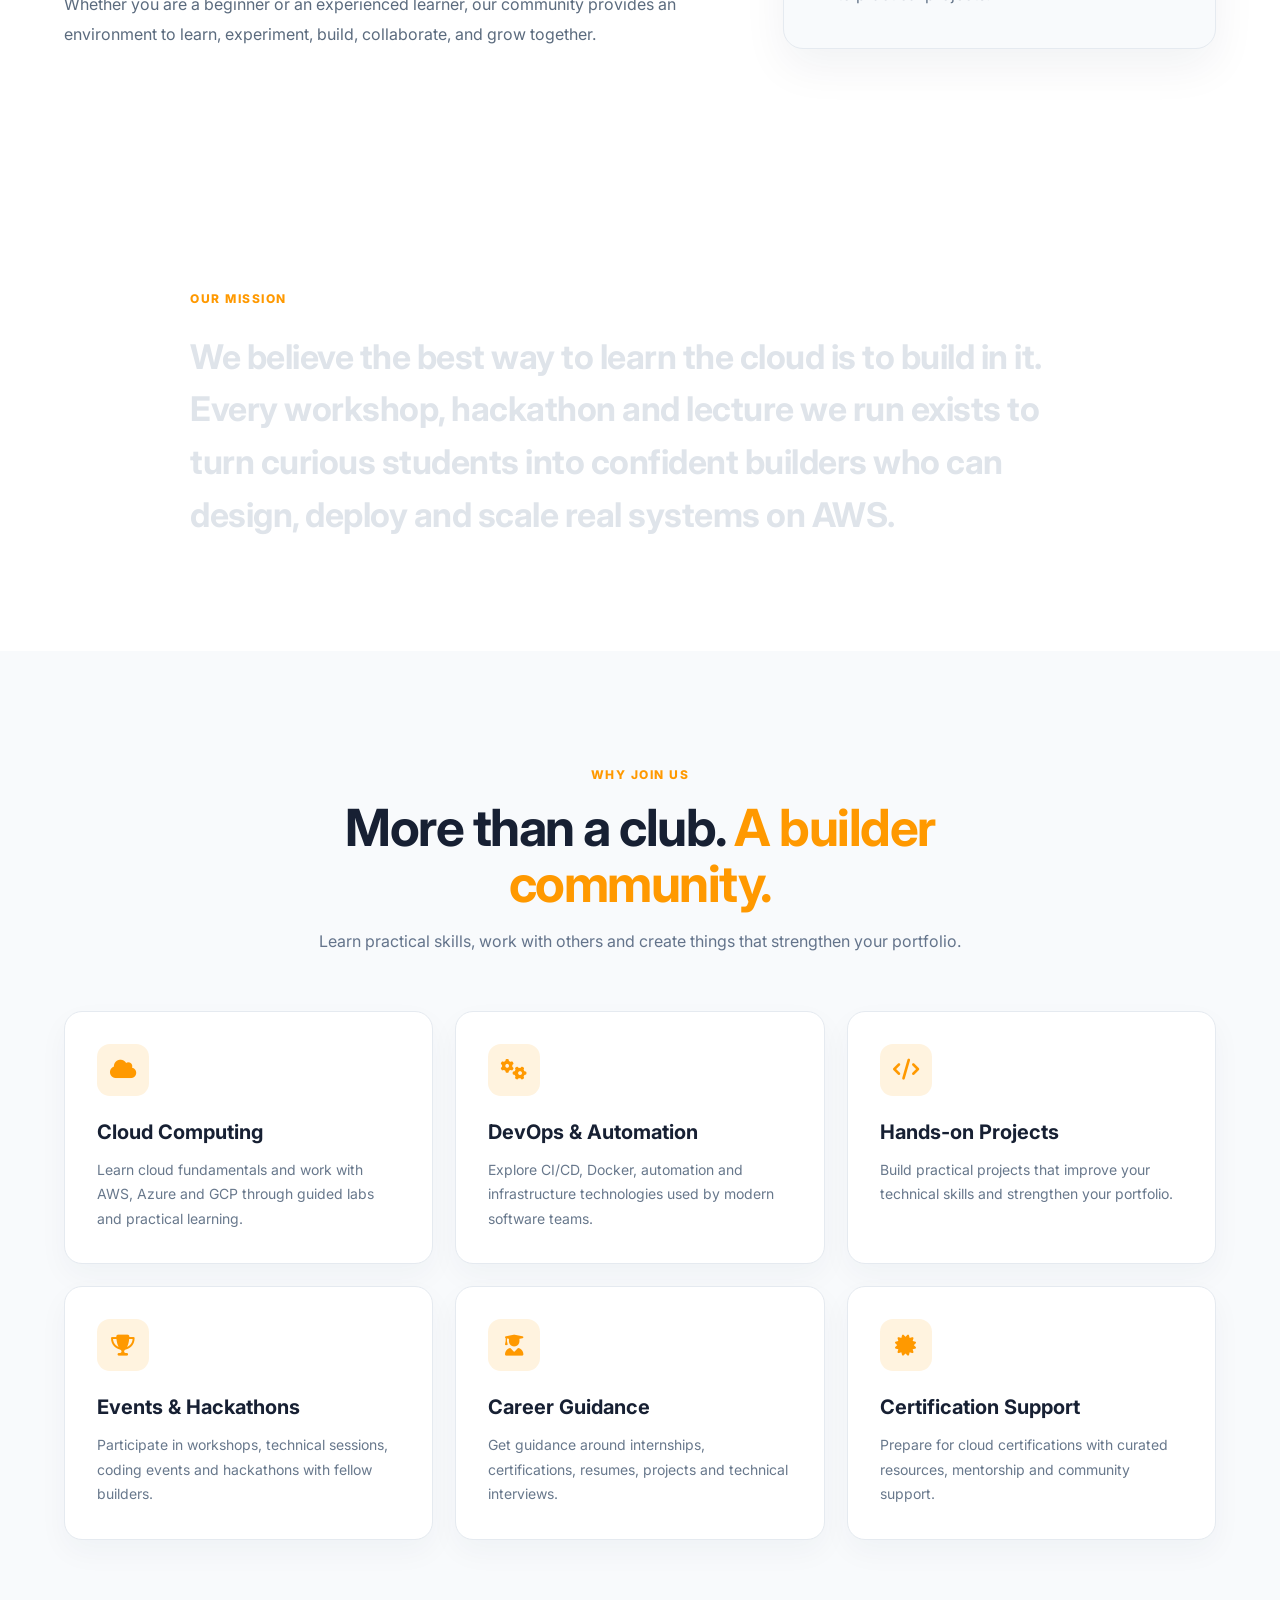
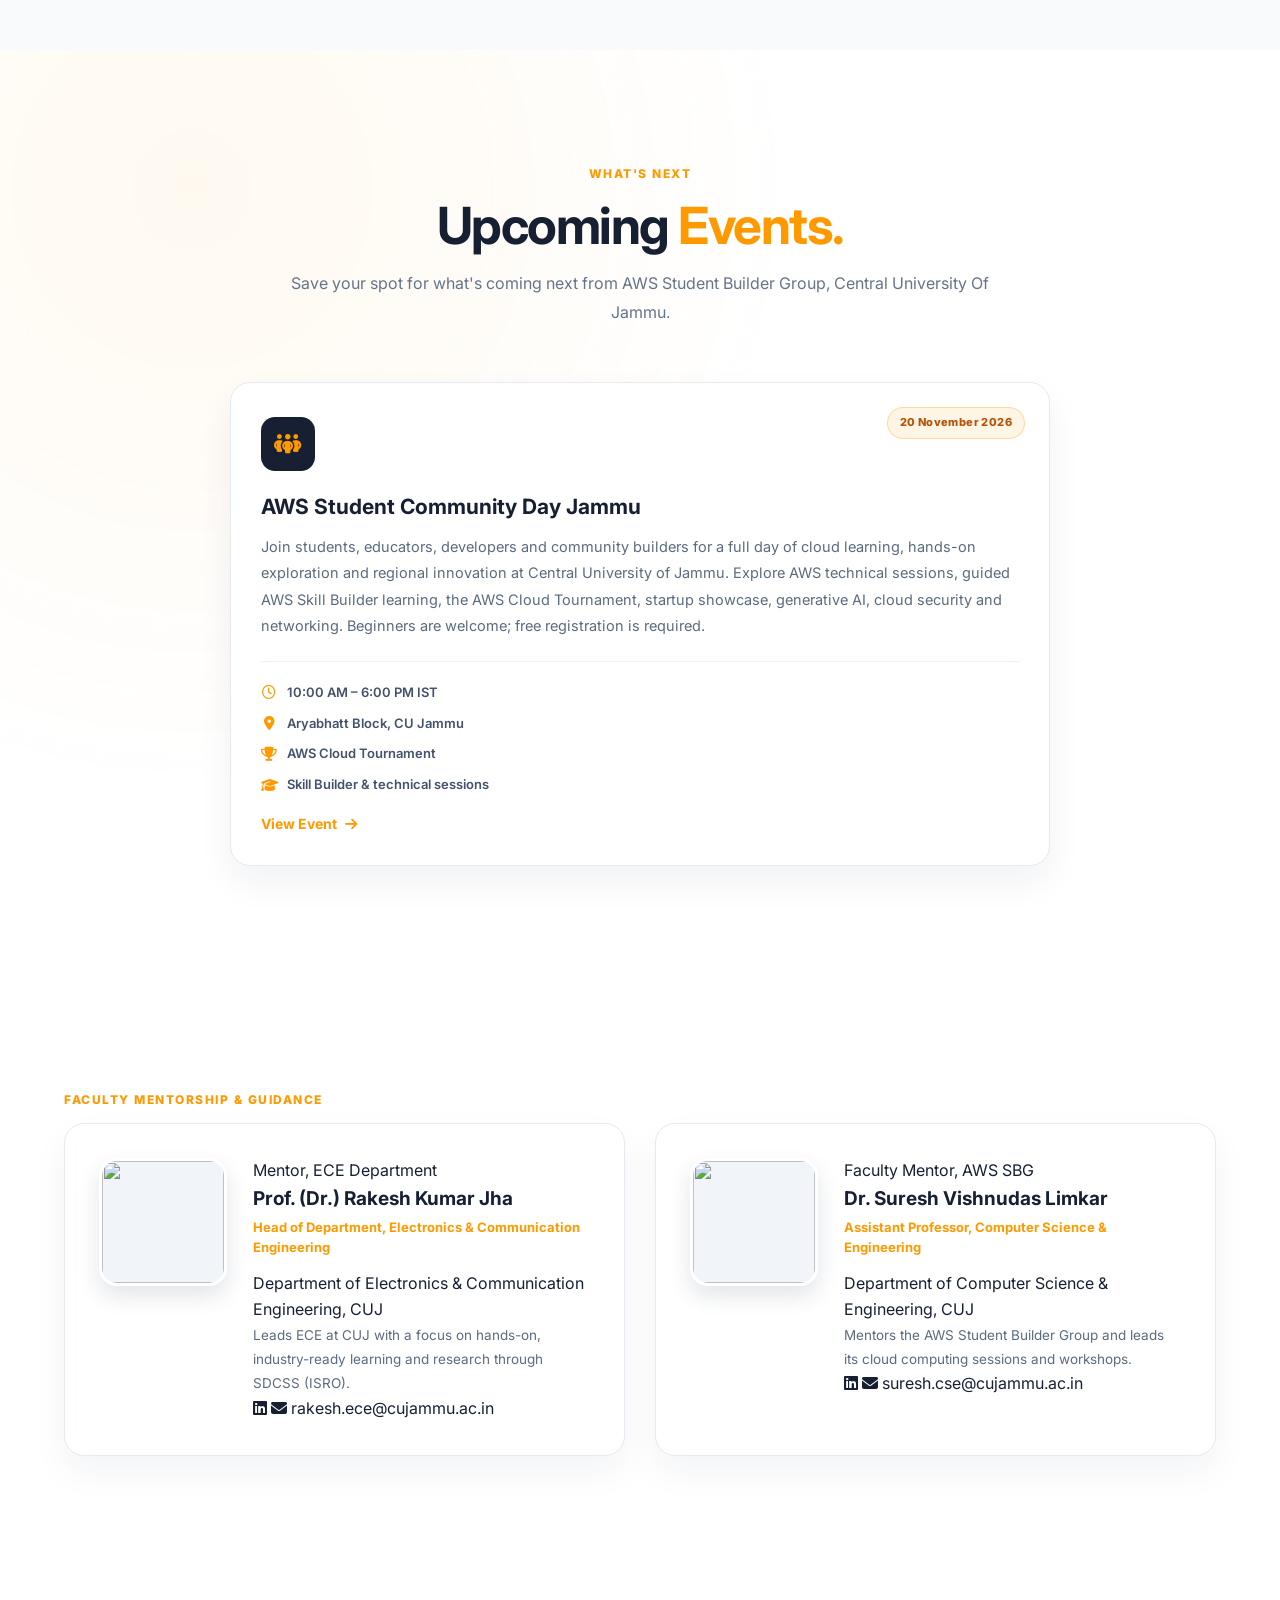
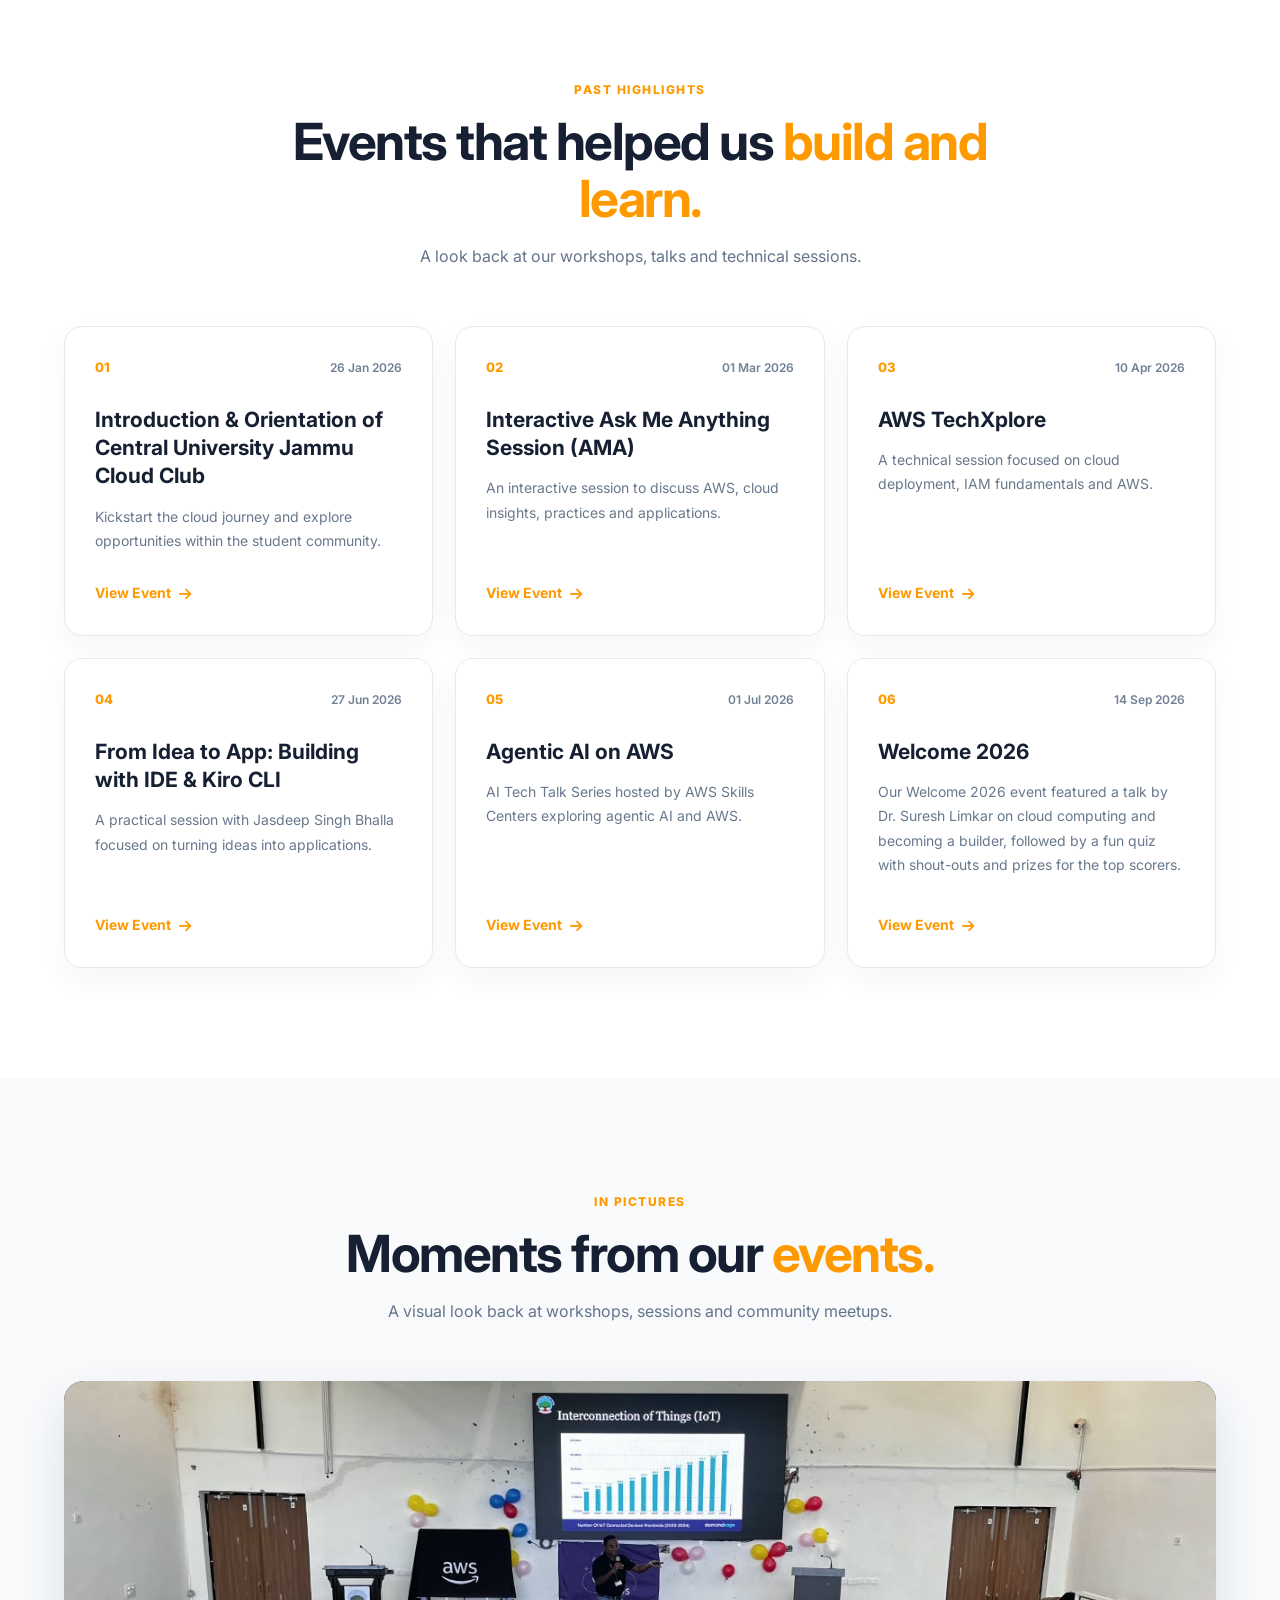
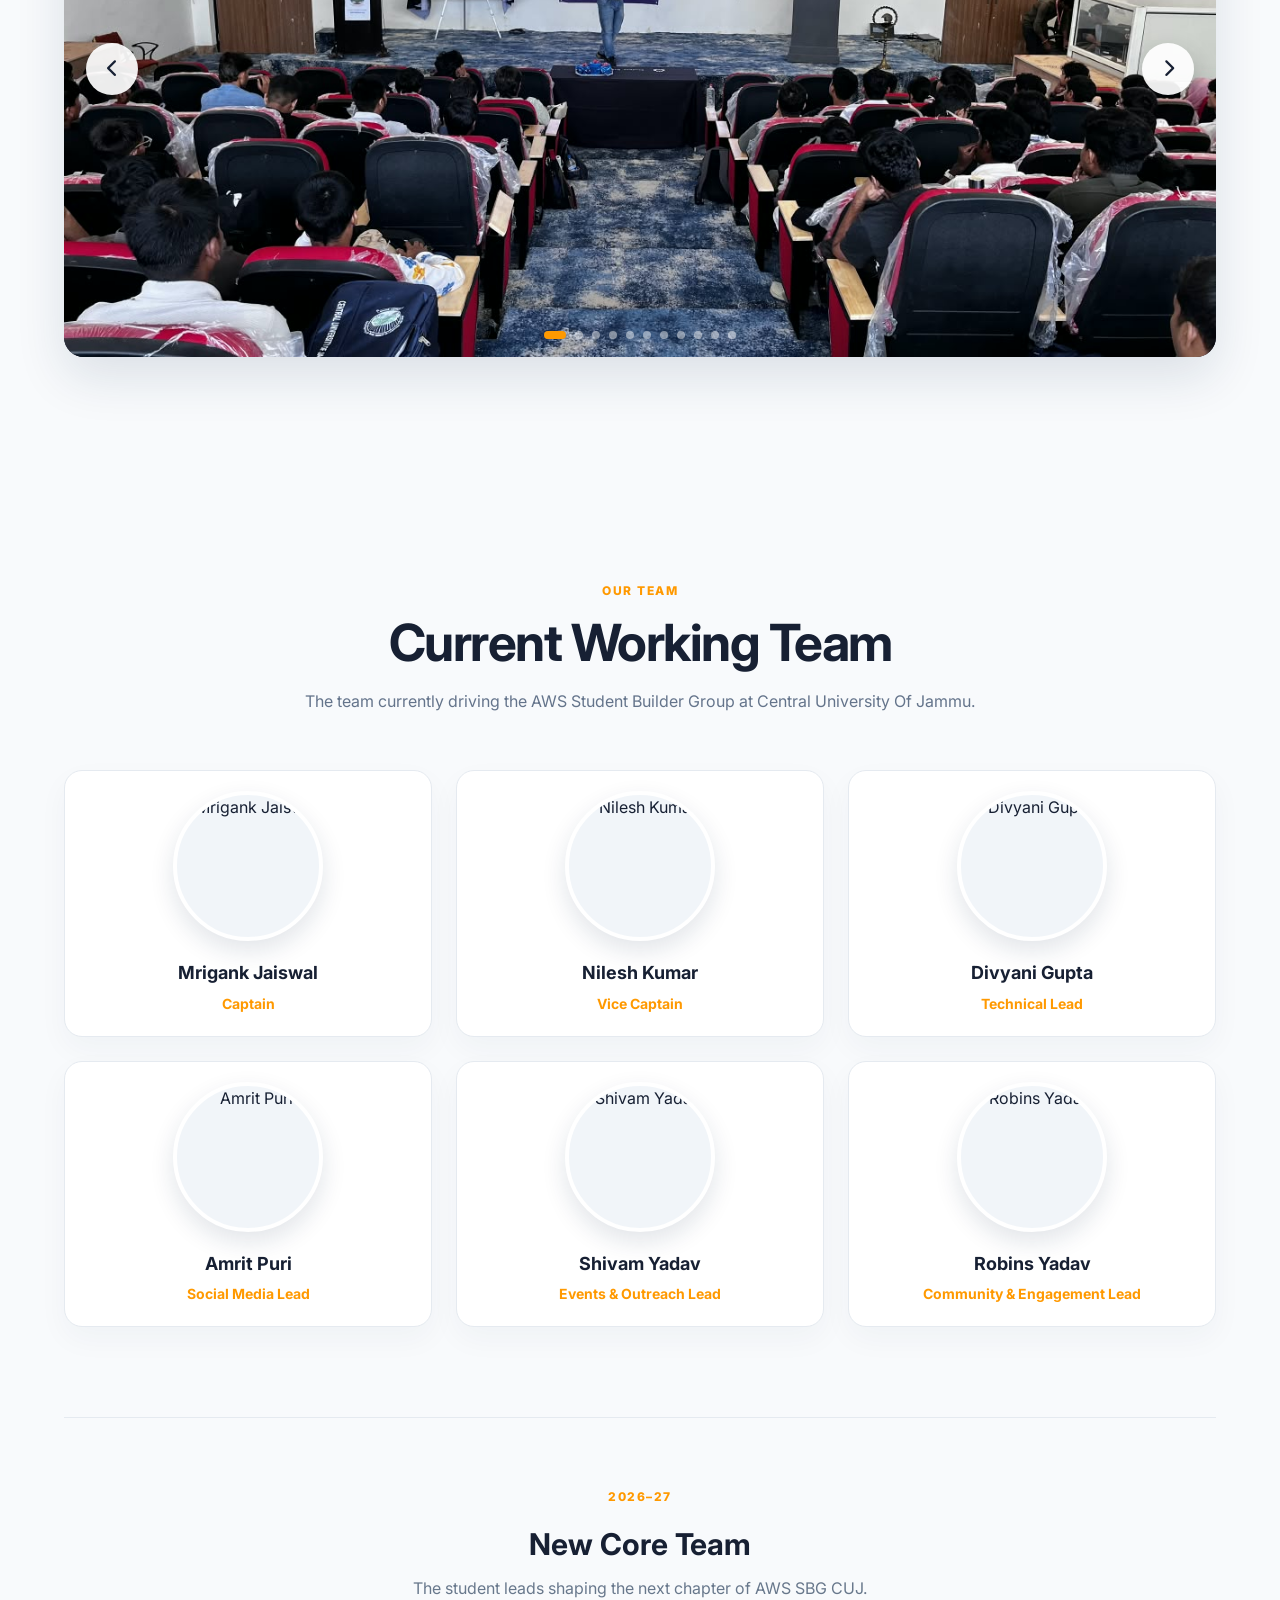
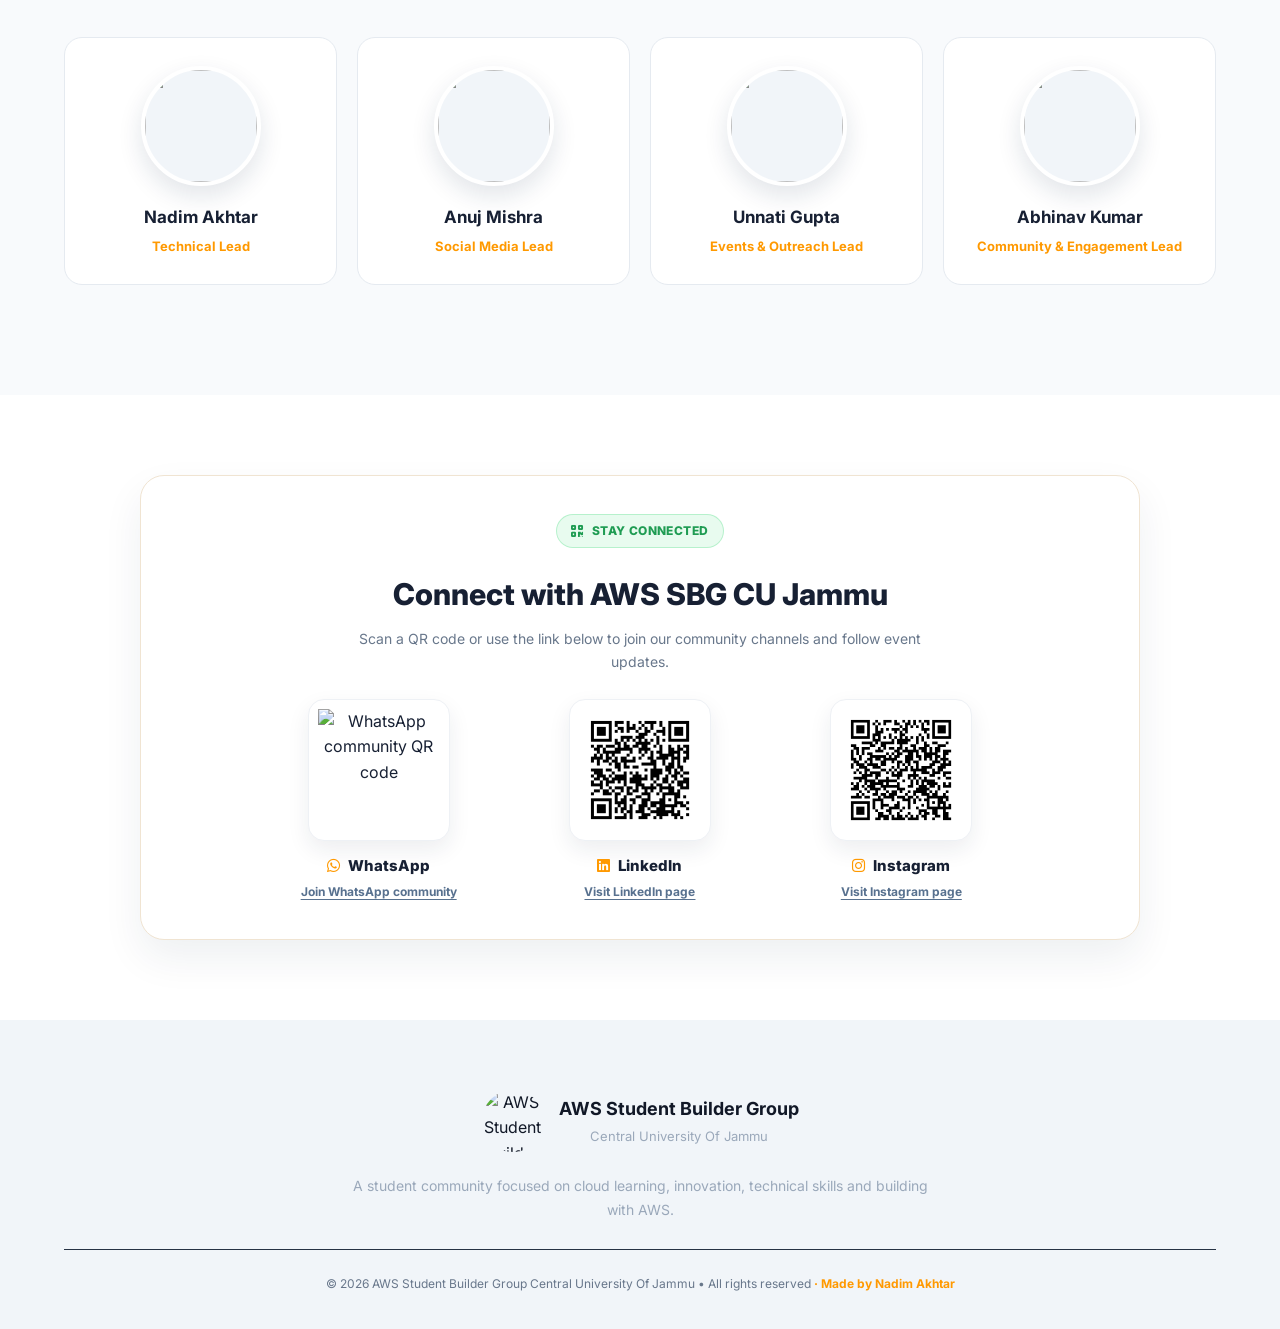
==== commit 865b4b85: "Update Community Day registration link" ====
--- a/index.html
+++ b/index.html
@@ -177,7 +177,7 @@
             </div>
             <a
               class="community-register-btn"
-              href="https://www.meetup.com/aws-sbg-at-central-university-of-jammu/events/316878843/"
+              href="https://aws-scd-cujammu.vercel.app/"
               target="_blank"
               rel="noopener noreferrer"
             >
--- a/style.css
+++ b/style.css
@@ -3201,3 +3201,106 @@
   .hero-mini-info { margin-top: 6px; }
   .hero-logo { width: min(100%, 21vw, 300px); max-height: 52svh; }
 }
+
+/* Desktop viewport fit: keep the hero content compact and prevent large blank bands. */
+@media (min-width: 851px) {
+  .hero {
+    height: auto;
+    min-height: 0;
+    box-sizing: border-box;
+    padding: clamp(28px, 4vh, 42px) 0 clamp(32px, 4.5vh, 48px);
+  }
+
+  .hero-container {
+    height: auto;
+    grid-template-columns: minmax(0, 1.12fr) minmax(320px, .88fr);
+    align-items: center;
+    gap: clamp(24px, 3.2vw, 54px);
+  }
+
+  .hero-content {
+    min-width: 0;
+  }
+
+  .hero-content h1 {
+    font-size: clamp(42px, 3.6vw, 64px);
+    line-height: .98;
+    margin-bottom: 10px;
+  }
+
+  .hero-subtitle {
+    margin-bottom: 10px;
+  }
+
+  .hero-description {
+    max-width: 760px;
+    margin-bottom: 16px;
+    line-height: 1.5;
+  }
+
+  .hero-buttons {
+    gap: 12px;
+    margin-bottom: 12px;
+  }
+
+  .hero-buttons .btn {
+    min-height: 46px;
+    padding: 0 20px;
+  }
+
+  .community-countdown-card {
+    width: min(100%, 760px);
+    box-sizing: border-box;
+    margin: 0 0 10px;
+    padding: 12px 14px;
+  }
+
+  .community-countdown-units {
+    gap: 8px;
+    margin: 8px 0;
+  }
+
+  .community-countdown-units > div {
+    padding: 7px 4px;
+  }
+
+  .community-countdown-units strong {
+    font-size: clamp(22px, 1.8vw, 30px);
+  }
+
+  .community-countdown-footer {
+    font-size: clamp(12px, .95vw, 14px);
+    flex-wrap: wrap;
+  }
+
+  .community-register-btn {
+    width: fit-content;
+    min-height: 42px;
+    box-sizing: border-box;
+    margin-top: 10px;
+    padding: 0 18px;
+    font-size: 14px;
+    white-space: nowrap;
+  }
+
+  .hero-logo-area {
+    min-height: 0;
+    height: auto;
+  }
+
+  .hero-logo {
+    width: min(100%, clamp(300px, 28vw, 390px));
+    max-height: 390px;
+  }
+}
+
+@media (min-width: 851px) and (max-height: 760px) {
+  .hero { padding-top: 20px; padding-bottom: 24px; }
+  .hero-logo { width: min(100%, 320px); max-height: 320px; }
+  .hero-content h1 { font-size: clamp(38px, 3.1vw, 52px); }
+  .hero-description { font-size: 13px; line-height: 1.4; margin-bottom: 10px; }
+  .community-countdown-card { padding: 8px 12px; }
+  .community-countdown-units { margin: 5px 0; }
+  .community-countdown-units > div { padding: 4px 3px; }
+  .community-register-btn { min-height: 38px; margin-top: 7px; }
+}
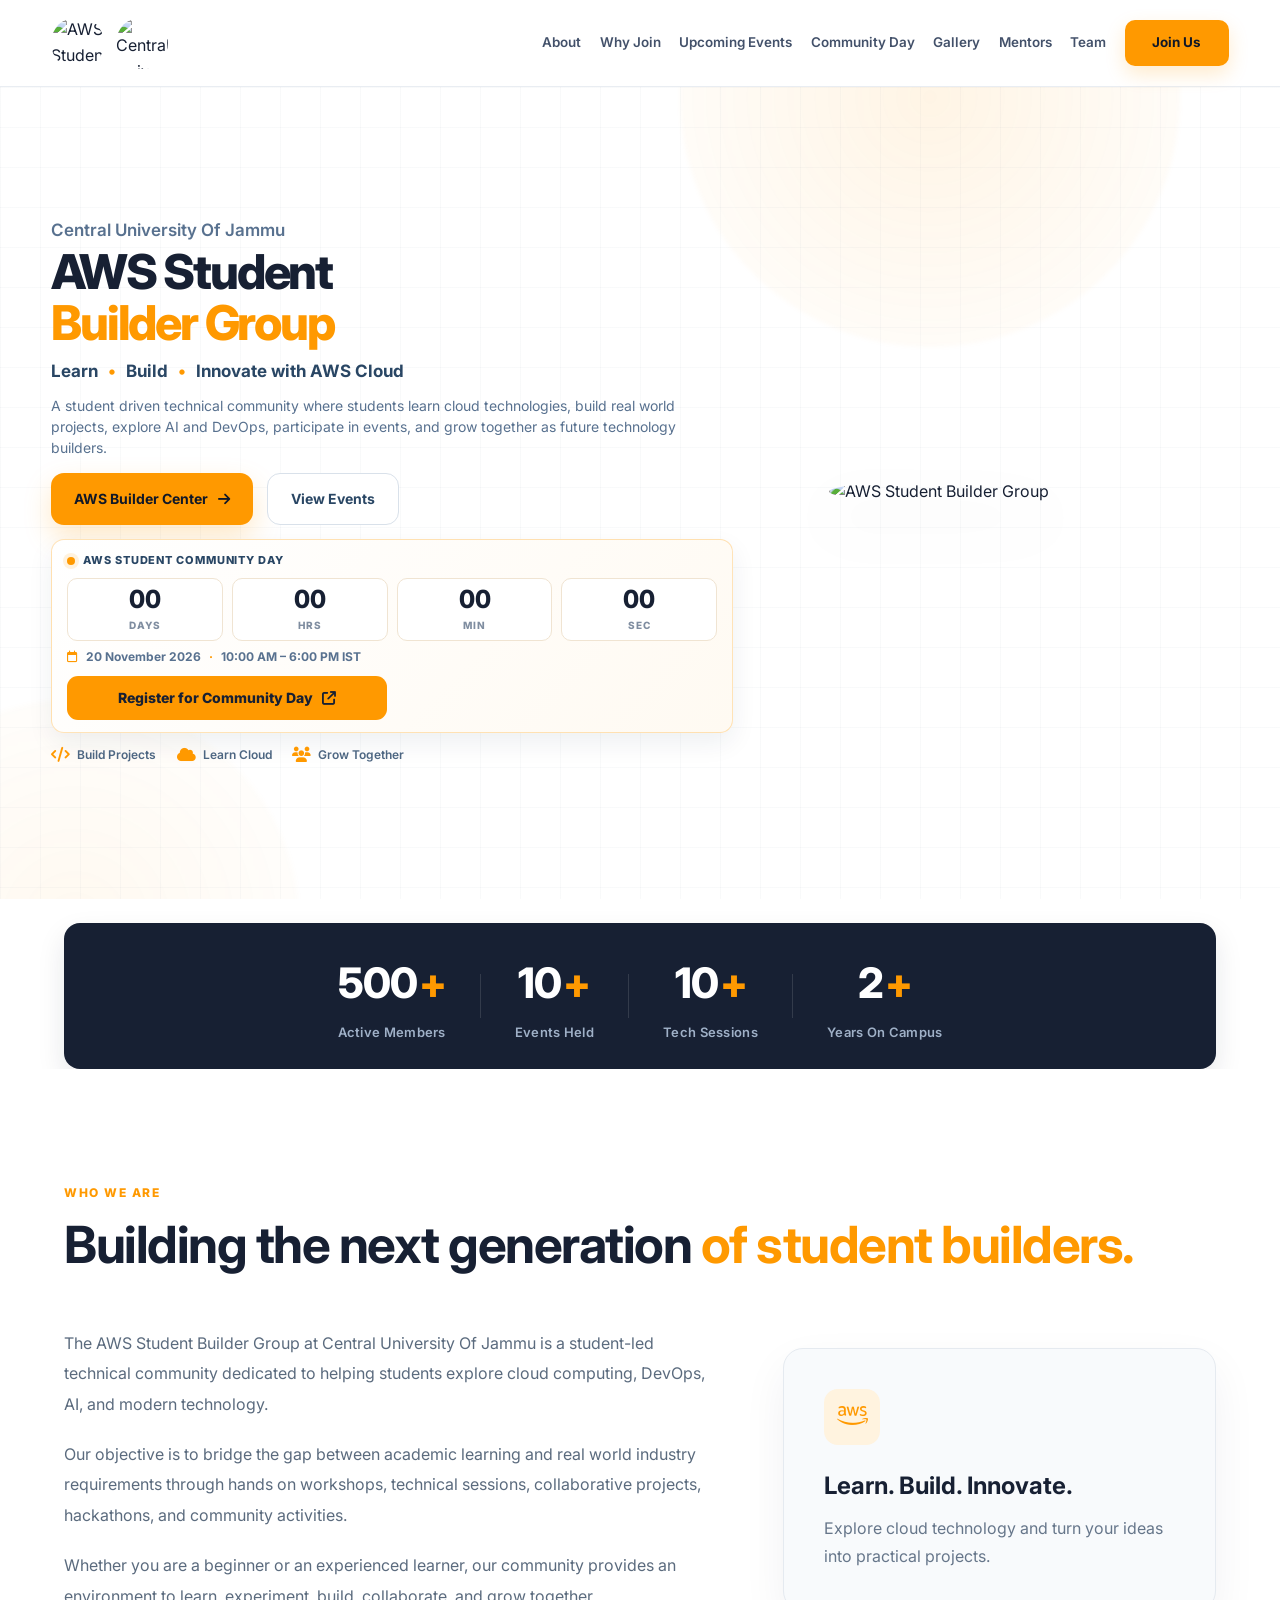
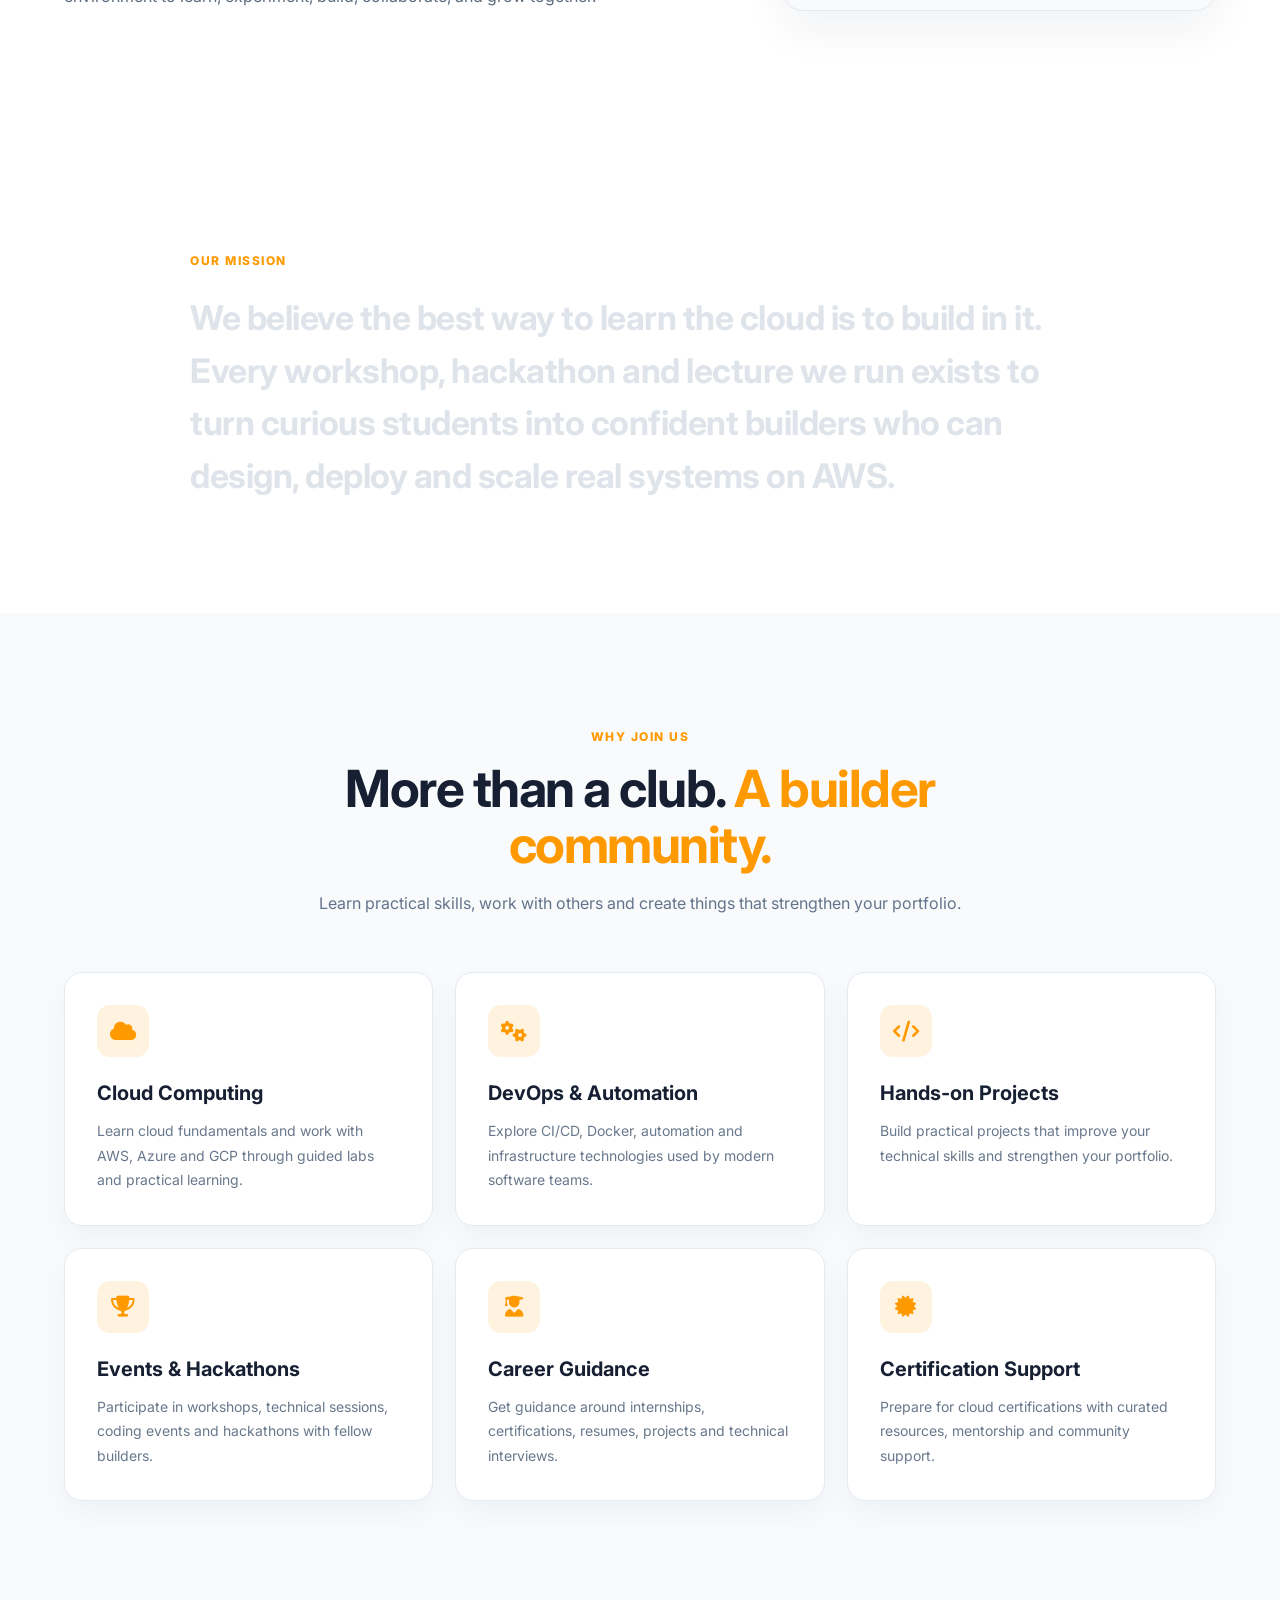
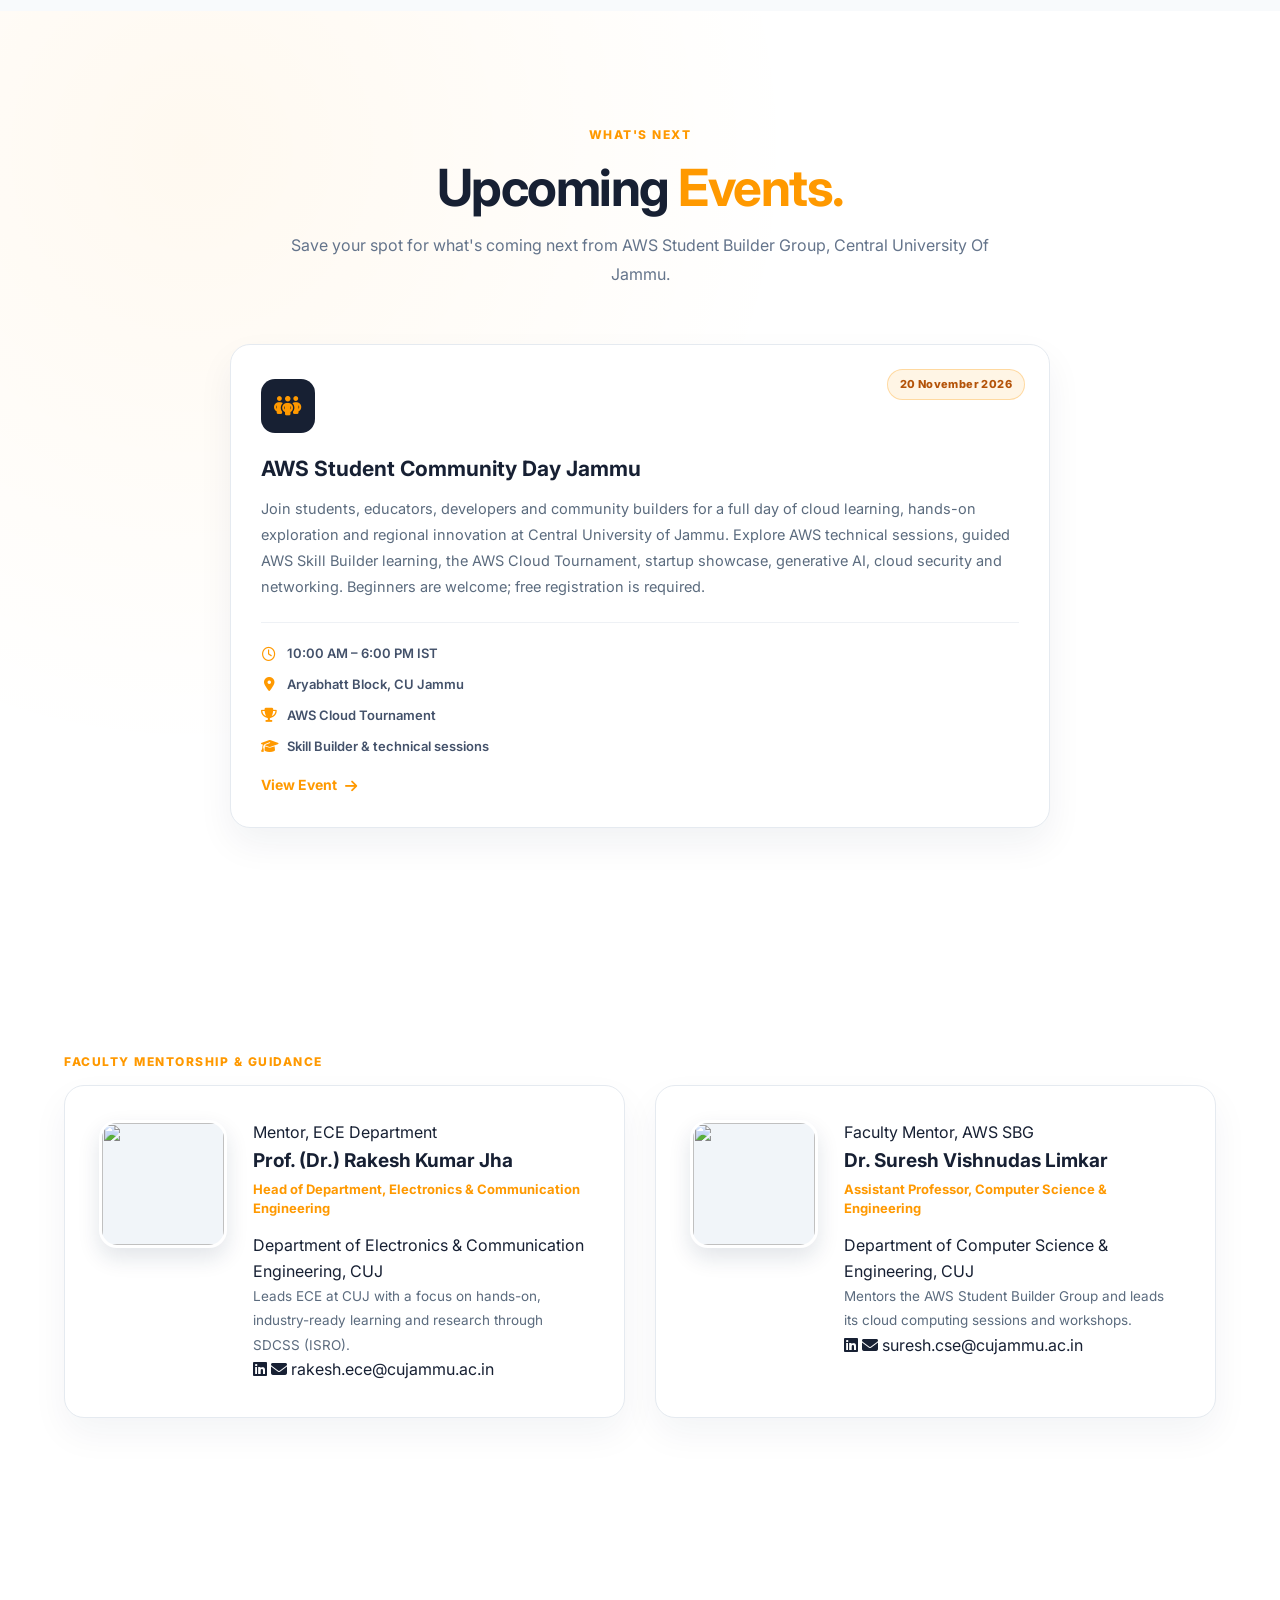
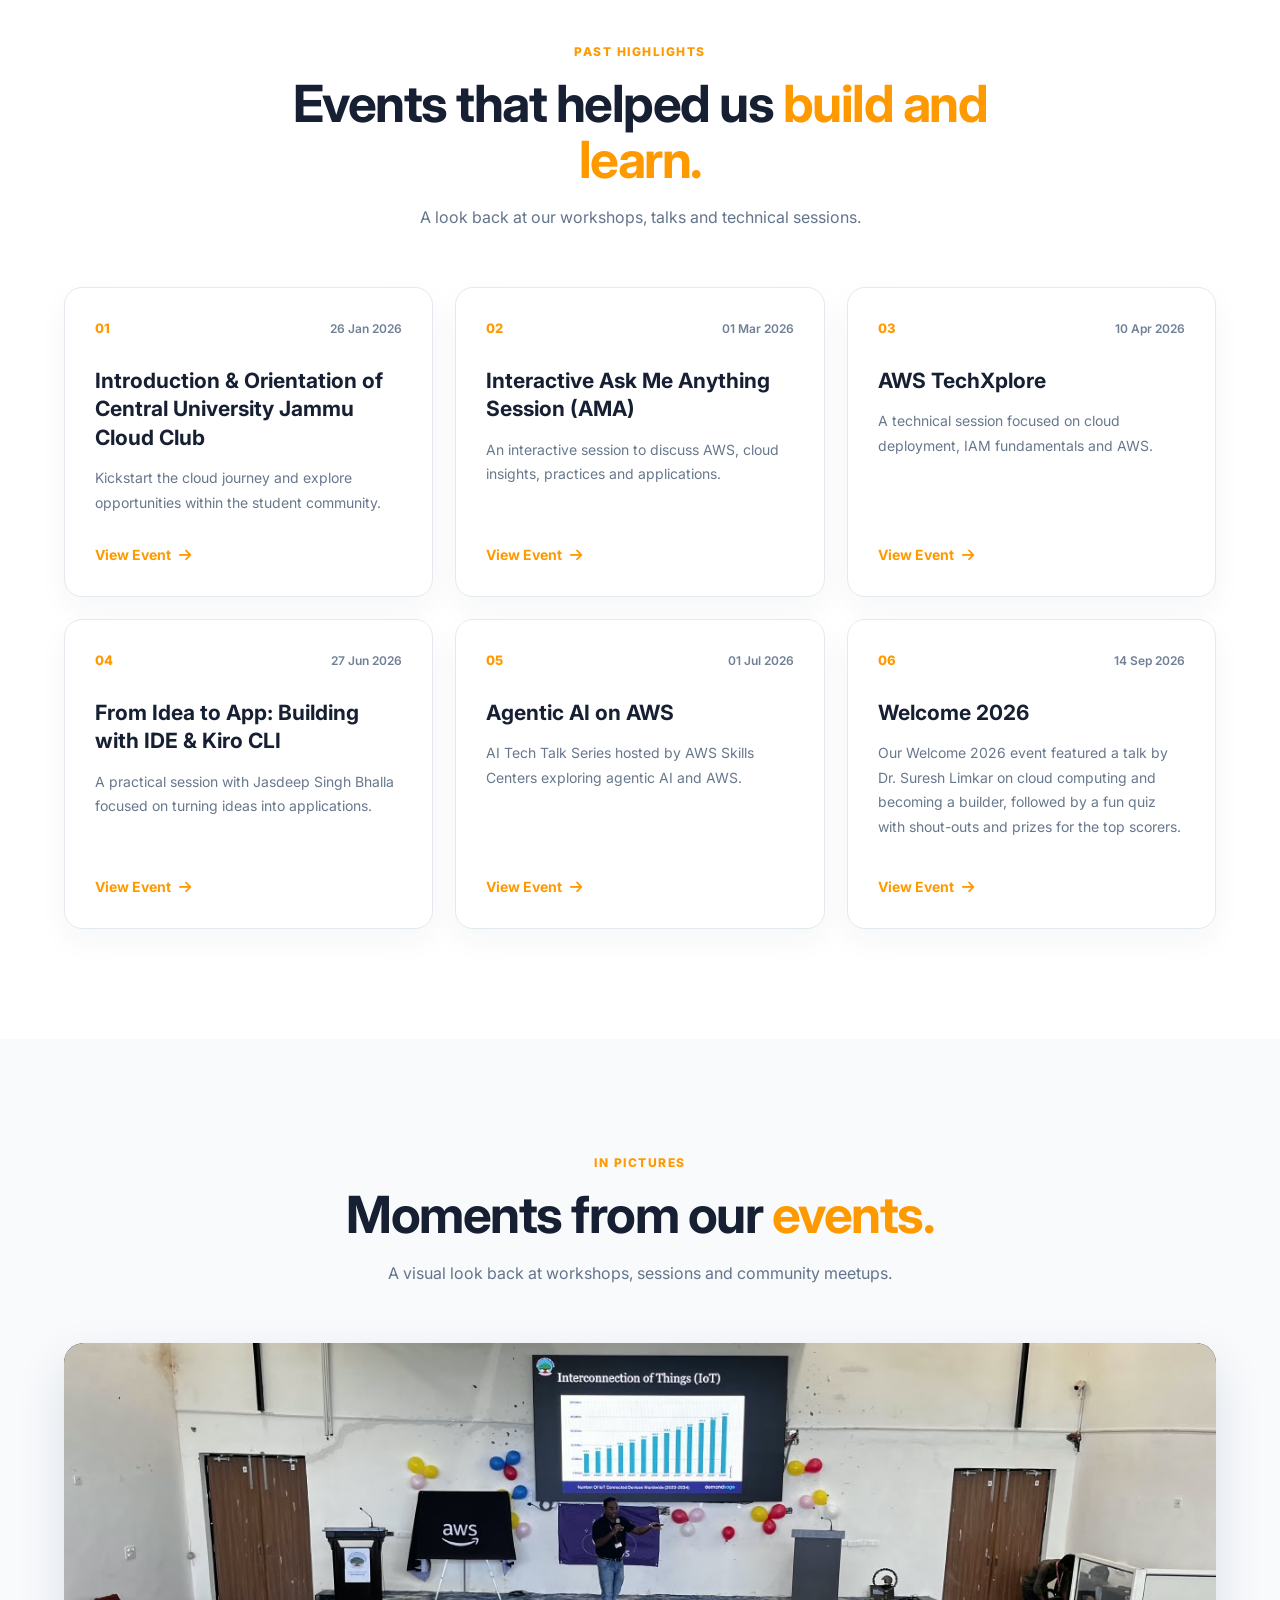
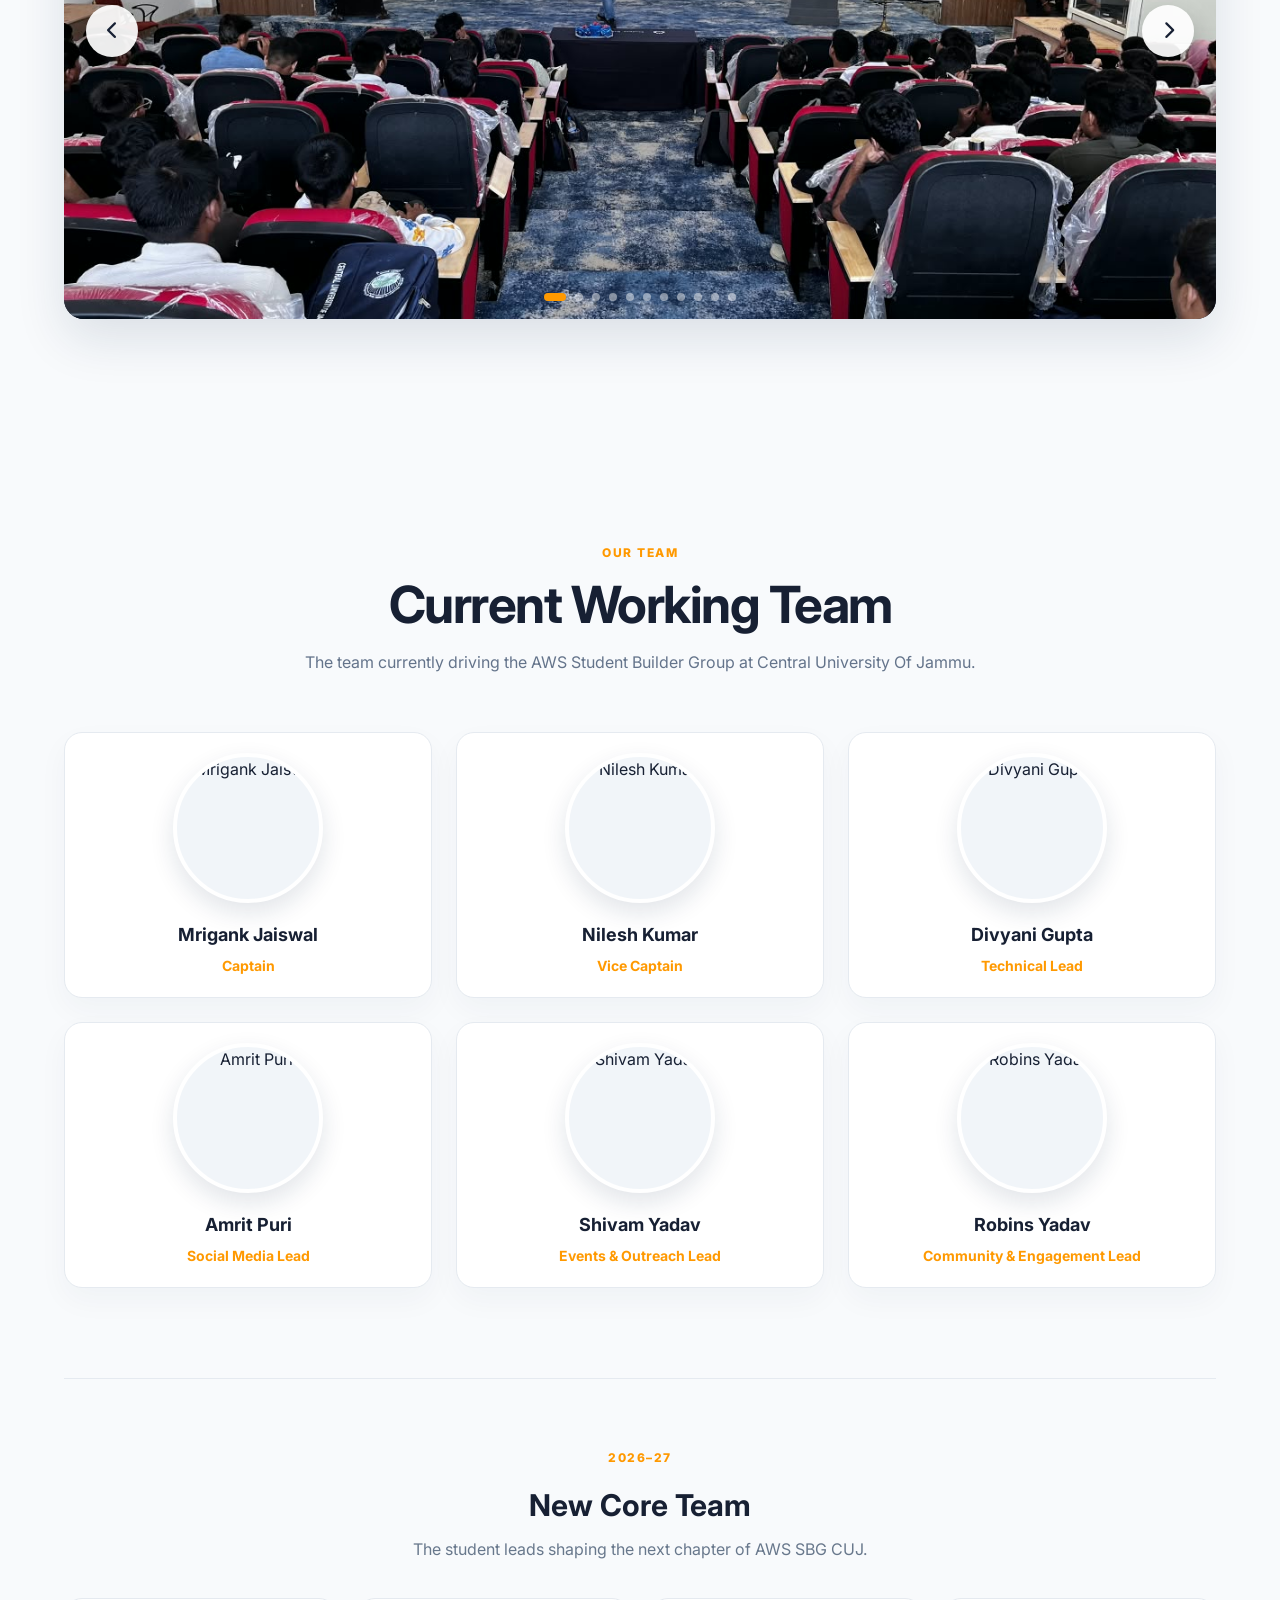
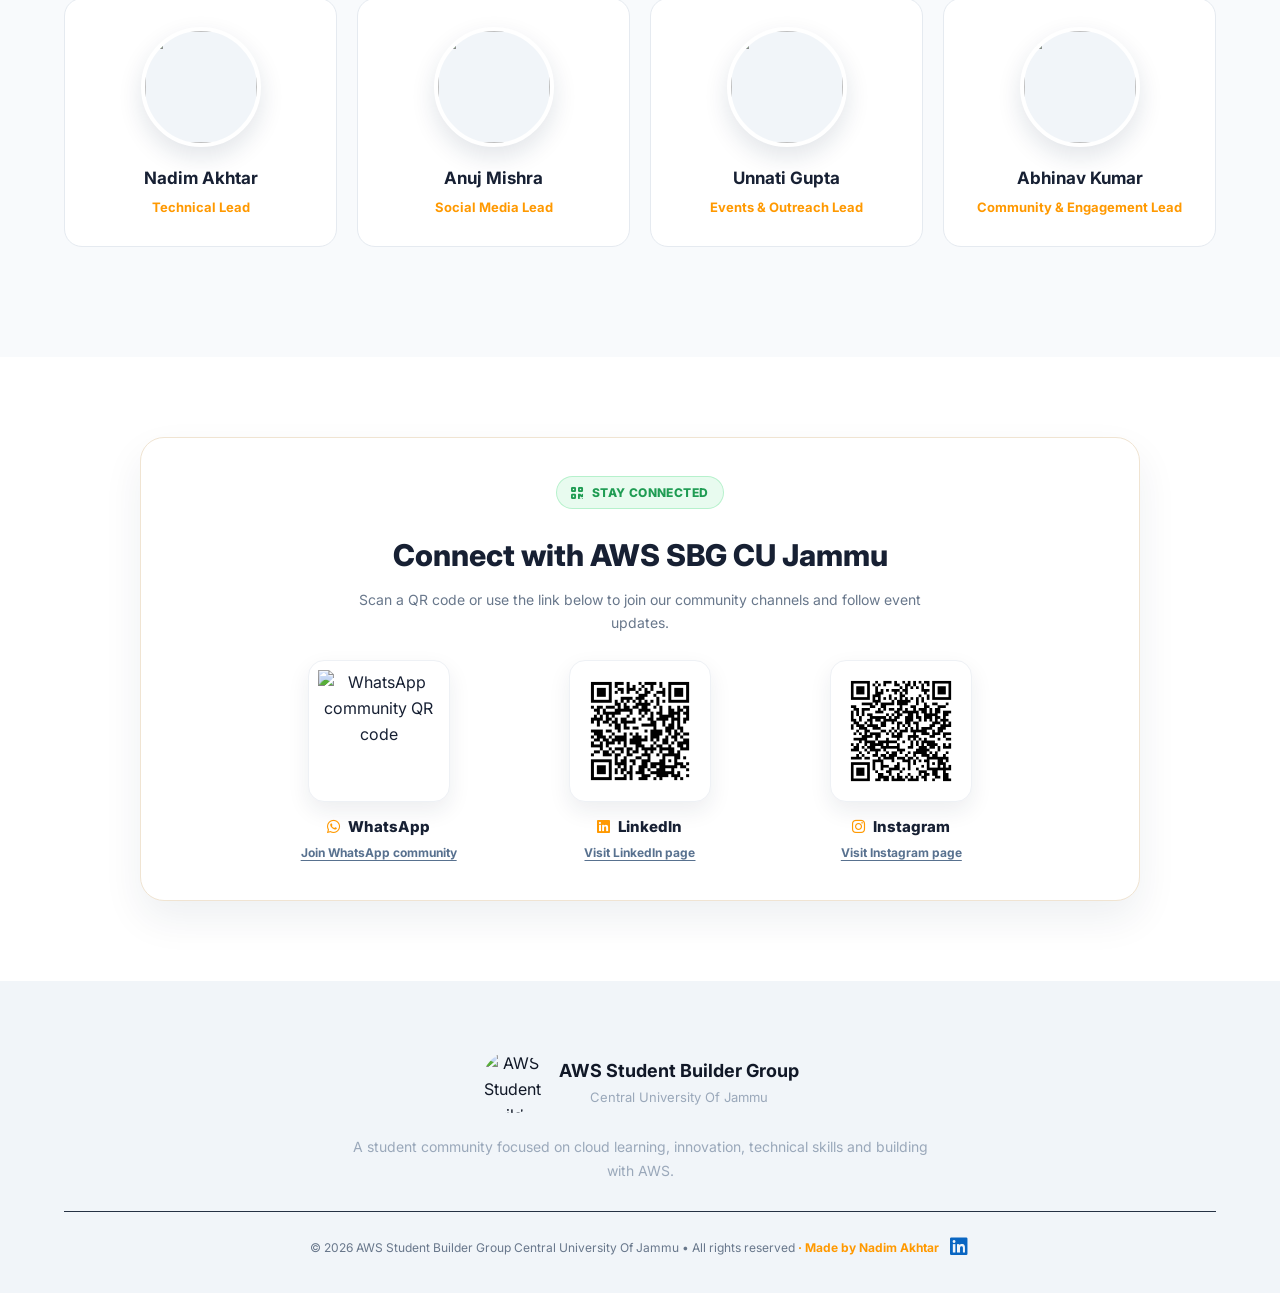
==== commit 18578478: "update hero section" ====
--- a/index.html
+++ b/index.html
@@ -1042,6 +1042,14 @@
         <p class="footer-note">
           © 2026 AWS Student Builder Group Central University Of Jammu • All
           rights reserved <span class="footer-credit">· Made by Nadim Akhtar</span>
+          <a
+            class="footer-linkedin"
+            href="https://www.linkedin.com/in/nadim-akhtar-05125b396/"
+            target="_blank"
+            rel="noopener noreferrer"
+            aria-label="Nadim Akhtar on LinkedIn"
+            title="Connect with Nadim Akhtar on LinkedIn"
+          ><i class="fa-brands fa-linkedin" aria-hidden="true"></i></a>
         </p>
       </div>
     </footer>
--- a/style.css
+++ b/style.css
@@ -3304,3 +3304,109 @@
   .community-countdown-units > div { padding: 4px 3px; }
   .community-register-btn { min-height: 38px; margin-top: 7px; }
 }
+
+/* Final first-screen layout: keep the complete hero visible before statistics. */
+@media (min-width: 851px) {
+  .hero {
+    height: calc(100svh - 88px);
+    min-height: 620px;
+    padding: 14px 0 18px;
+    box-sizing: border-box;
+  }
+
+  .hero-container {
+    width: min(1560px, 92%);
+    height: 100%;
+    grid-template-columns: minmax(0, 1.2fr) minmax(340px, .8fr);
+    gap: clamp(28px, 3.2vw, 54px);
+    align-items: center;
+  }
+
+  .hero-content { padding: 0; min-width: 0; }
+  .hero-university {
+    font-size: clamp(17px, 1.25vw, 20px);
+    margin-bottom: 7px;
+  }
+  .hero-content h1 {
+    font-size: clamp(48px, 3.65vw, 64px);
+    line-height: .99;
+    margin-bottom: 11px;
+    letter-spacing: -2.2px;
+  }
+  .hero-content h1 span { margin-top: 4px; }
+  .hero-subtitle {
+    font-size: clamp(17px, 1.3vw, 21px);
+    gap: 10px;
+    margin-bottom: 11px;
+  }
+  .hero-description {
+    max-width: 790px;
+    font-size: clamp(14px, 1.02vw, 16px);
+    line-height: 1.48;
+    margin-bottom: 15px;
+  }
+  .hero-buttons { gap: 14px; margin-bottom: 14px; }
+  .hero-buttons .btn {
+    min-height: 52px;
+    padding: 0 clamp(18px, 1.8vw, 27px);
+    font-size: 14px;
+  }
+  .community-countdown-card {
+    width: 100%;
+    max-width: none;
+    box-sizing: border-box;
+    margin: 0 0 12px;
+    padding: 12px 15px;
+  }
+  .community-countdown-heading { font-size: 11px; }
+  .community-countdown-units { gap: 9px; margin: 8px 0; }
+  .community-countdown-units > div { padding: 7px 4px; }
+  .community-countdown-units strong { font-size: clamp(23px, 1.95vw, 29px); }
+  .community-countdown-units span { font-size: 10px; margin-top: 4px; }
+  .community-countdown-footer { font-size: clamp(12px, .9vw, 14px); gap: 8px; }
+  .community-register-btn {
+    width: auto;
+    min-width: min(320px, 100%);
+    min-height: 44px;
+    justify-content: center;
+    margin-top: 10px;
+    padding: 10px 20px;
+    font-size: 14px;
+  }
+  .hero-mini-info { gap: clamp(14px, 1.6vw, 24px); }
+  .hero-mini-info > div { font-size: clamp(12px, .9vw, 14px); gap: 7px; }
+  .hero-mini-info i { font-size: 15px; }
+  .hero-logo-area { height: 100%; min-height: 0; }
+  .hero-logo {
+    width: min(100%, clamp(340px, 27vw, 450px));
+    max-height: 70svh;
+  }
+
+  /* The statistics section remains the next section, below the opening viewport. */
+  .stats-section { margin-top: 24px; }
+}
+
+
+/* LinkedIn link beside the footer creator credit */
+.footer-linkedin {
+  display: inline-flex;
+  align-items: center;
+  justify-content: center;
+  width: 22px;
+  height: 22px;
+  margin-left: 6px;
+  border-radius: 4px;
+  color: #0a66c2;
+  font-size: 20px;
+  text-decoration: none;
+  vertical-align: -2px;
+  transition: color 0.2s ease, transform 0.2s ease;
+}
+.footer-linkedin:hover {
+  color: #004182;
+  transform: translateY(-2px);
+}
+.footer-linkedin:focus-visible {
+  outline: 2px solid #0a66c2;
+  outline-offset: 3px;
+}
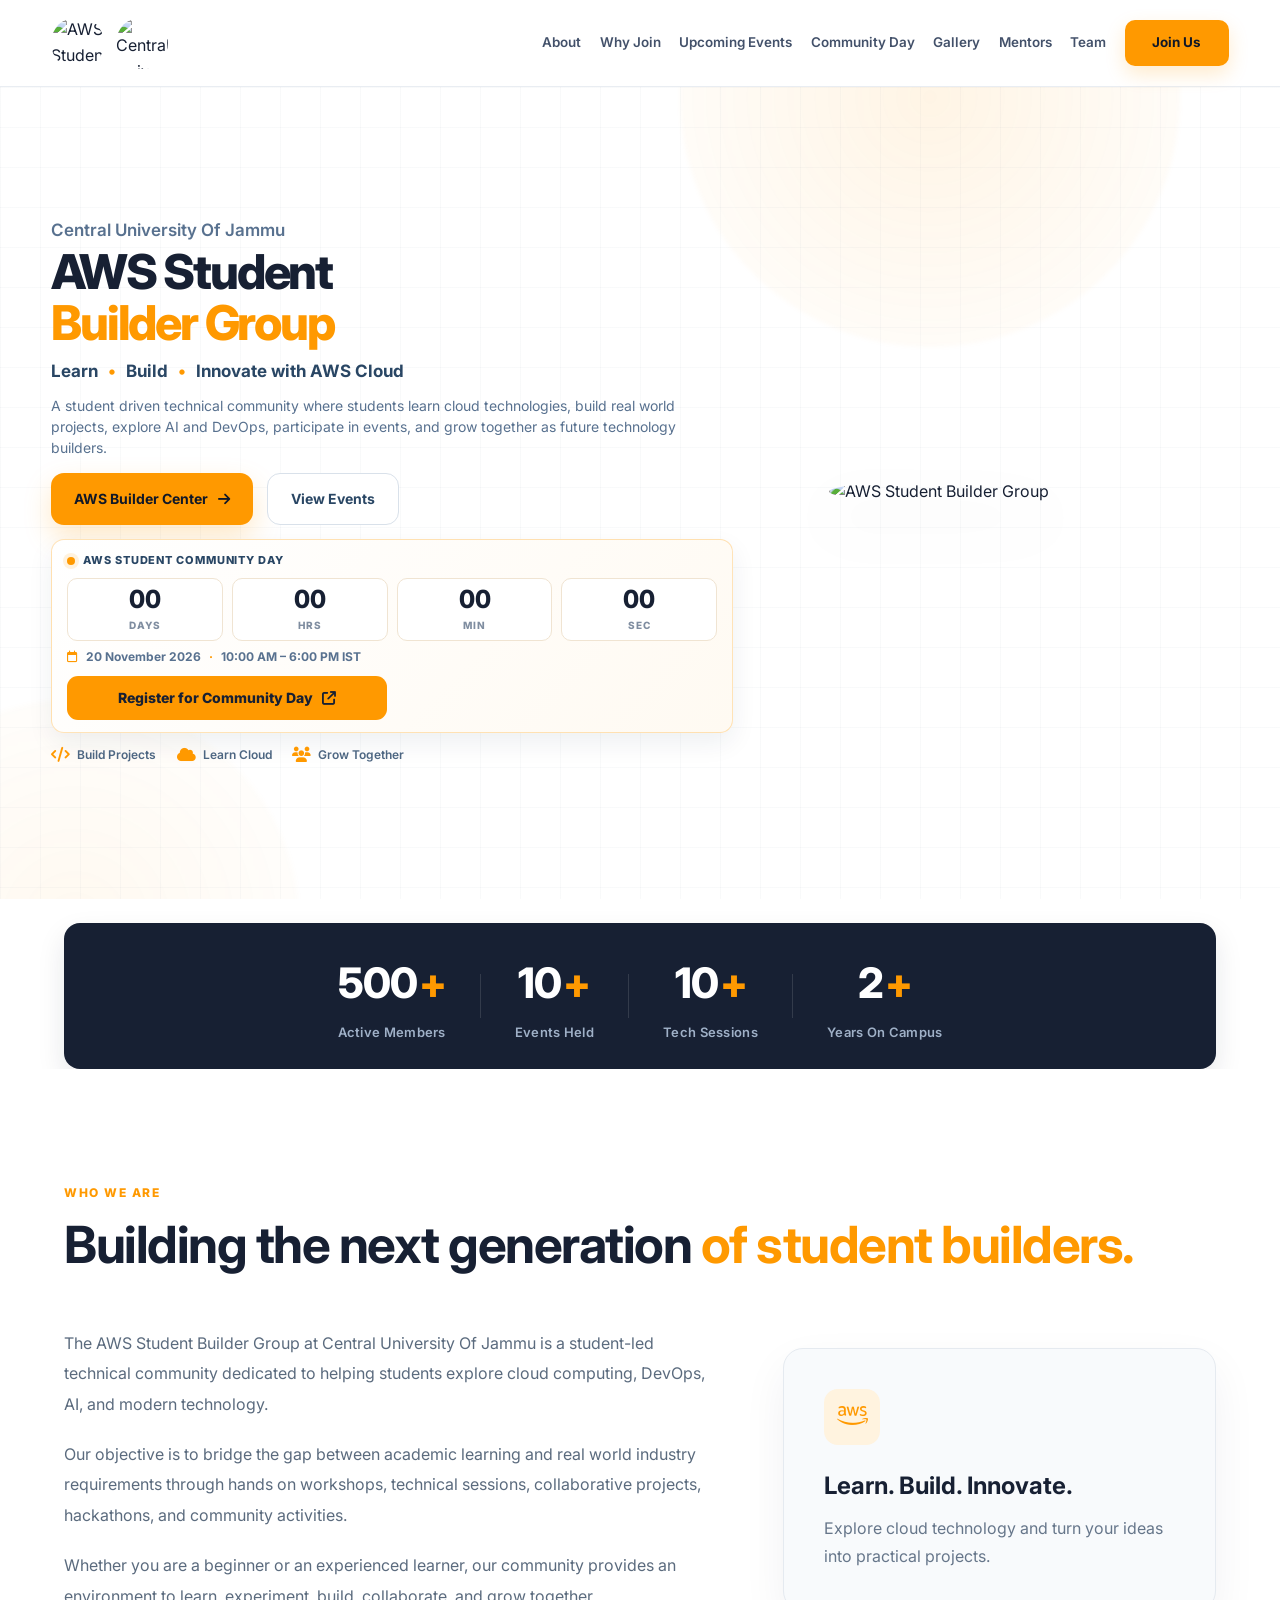
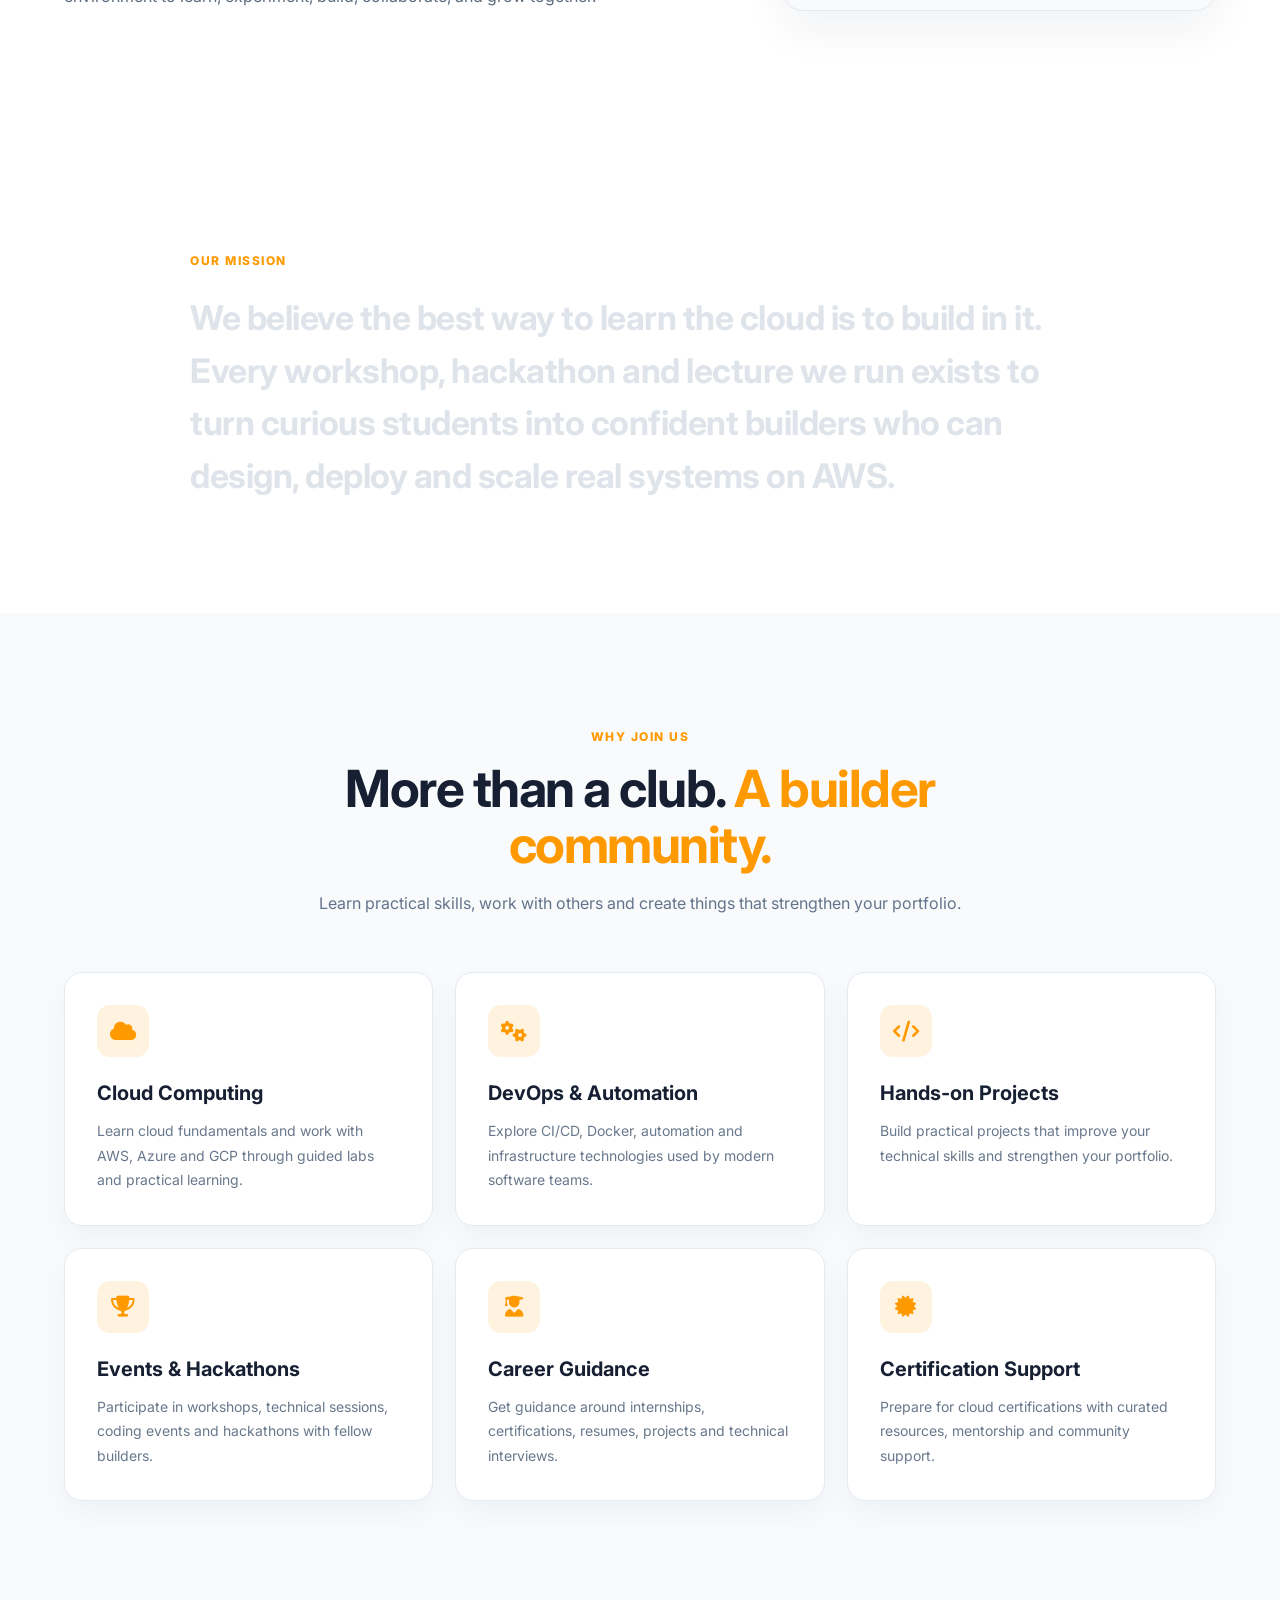
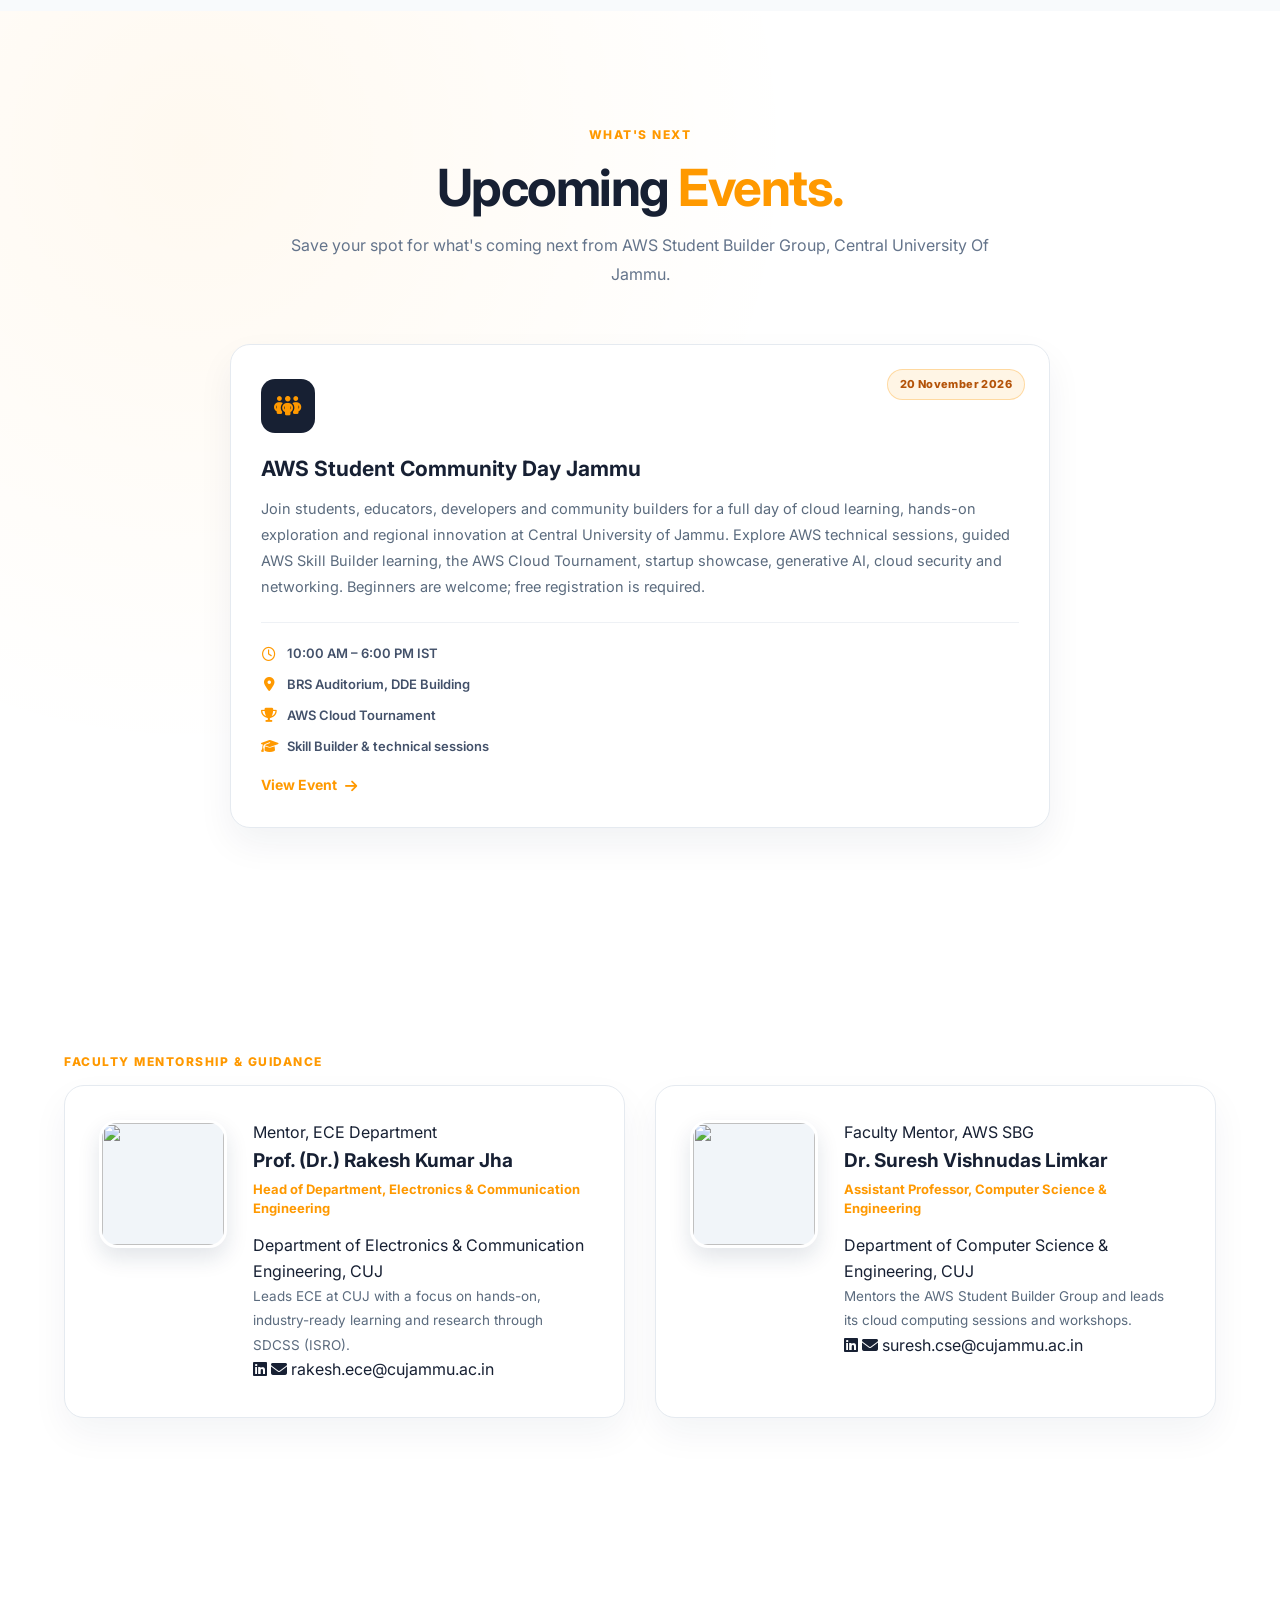
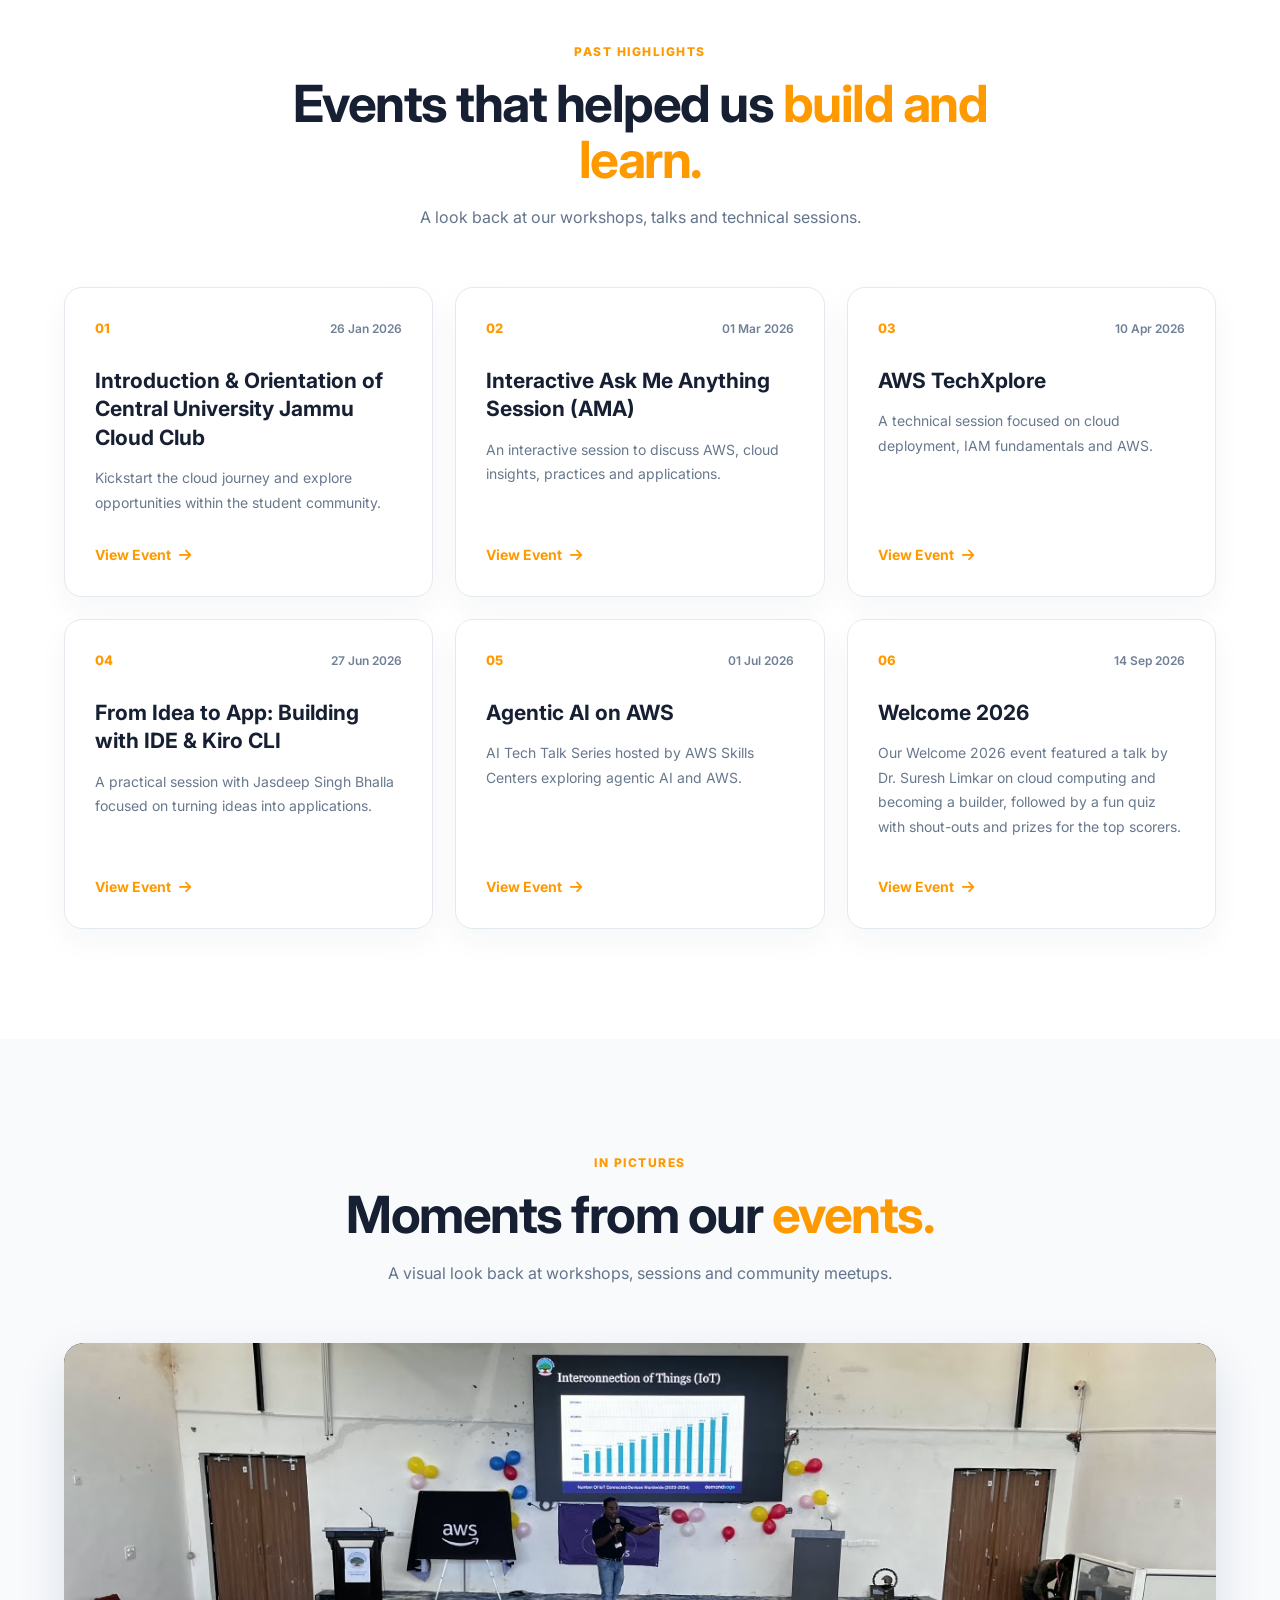
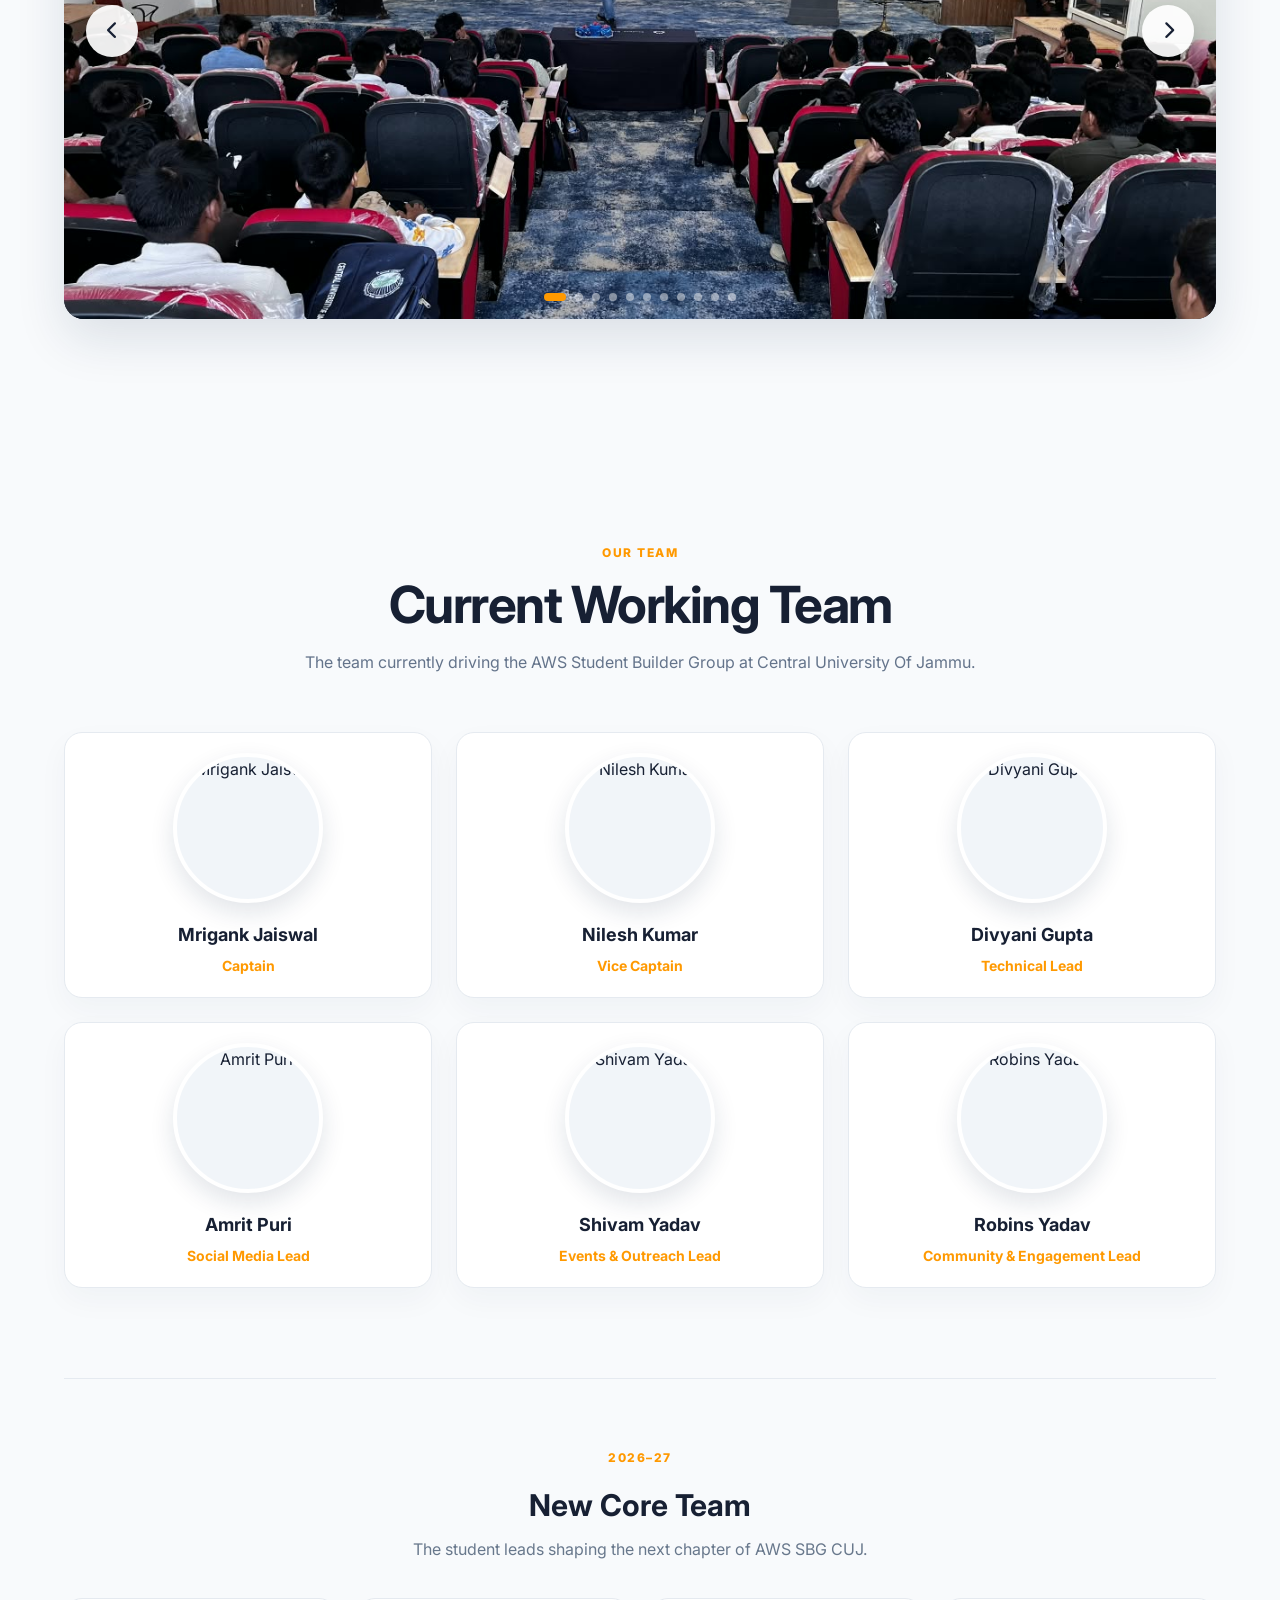
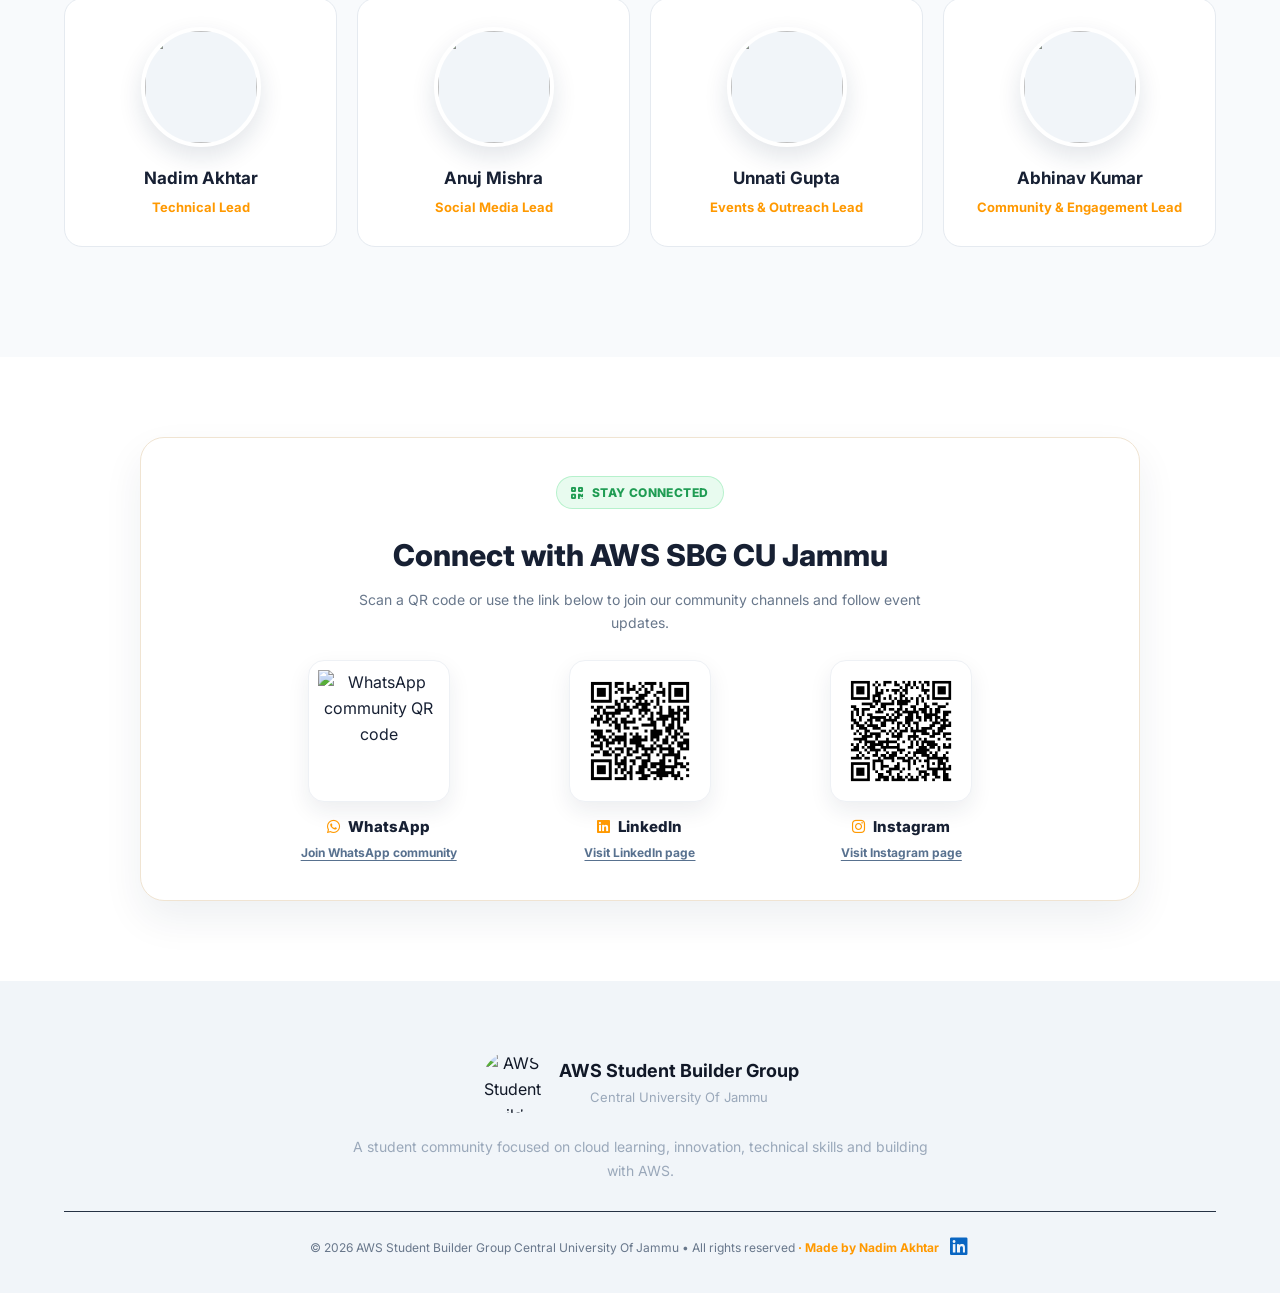
==== commit b6d574c5: "Update venue" ====
--- a/index.html
+++ b/index.html
@@ -157,7 +157,7 @@
               <i class="fa-solid fa-arrow-right"></i>
             </a>
 
-            <a href="#upcoming-events" class="btn secondary"> View Events </a>
+            <a href="#past-events" class="btn secondary"> View Events </a>
           </div>
 
           <div class="community-countdown-card" aria-label="AWS Student Community Day countdown and registration">
@@ -463,7 +463,7 @@
               </li>
               <li>
                 <i class="fa-solid fa-location-dot"></i>
-                Aryabhatt Block, CU Jammu
+                BRS Auditorium, DDE Building
               </li>
               <li>
                 <i class="fa-solid fa-trophy"></i>
